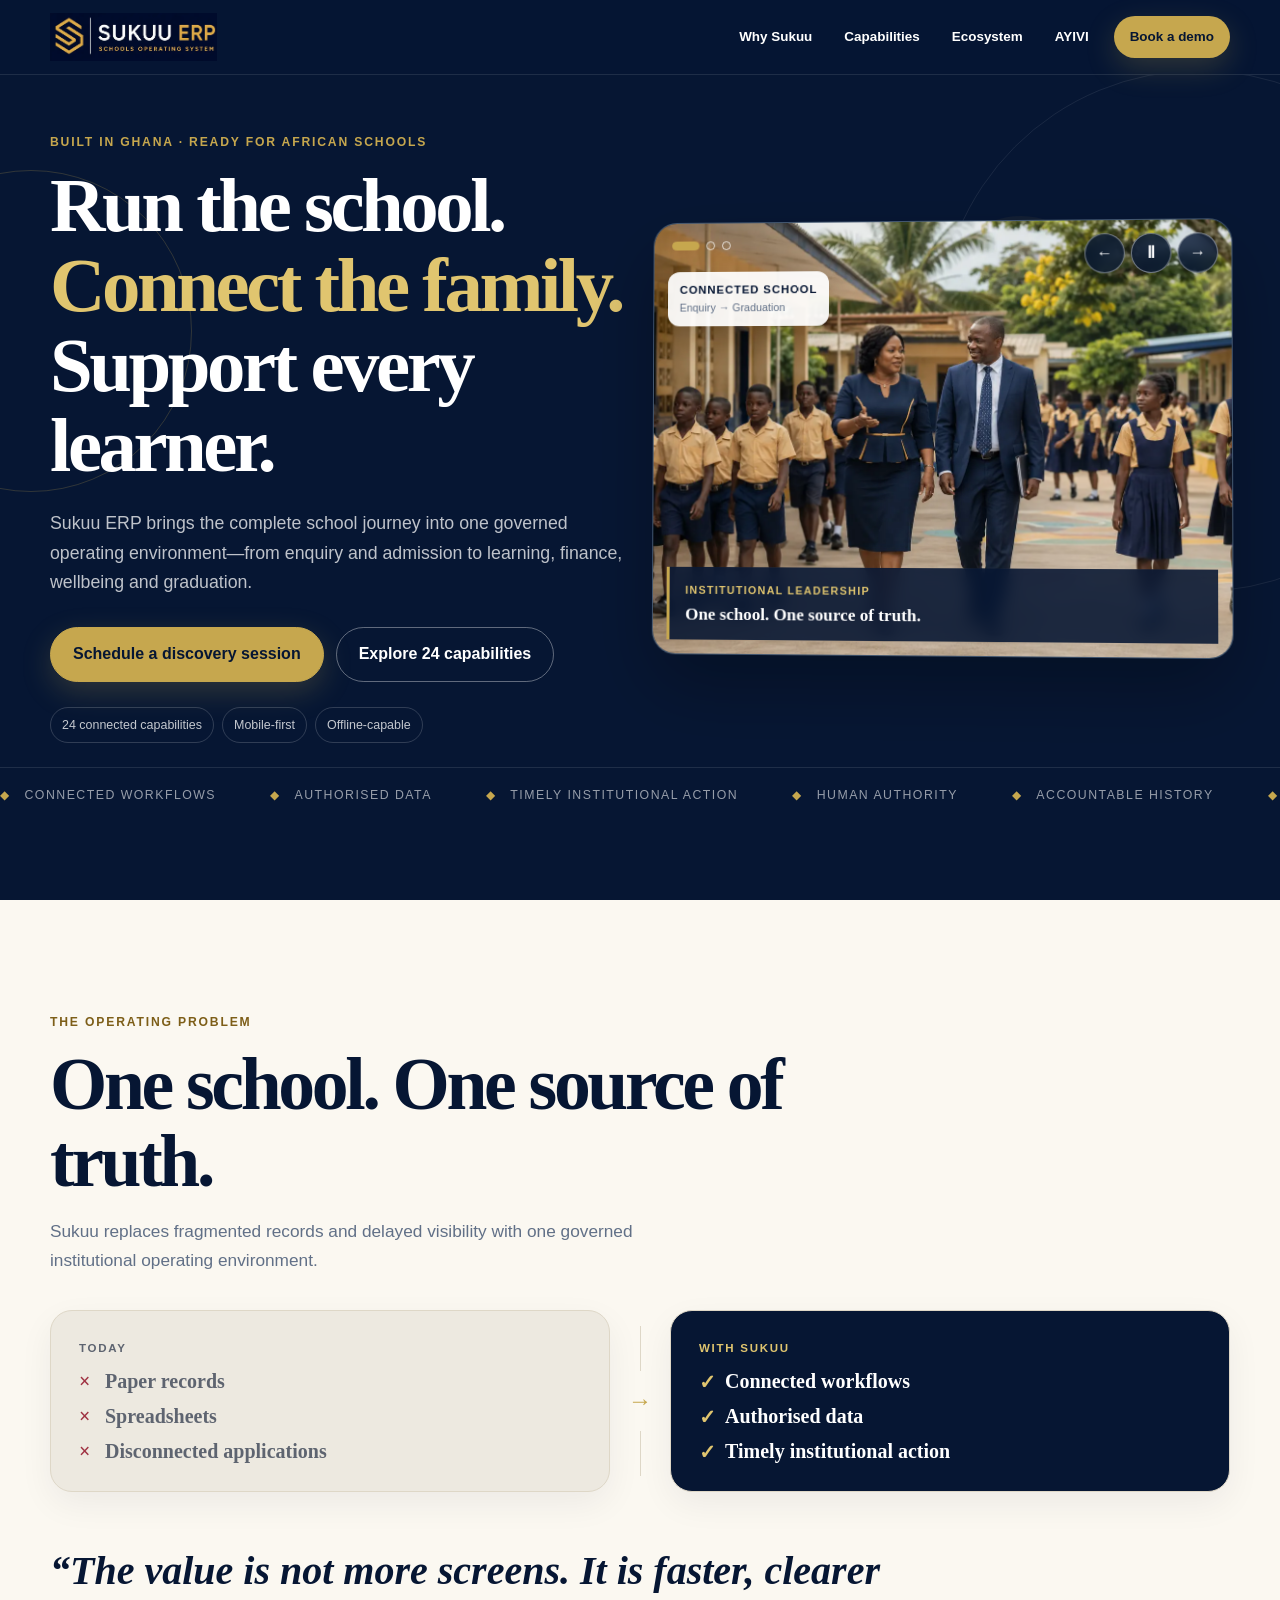
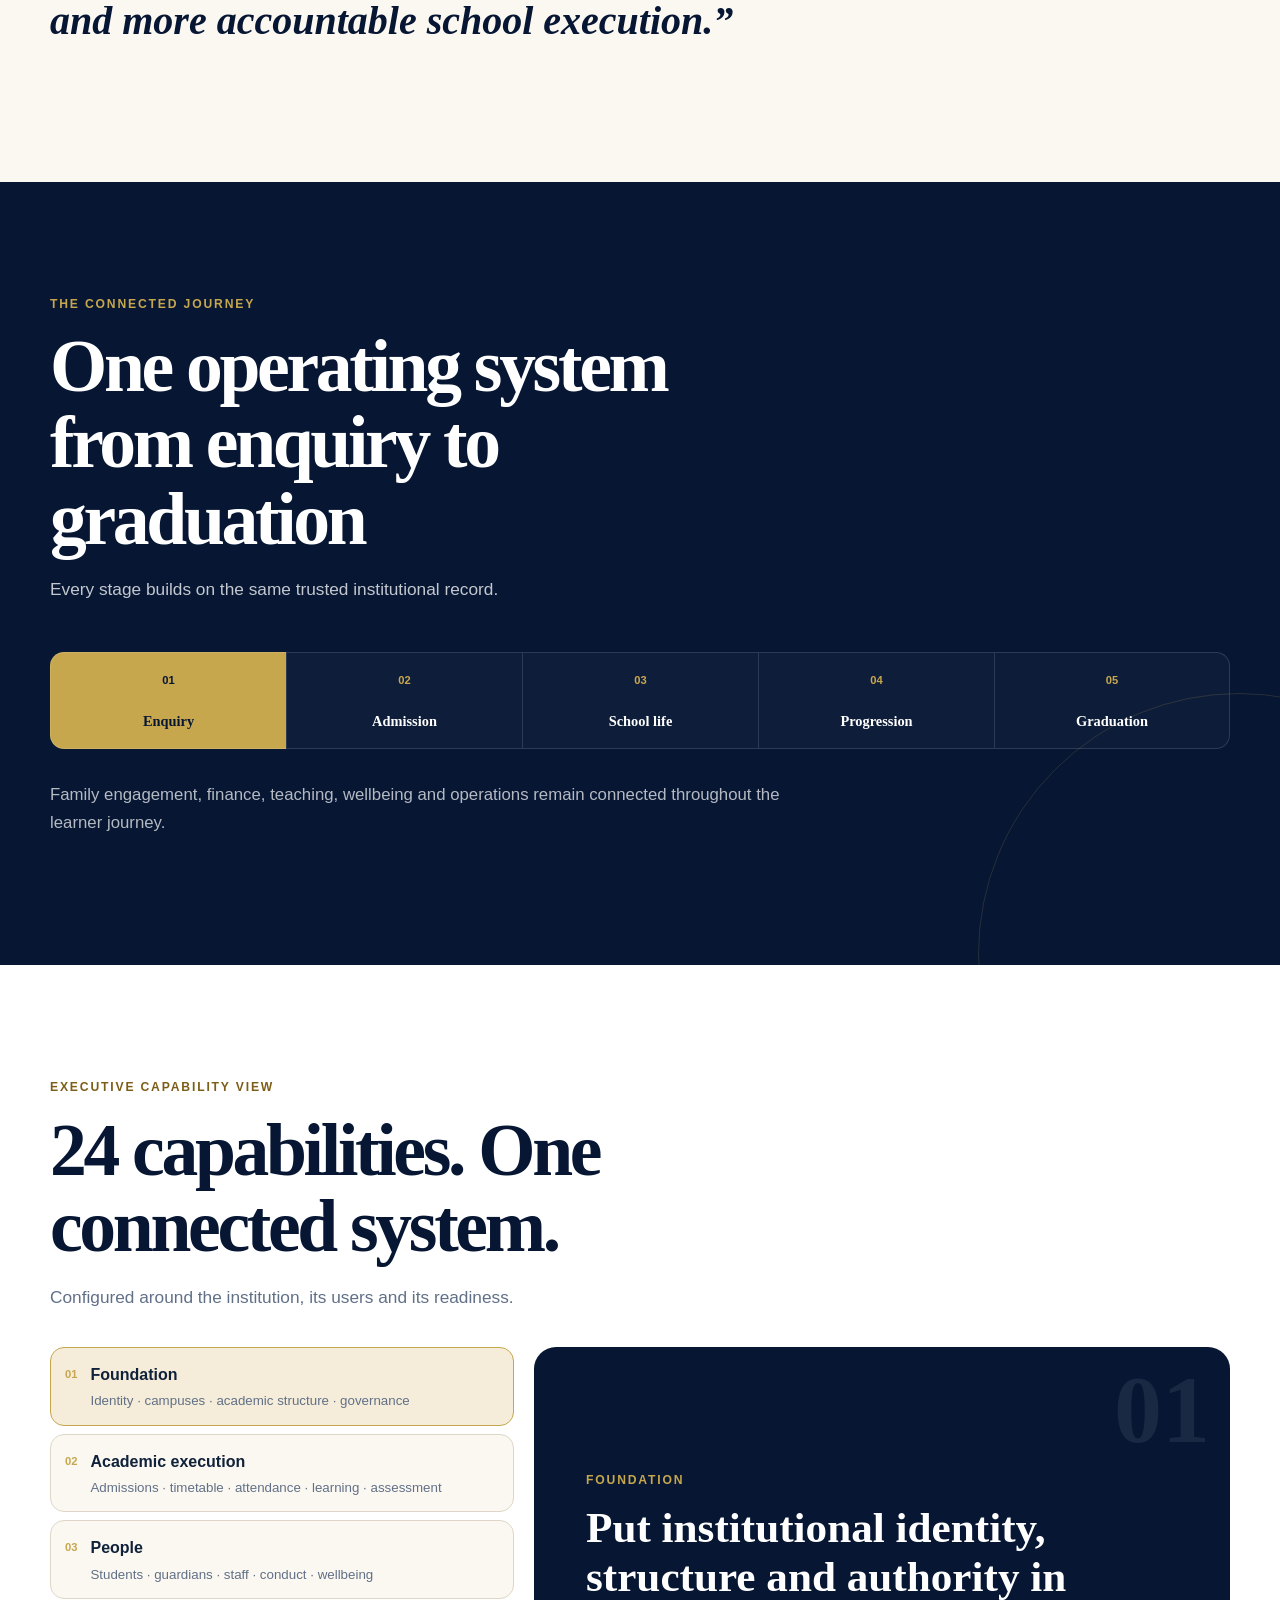
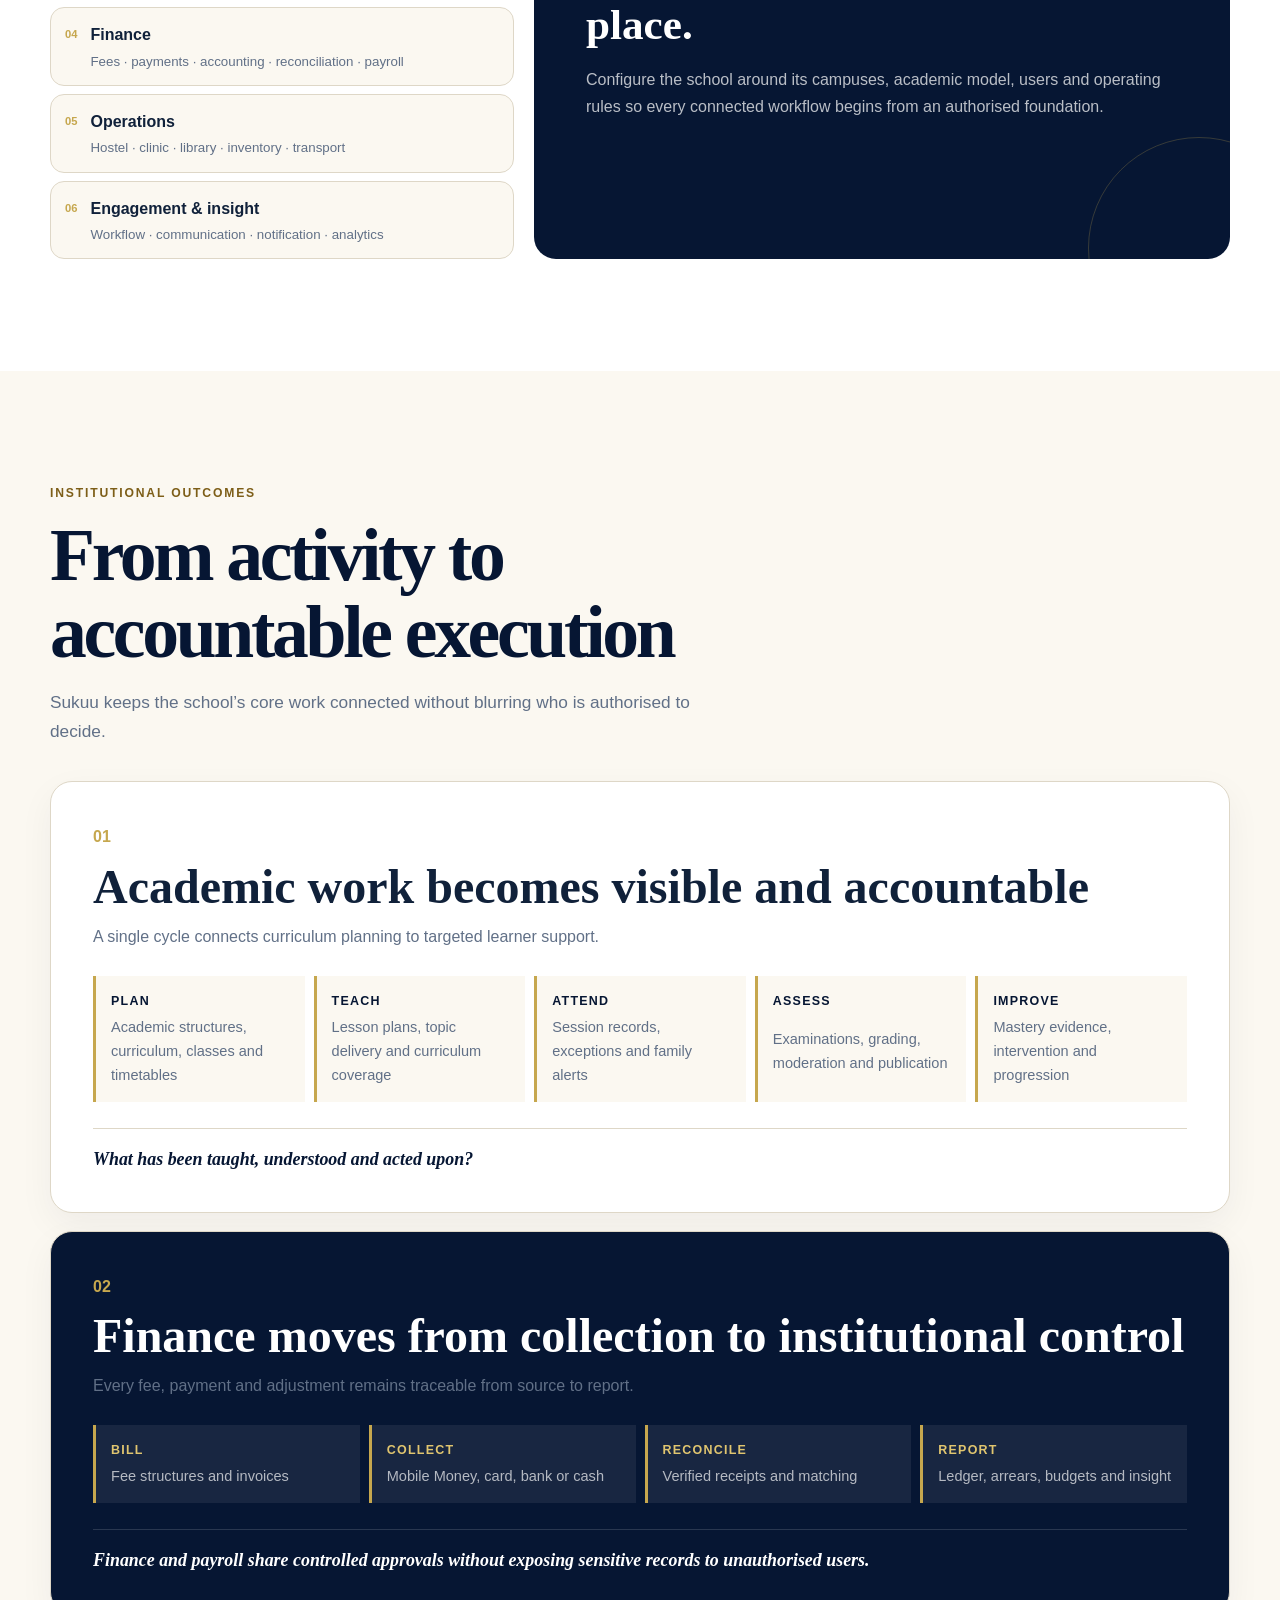
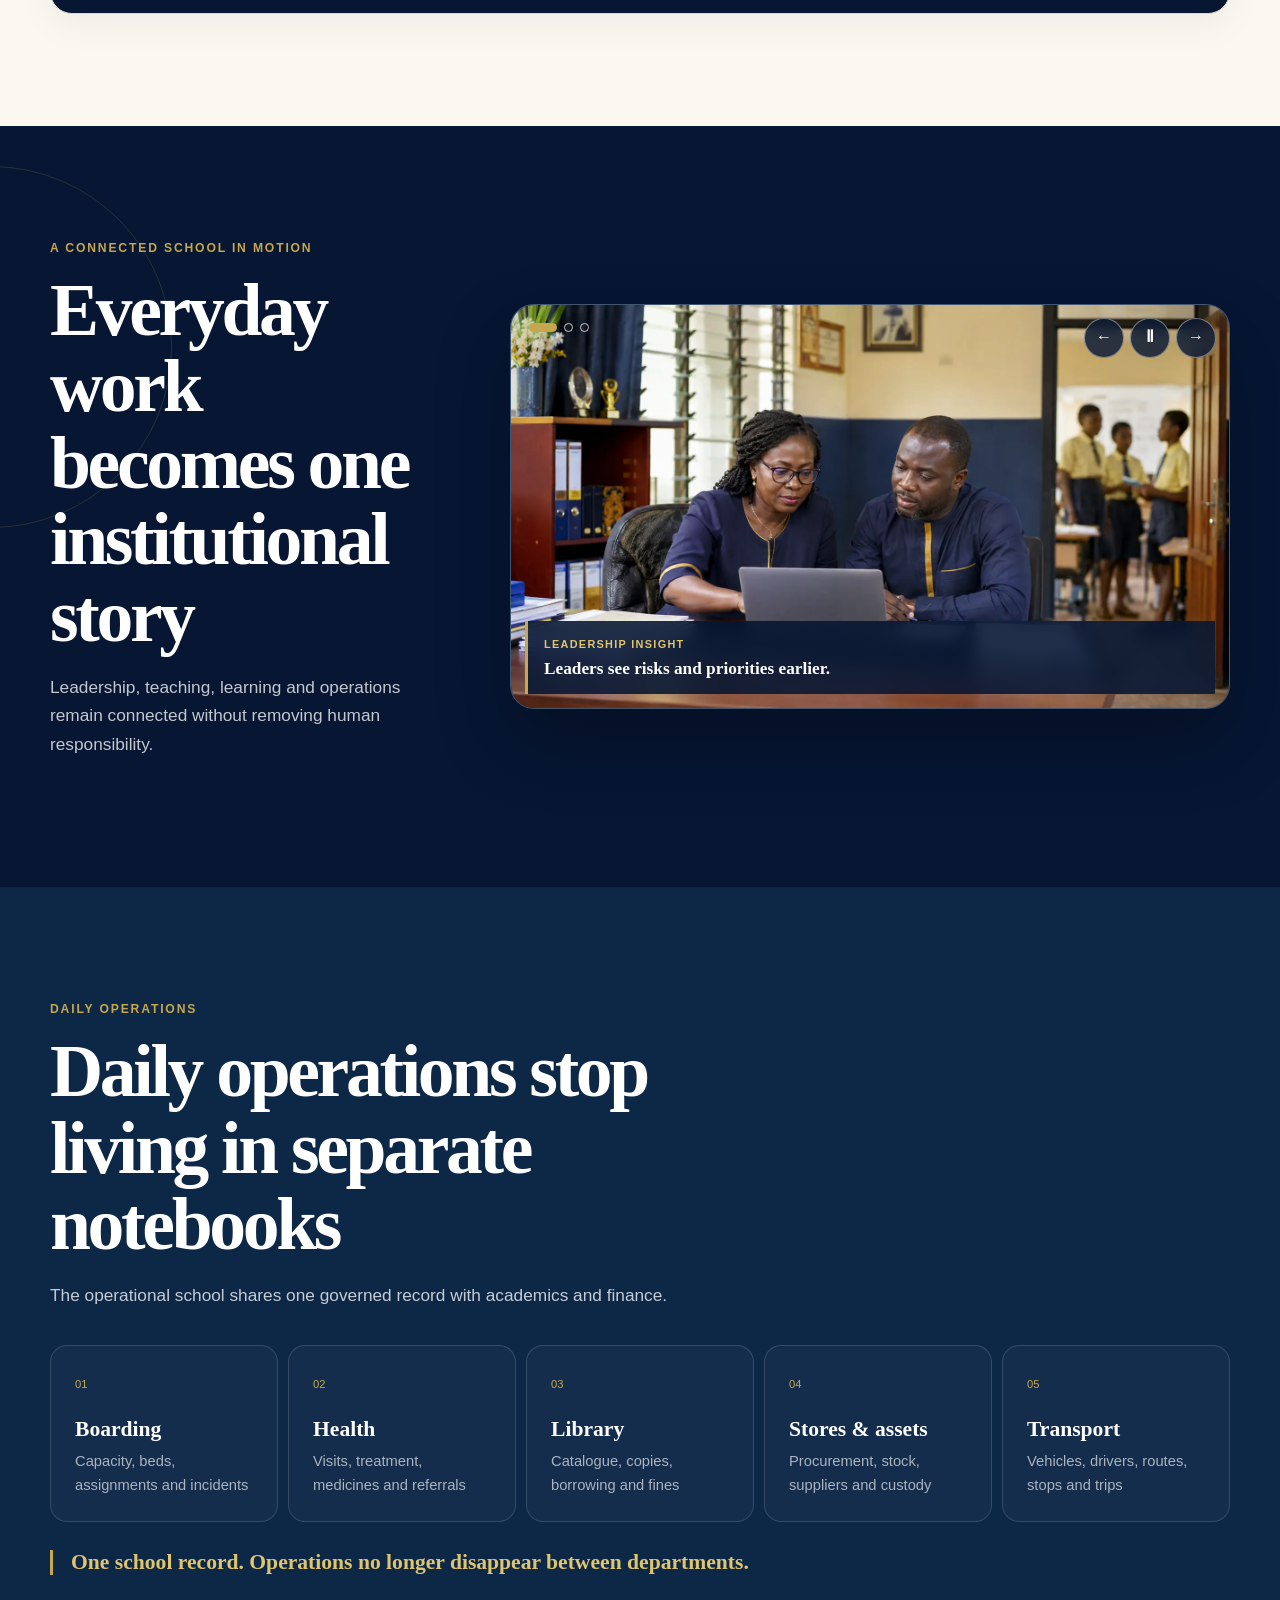
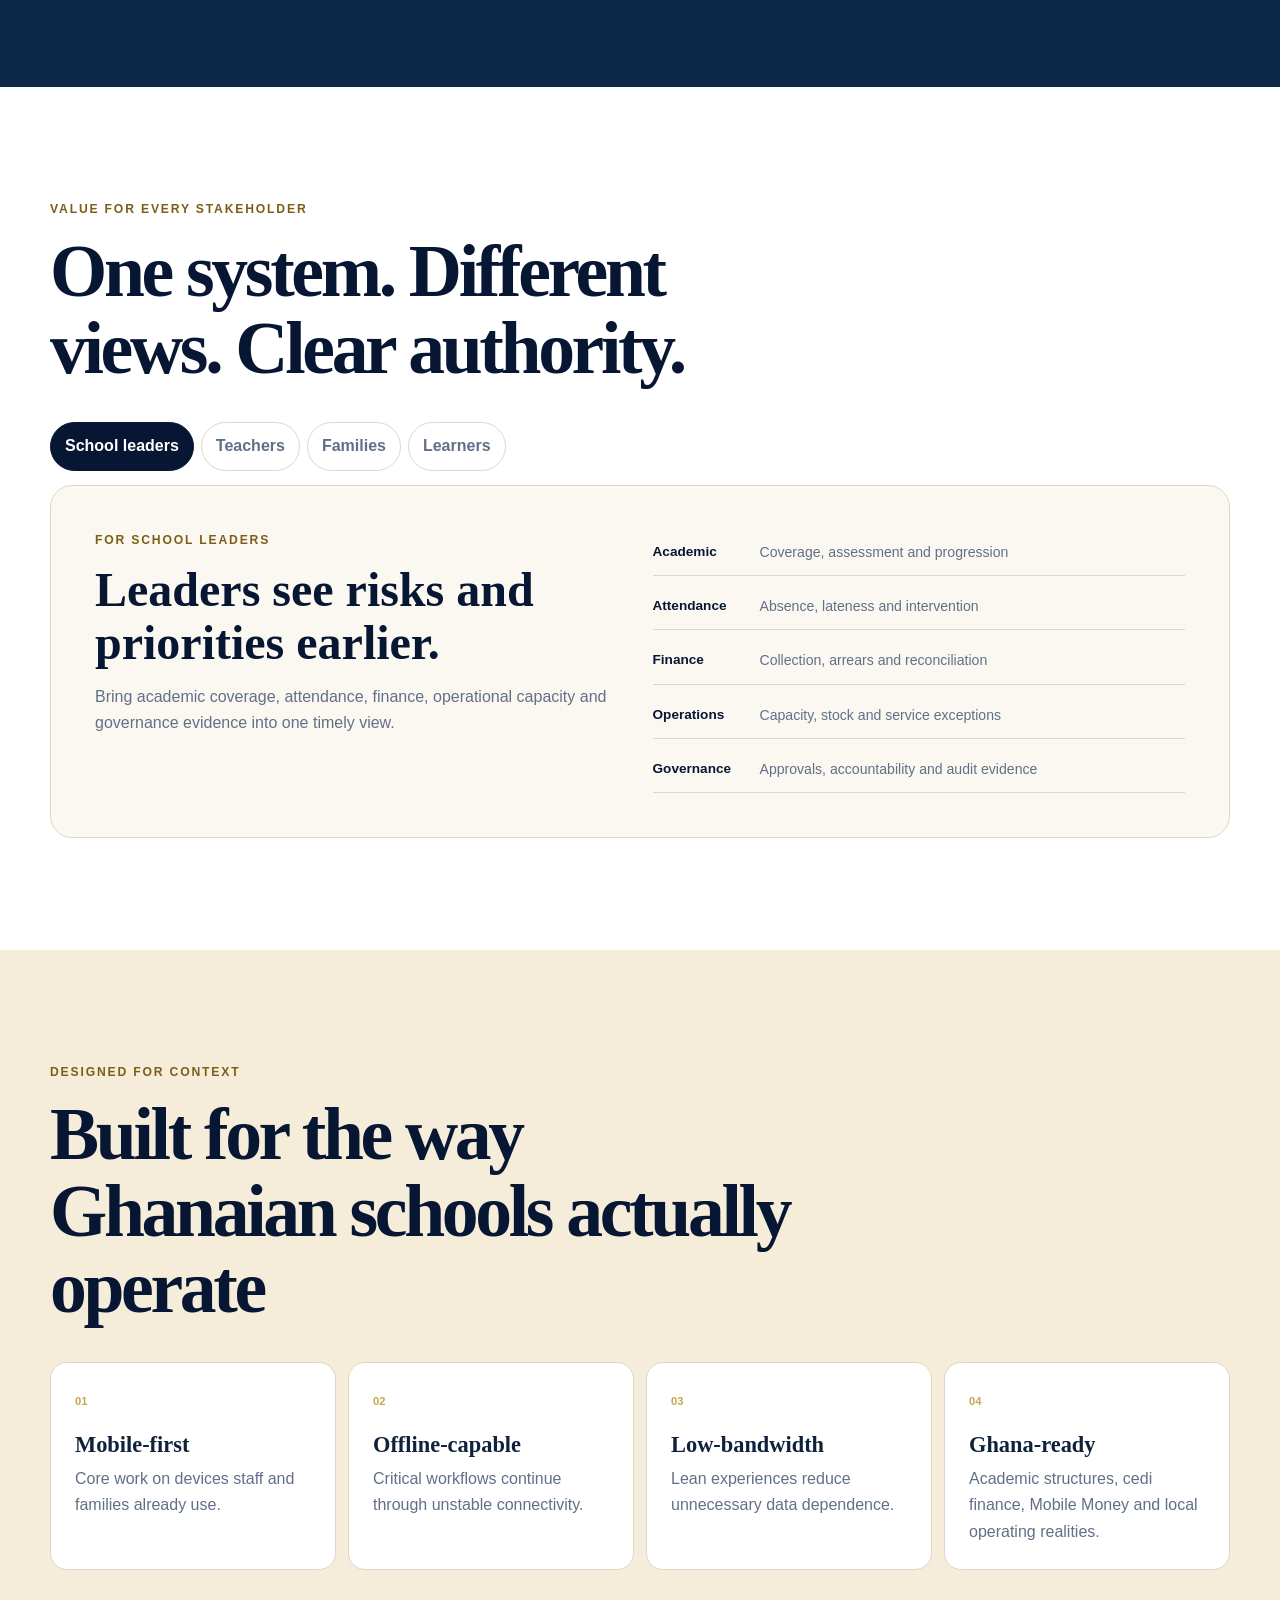
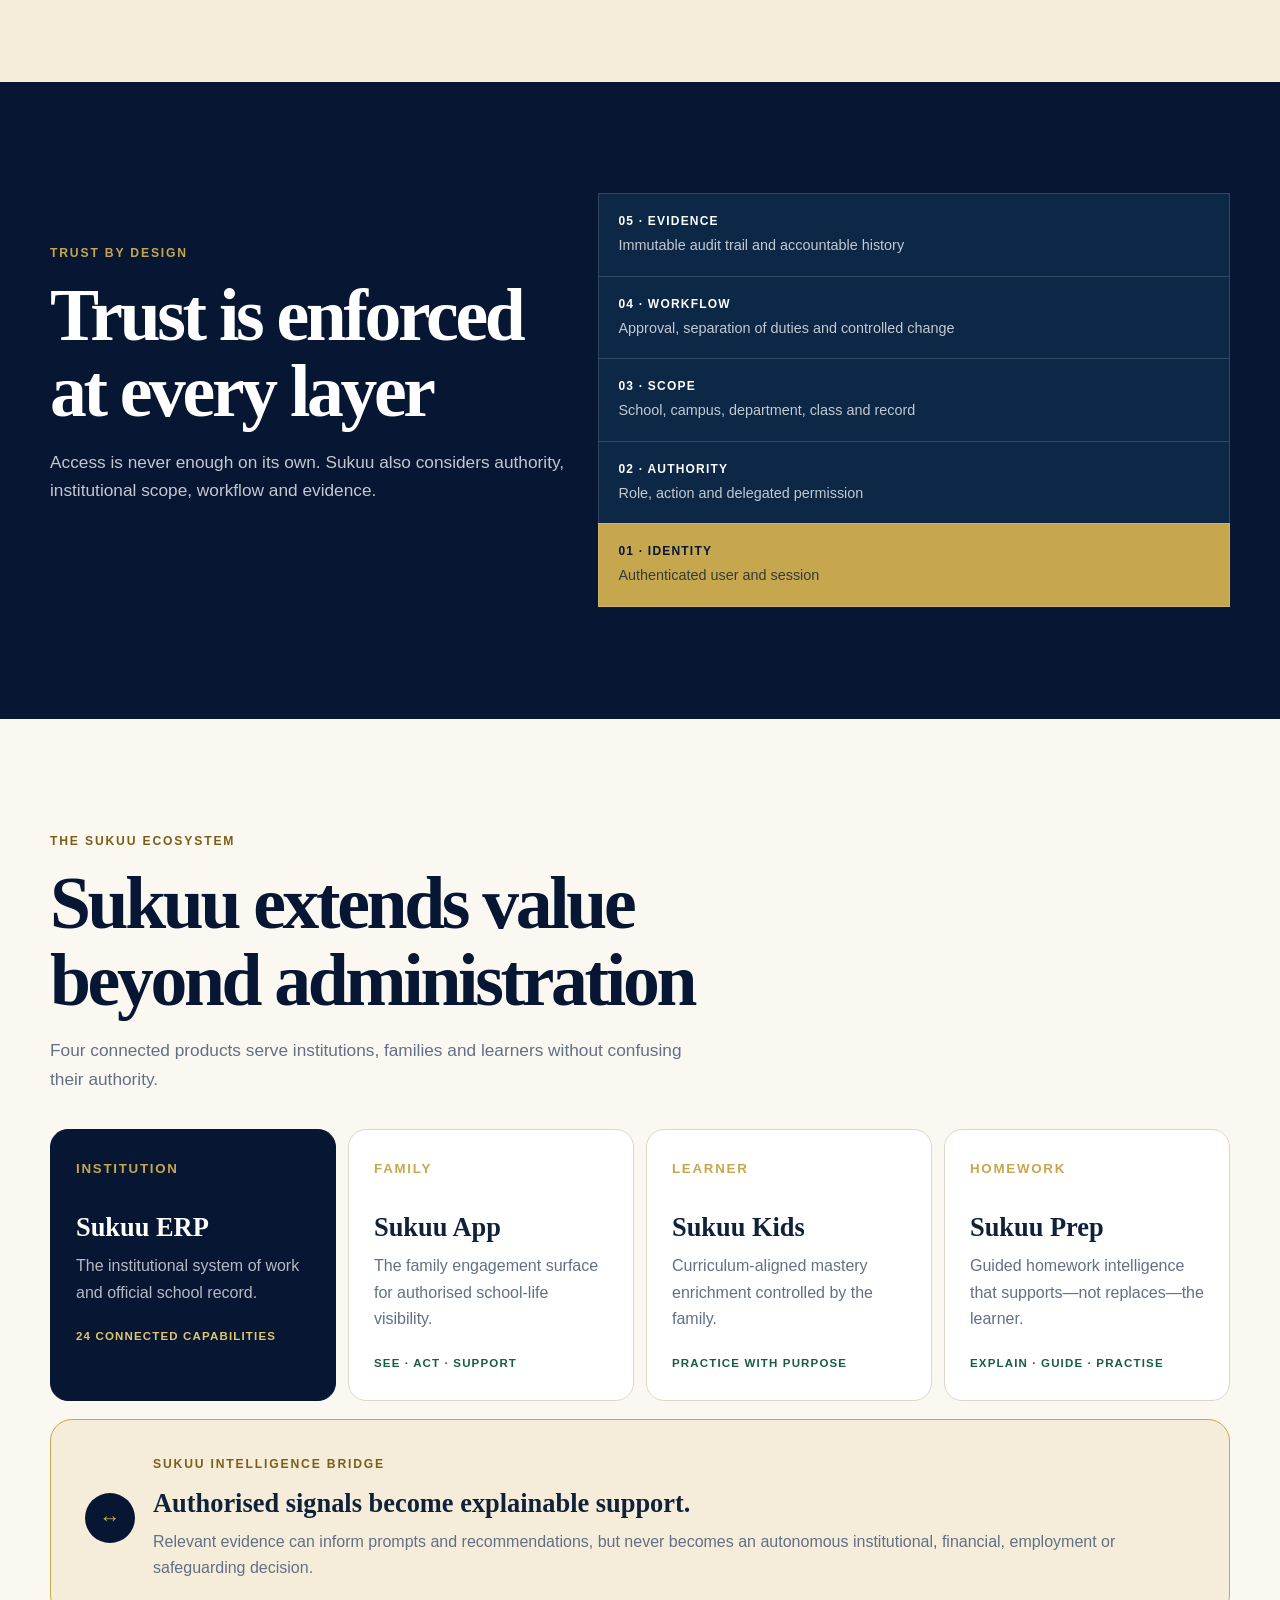
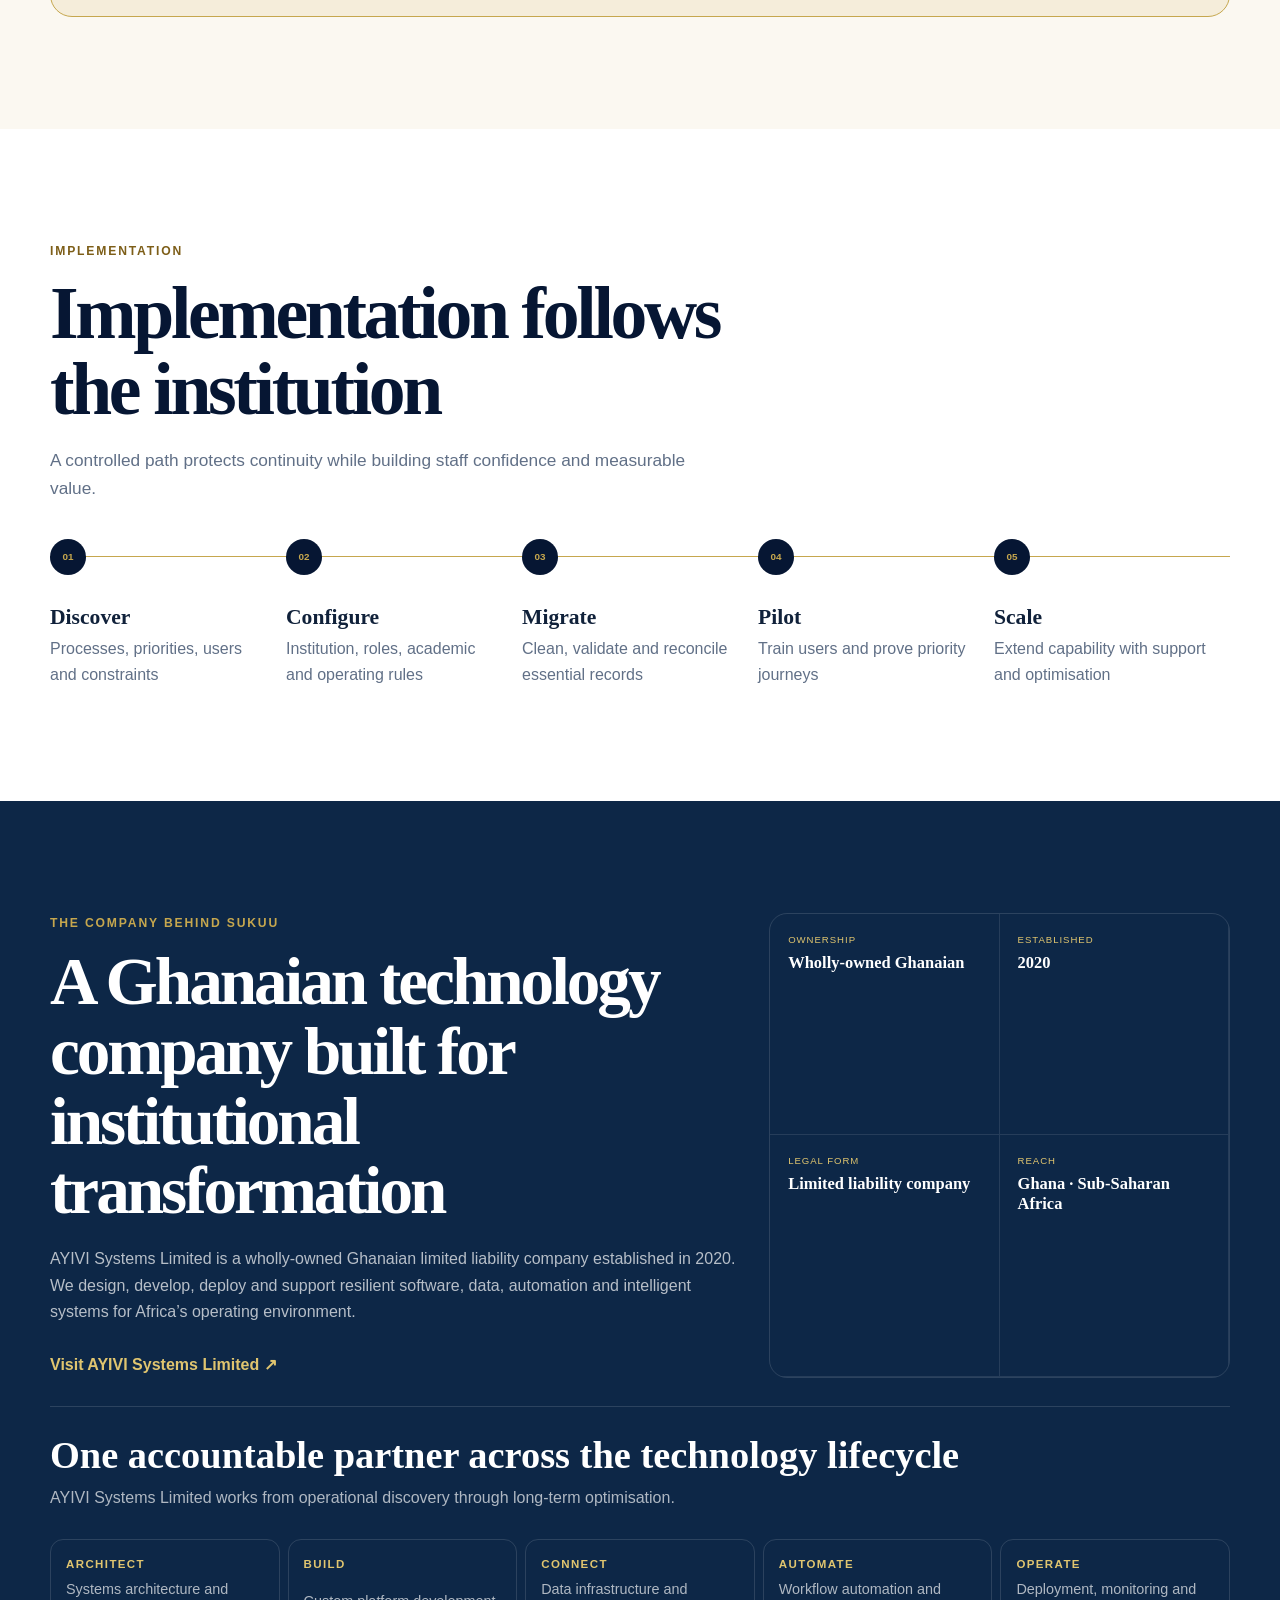
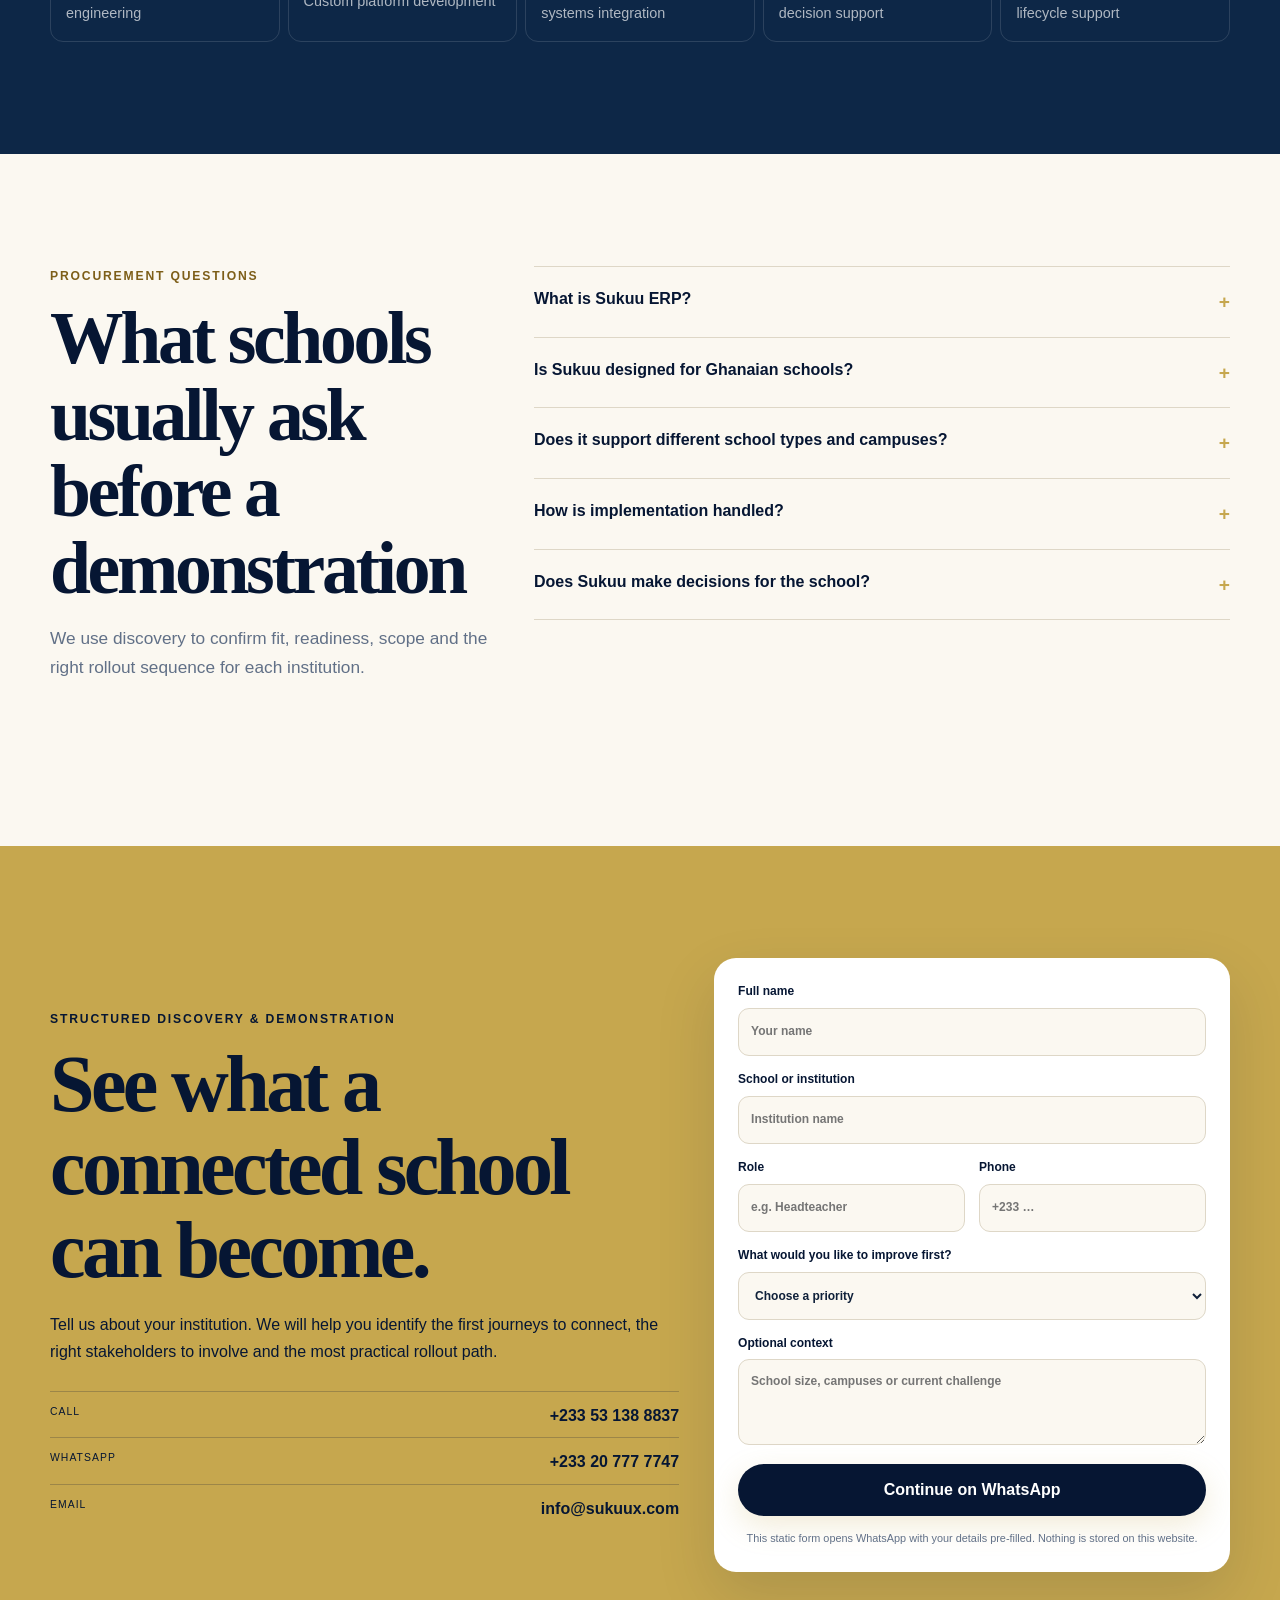
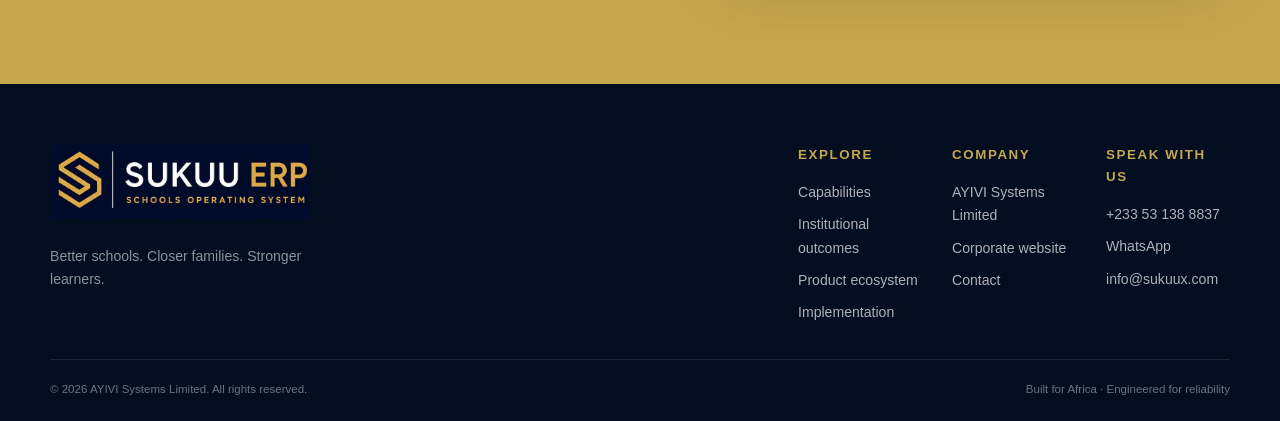
==== index-standalone.html @ a7140081 "Launch comprehensive Sukuu ERP website - Fix apple-touch-icon.png transparent background (was render" ====
<!doctype html>
<html lang="en-GH">
<head>
  <meta charset="utf-8">
  <meta name="viewport" content="width=device-width,initial-scale=1,viewport-fit=cover">
  <title>Sukuu ERP | Ghana's Connected School Operating System</title>
  <meta name="description" content="Run the school, connect families and support every learner with Sukuu ERP: 24 connected capabilities built in Ghana for academic, finance, people and school operations.">
  <meta name="author" content="AYIVI Systems Limited">
  <meta name="application-name" content="Sukuu ERP">
  <meta name="robots" content="index,follow,max-image-preview:large,max-snippet:-1,max-video-preview:-1">
  <meta name="googlebot" content="index,follow,max-image-preview:large,max-snippet:-1,max-video-preview:-1">
  <meta name="theme-color" content="#061633">
  <meta name="color-scheme" content="light">
  <link rel="canonical" href="https://sukuux.com/">
  <link rel="alternate" hreflang="en-GH" href="https://sukuux.com/">
  <link rel="alternate" hreflang="x-default" href="https://sukuux.com/">
  <link rel="icon" href="[data-uri]" sizes="any">
  <link rel="icon" type="image/png" sizes="48x48" href="[data-uri]">
  <link rel="icon" type="image/png" sizes="192x192" href="[data-uri]">
  <link rel="apple-touch-icon" sizes="180x180" href="[data-uri]">
  <link rel="manifest" href="[data-uri]">
  <style>
:root{
  --navy:#061633;--navy-2:#0d2747;--navy-3:#15375d;--gold:#c6a74e;--gold-2:#e0c56f;
  --ivory:#f5edda;--paper:#fbf8f1;--white:#fff;--ink:#10213a;--muted:#617087;
  --green:#175d43;--red:#9f3242;--amber:#996b09;--border:#ded7c7;--gold-ink:#7d5e18;
  --shadow:0 24px 60px rgba(6,22,51,.13);--radius:22px;--max:1180px;
}
*{box-sizing:border-box}
html{scroll-behavior:smooth;scroll-padding-top:84px}
body{margin:0;color:var(--ink);background:var(--paper);font:400 16px/1.65 Arial,Helvetica,sans-serif;-webkit-font-smoothing:antialiased;overflow-x:hidden}
body.menu-open{overflow:hidden}
a{color:inherit;text-decoration:none}
button,input,select,textarea{font:inherit}
button{cursor:pointer}
img,svg{display:block;max-width:100%}
h1,h2,h3,p{margin-top:0}
h1,h2{font-family:Georgia,"Times New Roman",serif;letter-spacing:-.045em;line-height:1.04}
h3{line-height:1.2}
.container{width:min(calc(100% - 34px),var(--max));margin-inline:auto}
.section{padding:82px 0;position:relative}
.section-head{max-width:760px;margin-bottom:36px}
.section-head h2{font-size:clamp(2.35rem,8.5vw,4.6rem);margin:0 0 18px;color:var(--navy)}
.section-head p:last-child{font-size:1.08rem;color:var(--muted);max-width:660px}
.section-head.light h2,.section-head.light p:last-child{color:var(--white)}
.section-head.light p:last-child{opacity:.76}
.eyebrow{text-transform:uppercase;letter-spacing:.15em;font-size:.76rem!important;font-weight:800;color:var(--gold-ink);margin-bottom:14px}
.hero .eyebrow,.section-head.light .eyebrow,.cluster-panel .eyebrow,.company-intro .eyebrow{color:var(--gold)}
.skip-link{position:fixed;top:-80px;left:12px;z-index:9999;background:var(--gold);color:var(--navy);padding:12px 18px;border-radius:8px;font-weight:800}.skip-link:focus{top:12px}
.sr-only{position:absolute!important;width:1px!important;height:1px!important;padding:0!important;margin:-1px!important;overflow:hidden!important;clip:rect(0,0,0,0)!important;white-space:nowrap!important;border:0!important}
.reveal{opacity:1;transform:none}.has-motion .reveal{opacity:0;transform:translateY(24px);transition:opacity .75s ease,transform .75s ease}.has-motion .reveal.visible{opacity:1;transform:none}
@media(prefers-reduced-motion:reduce){html{scroll-behavior:auto}.reveal{opacity:1;transform:none;transition:none}*{animation-duration:.01ms!important;animation-iteration-count:1!important;transition-duration:.01ms!important}}

/* Navigation */
.site-header{position:fixed;inset:0 0 auto;z-index:1000;color:#fff;background:rgba(6,22,51,.94);border-bottom:1px solid rgba(255,255,255,.1);backdrop-filter:blur(14px)}
.scroll-progress{position:absolute;left:0;bottom:-1px;width:100%;height:2px;background:var(--gold);transform:scaleX(0);transform-origin:left center;will-change:transform}
.nav-wrap{height:74px;display:flex;align-items:center;justify-content:space-between}
.brand{display:flex;align-items:center;min-width:max-content}.brand-logo{display:block;width:auto;height:42px;object-fit:contain}
.menu-toggle{width:46px;height:46px;border:1px solid rgba(255,255,255,.2);border-radius:13px;background:transparent;display:grid;place-content:center;gap:5px}.menu-toggle span:not(.sr-only){display:block;width:20px;height:2px;background:#fff;transition:.25s}
.primary-nav{position:fixed;top:74px;right:0;bottom:0;width:min(88vw,370px);padding:24px;background:var(--navy);display:flex;flex-direction:column;gap:4px;transform:translateX(105%);transition:transform .3s ease;box-shadow:-20px 30px 60px rgba(0,0,0,.22)}
.primary-nav.open{transform:none}.primary-nav a{padding:14px 10px;border-bottom:1px solid rgba(255,255,255,.08);font-weight:700}.primary-nav .button{margin-top:16px;text-align:center;border-bottom:0}
.button{display:inline-flex;align-items:center;justify-content:center;min-height:50px;padding:13px 22px;border:1px solid var(--gold);border-radius:999px;background:var(--gold);color:var(--navy);font-weight:800;box-shadow:0 10px 30px rgba(198,167,78,.22);transition:transform .2s,background .2s,color .2s}
.button:hover,.button:focus-visible{transform:translateY(-2px);background:var(--gold-2)}
.button-ghost{background:transparent;color:#fff;border-color:rgba(255,255,255,.36);box-shadow:none}.button-ghost:hover{background:#fff;color:var(--navy);border-color:#fff}
.button-small{min-height:42px;padding:9px 18px}

/* Hero */
.hero{min-height:100svh;padding:120px 0 0;background:var(--navy);color:#fff;position:relative;overflow:hidden}
.hero::before{content:"";position:absolute;left:-130px;top:170px;width:320px;height:320px;border:1px solid rgba(198,167,78,.22);border-radius:50%}.hero::after{content:"";position:absolute;right:-180px;top:70px;width:520px;height:520px;border:1px solid rgba(255,255,255,.08);border-radius:50%}
.hero-glow{position:absolute;width:160px;height:160px;background:var(--gold);opacity:.06;right:14%;top:24%;border-radius:50%;box-shadow:0 0 100px 80px rgba(198,167,78,.05)}
.hero-grid{display:grid;gap:48px;position:relative;z-index:1}
.hero-copy h1{font-size:clamp(3.25rem,15vw,6.7rem);margin:0 0 24px;max-width:890px}.hero-copy h1 span{color:var(--gold-2)}
.hero-lead{font-size:1.11rem;max-width:680px;color:rgba(255,255,255,.74);margin-bottom:30px}
.button-row{display:flex;flex-direction:column;gap:12px;align-items:stretch}.hero-proof{display:flex;gap:8px;flex-wrap:wrap;margin-top:25px}.hero-proof span{font-size:.78rem;border:1px solid rgba(255,255,255,.17);border-radius:999px;padding:7px 11px;color:rgba(255,255,255,.76)}
.media-carousel{position:relative;border:1px solid rgba(255,255,255,.22);border-radius:24px;overflow:hidden;background:var(--navy-2);box-shadow:0 32px 72px rgba(0,0,0,.28);isolation:isolate}
.carousel-viewport{position:relative;aspect-ratio:4/3;overflow:hidden}.carousel-slide{position:absolute;inset:0;margin:0;opacity:0;visibility:hidden;transition:opacity .7s ease,visibility .7s ease}.carousel-slide.active{opacity:1;visibility:visible;z-index:1}.carousel-slide img{width:100%;height:100%;object-fit:cover;transform:scale(1.04);transition:transform 7s ease}.carousel-slide.active img{transform:scale(1)}
.carousel-slide figcaption{position:absolute;z-index:2;left:14px;right:14px;bottom:14px;padding:15px 16px;border-left:3px solid var(--gold);background:rgba(6,22,51,.88);color:#fff;backdrop-filter:blur(8px)}.carousel-slide figcaption small{display:block;color:var(--gold-2);font-size:.68rem;font-weight:800;letter-spacing:.12em;text-transform:uppercase}.carousel-slide figcaption strong{display:block;font:700 1.08rem/1.25 Georgia,serif;margin-top:4px}
.carousel-controls{position:absolute;z-index:5;right:13px;top:13px;display:flex;gap:6px}.carousel-controls button{width:40px;height:40px;border:1px solid rgba(255,255,255,.4);border-radius:50%;background:rgba(6,22,51,.8);color:#fff;font-weight:800;display:grid;place-items:center;backdrop-filter:blur(7px)}.carousel-controls button:hover,.carousel-controls button:focus-visible{background:var(--gold);border-color:var(--gold);color:var(--navy)}
.carousel-dots{position:absolute;z-index:5;left:18px;top:18px;display:flex;gap:7px}.carousel-dots button{width:9px;height:9px;padding:0;border:1px solid rgba(255,255,255,.75);border-radius:50%;background:transparent}.carousel-dots button.active{width:28px;border-radius:999px;background:var(--gold);border-color:var(--gold)}
.carousel-badge{position:absolute;z-index:4;left:14px;top:49px;background:rgba(255,255,255,.93);color:var(--navy);border-radius:12px;padding:9px 12px;display:grid;box-shadow:0 12px 30px rgba(0,0,0,.16)}.carousel-badge b{font-size:.72rem;text-transform:uppercase;letter-spacing:.08em}.carousel-badge span{font-size:.68rem;color:var(--muted)}
.school-stories{background:var(--navy);color:#fff;overflow:hidden}.school-stories::before{content:"";position:absolute;width:360px;height:360px;border:1px solid rgba(198,167,78,.18);border-radius:50%;left:-190px;top:40px}.school-stories-grid{position:relative;z-index:1}.story-carousel .carousel-viewport{aspect-ratio:4/3}
.principles{margin-top:24px;border-top:1px solid rgba(255,255,255,.1);overflow:hidden}.ticker{display:flex;width:max-content;animation:ticker 25s linear infinite;padding:17px 0}.ticker span{color:rgba(255,255,255,.58);font-size:.77rem;text-transform:uppercase;letter-spacing:.12em;margin-right:54px}.ticker span::before{content:"◆";color:var(--gold);margin-right:14px}@keyframes ticker{to{transform:translateX(-50%)}}

/* Problem and journey */
.problem{background:var(--paper)}
.before-after{display:grid;gap:18px}.state-card{border-radius:var(--radius);padding:28px;border:1px solid var(--border);box-shadow:0 12px 34px rgba(6,22,51,.06)}.state-card>p{text-transform:uppercase;letter-spacing:.15em;font-size:.72rem;font-weight:800}.state-card ul{list-style:none;padding:0;margin:0;display:grid;gap:12px}.state-card li{font:700 1.25rem Georgia,serif;padding-left:26px;position:relative}.state-card li::before{position:absolute;left:0}.state-before{background:#ede9e0;color:#5e6470}.state-before li::before{content:"×";color:var(--red)}.state-after{background:var(--navy);color:#fff}.state-after>p{color:var(--gold-2)}.state-after li::before{content:"✓";color:var(--gold-2)}
.transform{display:flex;align-items:center;justify-content:center;gap:10px;color:var(--gold);font-size:1.5rem}.transform span{height:1px;width:48px;background:var(--border)}
.statement{margin:30px 0 0;padding:24px 0;border:0;color:var(--navy);font:italic 700 clamp(1.5rem,6vw,2.5rem)/1.25 Georgia,serif;max-width:900px}
.journey{background:var(--navy);color:#fff;overflow:hidden}.journey::after{content:"";position:absolute;right:-220px;bottom:-250px;width:520px;height:520px;border:1px solid rgba(198,167,78,.17);border-radius:50%}
.journey-track{list-style:none;padding:0;margin:48px 0 32px;display:grid;gap:10px;counter-reset:item;position:relative;z-index:1}.journey-track li{display:flex;align-items:center;gap:18px;border:1px solid rgba(255,255,255,.13);padding:17px;border-radius:15px;background:rgba(255,255,255,.03)}.journey-track b{font-size:.7rem;color:var(--gold)}.journey-track span{font:700 1.15rem Georgia,serif}.journey-track li.active{background:var(--gold);color:var(--navy)}.journey-track li.active b{color:var(--navy)}.journey-note{position:relative;z-index:1;max-width:770px;color:rgba(255,255,255,.7);font-size:1.05rem}

/* Capability clusters */
.capabilities{background:#fff}.cluster-layout{display:grid;gap:20px}.cluster-tabs{display:grid;gap:8px}.cluster-tab{width:100%;text-align:left;border:1px solid var(--border);background:var(--paper);border-radius:14px;padding:14px;display:flex;gap:13px;color:var(--ink);transition:.2s}.cluster-tab:hover,.cluster-tab.active{border-color:var(--gold);background:var(--ivory)}.cluster-tab>b{color:var(--gold);font-size:.7rem;padding-top:3px}.cluster-tab>span{font-weight:800}.cluster-tab small{display:block;font-weight:400;color:var(--muted);line-height:1.45;margin-top:3px}
.cluster-panel{position:relative;background:var(--navy);color:#fff;border-radius:var(--radius);padding:34px;min-height:310px;overflow:hidden}.cluster-panel::after{content:"";position:absolute;width:220px;height:220px;border:1px solid rgba(198,167,78,.25);border-radius:50%;right:-80px;bottom:-100px}.panel-number{display:block;color:rgba(255,255,255,.08);font:700 6rem/1 Georgia,serif;position:absolute;right:20px;top:15px}.cluster-panel h3{font:700 clamp(1.8rem,6vw,2.7rem)/1.12 Georgia,serif;max-width:580px;margin:0 0 18px;position:relative}.cluster-panel>p:not(.eyebrow){color:rgba(255,255,255,.72);max-width:580px;position:relative}
.cluster-panel.refresh,.stake-panel.refresh{animation:panel-in .42s ease both}@keyframes panel-in{from{opacity:.55;transform:translateY(10px)}to{opacity:1;transform:none}}

/* Outcomes */
.outcomes{background:var(--paper)}.outcome-block{background:#fff;border:1px solid var(--border);border-radius:var(--radius);padding:26px;margin-top:18px;box-shadow:0 12px 35px rgba(6,22,51,.05)}.outcome-intro>span{color:var(--gold);font-weight:800}.outcome-intro h3{font:700 clamp(1.8rem,7vw,3rem)/1.1 Georgia,serif;margin:10px 0}.outcome-intro p{color:var(--muted)}.process-grid{list-style:none;padding:0;margin:26px 0;display:grid;gap:9px;counter-reset:process}.process-grid li{background:var(--paper);border-left:3px solid var(--gold);padding:15px;display:grid;gap:3px}.process-grid b{text-transform:uppercase;letter-spacing:.1em;color:var(--navy);font-size:.78rem}.process-grid span{color:var(--muted);font-size:.91rem}.outcome-block blockquote{margin:0;color:var(--navy);font:italic 700 1.12rem Georgia,serif;border-top:1px solid var(--border);padding-top:20px}.finance-block{background:var(--navy);color:#fff}.finance-block .outcome-intro h3,.finance-block blockquote{color:#fff}.finance-block .process-grid li{background:rgba(255,255,255,.07)}.finance-block .process-grid b{color:var(--gold-2)}.finance-block .process-grid span{color:rgba(255,255,255,.68)}.finance-block blockquote{border-color:rgba(255,255,255,.14)}

/* Operations and stakeholders */
.operations-story{background:var(--navy-2);color:#fff}.ops-grid{display:grid;gap:10px}.ops-grid article{border:1px solid rgba(255,255,255,.14);padding:24px;border-radius:17px;background:rgba(255,255,255,.03)}.ops-grid span{color:var(--gold);font-size:.7rem}.ops-grid h3{font:700 1.35rem Georgia,serif;margin:20px 0 7px}.ops-grid p{color:rgba(255,255,255,.64);margin:0;font-size:.92rem}.ops-note{border-left:3px solid var(--gold);padding-left:18px;margin:28px 0 0;font:700 1.35rem Georgia,serif;color:var(--gold-2)}
.stakeholders{background:#fff}.stakeholder-tabs{display:flex;gap:7px;overflow:auto;padding-bottom:14px}.stake-tab{border:1px solid var(--border);border-radius:999px;background:#fff;padding:10px 14px;white-space:nowrap;font-weight:800;color:var(--muted)}.stake-tab.active{background:var(--navy);border-color:var(--navy);color:#fff}.stake-panel{background:var(--paper);border:1px solid var(--border);border-radius:var(--radius);padding:26px;display:grid;gap:25px}.stake-panel h3{font:700 clamp(1.9rem,7vw,3rem)/1.1 Georgia,serif;color:var(--navy);margin-bottom:14px}.stake-panel>div>p:last-child{color:var(--muted)}.stake-panel ul{list-style:none;padding:0;margin:0;display:grid;gap:8px}.stake-panel li{display:grid;grid-template-columns:95px 1fr;gap:12px;padding:11px 0;border-bottom:1px solid var(--border)}.stake-panel li b{color:var(--navy);font-size:.85rem}.stake-panel li span{color:var(--muted);font-size:.88rem}

/* Ghana, trust, products */
.ghana-ready{background:var(--ivory)}.promise-grid{display:grid;gap:12px}.promise-grid article{background:#fff;border-radius:17px;padding:24px;border:1px solid var(--border)}.promise-grid span{color:var(--gold);font-size:.7rem;font-weight:800}.promise-grid h3{font:700 1.4rem Georgia,serif;margin:19px 0 8px}.promise-grid p{color:var(--muted);margin:0}
.trust{background:var(--navy);color:#fff}.trust-grid{display:grid;gap:30px}.trust-stack{list-style:none;padding:0;margin:0;display:flex;flex-direction:column-reverse}.trust-stack li{padding:18px 20px;border:1px solid rgba(255,255,255,.15);background:var(--navy-2);display:grid;gap:2px;margin-top:-1px}.trust-stack li:first-child{background:var(--gold);color:var(--navy)}.trust-stack b{text-transform:uppercase;letter-spacing:.1em;font-size:.75rem}.trust-stack span{font-size:.9rem;opacity:.75}
.ecosystem{background:var(--paper)}.product-grid{display:grid;gap:12px}.product-grid article{background:#fff;border:1px solid var(--border);border-radius:18px;padding:25px;min-height:230px}.product-grid article.featured{background:var(--navy);color:#fff;border-color:var(--navy)}.product-grid small{text-transform:uppercase;letter-spacing:.13em;color:var(--gold);font-weight:800}.product-grid h3{font:700 1.65rem Georgia,serif;margin:31px 0 10px}.product-grid p{color:var(--muted)}.product-grid .featured p{color:rgba(255,255,255,.7)}.product-grid article>span{font-size:.72rem;text-transform:uppercase;letter-spacing:.1em;font-weight:800;color:var(--green)}.product-grid .featured>span{color:var(--gold-2)}
.bridge{margin-top:18px;background:var(--ivory);border:1px solid var(--gold);border-radius:var(--radius);padding:25px;display:grid;gap:18px}.bridge-icon{width:50px;height:50px;border-radius:50%;background:var(--navy);color:var(--gold);display:grid;place-items:center;font-size:1.3rem}.bridge h3{font:700 1.65rem Georgia,serif;margin:0 0 10px}.bridge p:last-child{color:var(--muted);margin:0}

/* Implementation and company */
.implementation{background:#fff}.implementation-track{list-style:none;padding:0;margin:0;display:grid;gap:0}.implementation-track li{position:relative;padding:0 0 30px 55px;border-left:1px solid var(--gold);margin-left:17px}.implementation-track li:last-child{padding-bottom:0;border-color:transparent}.implementation-track b{position:absolute;left:-18px;top:0;width:36px;height:36px;border-radius:50%;background:var(--navy);color:var(--gold);display:grid;place-items:center;font-size:.62rem}.implementation-track h3{font:700 1.35rem Georgia,serif;margin:0 0 6px}.implementation-track p{margin:0;color:var(--muted)}
.company{background:var(--navy-2);color:#fff}.company-grid{display:grid;gap:28px}.company-intro h2{font-size:clamp(2.3rem,8vw,4.2rem);color:#fff;margin-bottom:20px}.company-intro>p:not(.eyebrow){color:rgba(255,255,255,.7);max-width:700px}.text-link{display:inline-block;color:var(--gold-2);font-weight:800;margin-top:10px}.company-facts{display:grid;grid-template-columns:repeat(2,1fr);border:1px solid rgba(255,255,255,.13);border-radius:18px;overflow:hidden}.company-facts div{padding:18px;border-right:1px solid rgba(255,255,255,.1);border-bottom:1px solid rgba(255,255,255,.1);display:flex;flex-direction:column}.company-facts small{color:var(--gold-2);text-transform:uppercase;letter-spacing:.1em;font-size:.6rem}.company-facts strong{font:700 1.03rem Georgia,serif;margin-top:5px}.services-heading{border-top:1px solid rgba(255,255,255,.13);padding-top:26px}.services-heading h3{font:700 clamp(1.7rem,5vw,2.4rem)/1.15 Georgia,serif;margin:0 0 8px}.services-heading p{color:rgba(255,255,255,.67);margin:0}.services{display:grid;gap:8px}.services article{border:1px solid rgba(255,255,255,.13);border-radius:13px;padding:15px;display:grid;gap:4px}.services b{text-transform:uppercase;color:var(--gold-2);font-size:.72rem;letter-spacing:.12em}.services span{color:rgba(255,255,255,.67);font-size:.9rem}

/* FAQ, form, footer */
.faq{background:var(--paper)}.faq-grid{display:grid;gap:20px}.accordion details{border-top:1px solid var(--border)}.accordion details:last-child{border-bottom:1px solid var(--border)}.accordion summary{list-style:none;display:flex;justify-content:space-between;gap:15px;padding:19px 0;font-weight:800;color:var(--navy)}.accordion summary::-webkit-details-marker{display:none}.accordion summary span{font-size:1.2rem;color:var(--gold);transition:transform .2s}.accordion details[open] summary span{transform:rotate(45deg)}.accordion details p{color:var(--muted);padding:0 30px 20px 0;margin:0}
.demo{background:var(--gold);color:var(--navy)}.demo-grid{display:grid;gap:35px}.demo-copy h2{font-size:clamp(2.6rem,10vw,5rem);margin-bottom:20px}.demo-copy>p:not(.eyebrow){max-width:620px}.demo .eyebrow{color:var(--navy)}.contact-list{display:grid;gap:8px;margin-top:26px}.contact-list a{border-top:1px solid rgba(6,22,51,.22);padding-top:11px;display:flex;justify-content:space-between;gap:15px}.contact-list small{text-transform:uppercase;letter-spacing:.1em;font-size:.65rem}.contact-list strong{text-align:right}
.demo-form{background:#fff;border-radius:var(--radius);padding:24px;box-shadow:var(--shadow);display:grid;gap:14px}.demo-form label{font-size:.75rem;font-weight:800;color:var(--navy);display:grid;gap:6px}.demo-form input,.demo-form select,.demo-form textarea{width:100%;border:1px solid var(--border);border-radius:11px;background:var(--paper);padding:12px;color:var(--ink);min-height:48px}.demo-form textarea{resize:vertical}.demo-form input:focus,.demo-form select:focus,.demo-form textarea:focus{outline:3px solid rgba(198,167,78,.25);border-color:var(--gold)}.demo-form .button{border:0;background:var(--navy);color:#fff;width:100%;margin-top:5px}.form-row{display:grid;gap:14px}.form-note{font-size:.68rem;color:var(--muted);margin:0;text-align:center}
.site-footer{background:#030d20;color:#fff;padding:60px 0 22px}.footer-grid{display:grid;gap:30px}.brand-footer{margin-bottom:17px}.brand-footer .brand-logo{height:auto;width:min(100%,260px)}.footer-grid>div{display:flex;flex-direction:column;align-items:flex-start;gap:9px}.footer-grid p{color:rgba(255,255,255,.55);font-size:.88rem;max-width:270px}.footer-grid>div>small{text-transform:uppercase;color:var(--gold);letter-spacing:.12em;font-weight:800;margin-bottom:6px}.footer-grid>div>a:not(.brand){color:rgba(255,255,255,.68);font-size:.88rem}.footer-grid>div>a:hover{color:#fff}.footer-bottom{border-top:1px solid rgba(255,255,255,.1);margin-top:35px;padding-top:20px;display:flex;flex-direction:column;gap:7px;color:rgba(255,255,255,.42);font-size:.72rem}
.back-to-top{position:fixed;right:16px;bottom:16px;width:44px;height:44px;border:1px solid var(--gold);border-radius:50%;background:var(--navy);color:var(--gold);z-index:50;opacity:0;pointer-events:none;transform:translateY(10px);transition:.2s}.back-to-top.show{opacity:1;pointer-events:auto;transform:none}

@media(min-width:560px){
  .button-row{flex-direction:row;align-items:center}.promise-grid,.product-grid,.ops-grid{grid-template-columns:repeat(2,1fr)}.form-row{grid-template-columns:1fr 1fr}.footer-grid{grid-template-columns:1.4fr 1fr}.journey-track{grid-template-columns:repeat(5,1fr);gap:0}.journey-track li{display:grid;text-align:center;border-radius:0;padding:18px 7px;border-right:0}.journey-track li:first-child{border-radius:14px 0 0 14px}.journey-track li:last-child{border-radius:0 14px 14px 0;border-right:1px solid rgba(255,255,255,.13)}.journey-track b{margin-bottom:6px}.journey-track span{font-size:.9rem}.before-after{grid-template-columns:1fr auto 1fr;align-items:stretch}.transform{flex-direction:column}.transform span{width:1px;height:45px}.implementation-track{grid-template-columns:repeat(5,1fr);gap:0}.implementation-track li{border-left:0;border-top:1px solid var(--gold);padding:48px 20px 0 0;margin:17px 0 0}.implementation-track li:last-child{border-top:1px solid var(--gold)}.implementation-track b{left:0;top:-18px}.company-facts{grid-template-columns:repeat(4,1fr)}.services{grid-template-columns:repeat(5,1fr)}
}
@media(min-width:820px){
  .container{width:min(calc(100% - 64px),var(--max))}.section{padding:112px 0}.menu-toggle{display:none}.brand-logo{height:48px}.primary-nav{position:static;width:auto;padding:0;background:transparent;display:flex;flex-direction:row;align-items:center;gap:8px;transform:none;box-shadow:none}.primary-nav a{border:0;padding:10px 9px;font-size:.78rem}.primary-nav .button{margin:0 0 0 5px;padding:9px 16px}.hero{padding-top:132px}.hero-grid{grid-template-columns:1.02fr .98fr;align-items:center;gap:35px}.hero-copy h1{font-size:clamp(3.7rem,6vw,6rem)}.hero-carousel{transform:perspective(1300px) rotateY(-3deg) rotateX(1deg)}.story-carousel .carousel-viewport{aspect-ratio:16/9}.cluster-layout{grid-template-columns:.8fr 1.2fr}.cluster-panel{padding:52px;min-height:470px;display:flex;flex-direction:column;justify-content:center}.outcome-block{padding:42px}.process-grid{grid-template-columns:repeat(5,1fr)}.finance-process{grid-template-columns:repeat(4,1fr)}.ops-grid{grid-template-columns:repeat(5,1fr)}.stake-panel{grid-template-columns:1fr 1fr;padding:44px}.promise-grid{grid-template-columns:repeat(4,1fr)}.trust-grid{grid-template-columns:.9fr 1.1fr;align-items:center}.product-grid{grid-template-columns:repeat(4,1fr)}.bridge{grid-template-columns:auto 1fr;align-items:center;padding:34px}.company-grid{grid-template-columns:1.2fr .8fr}.company-facts{grid-template-columns:repeat(2,1fr)}.services-heading,.services{grid-column:1/-1}.faq-grid{grid-template-columns:.8fr 1.2fr}.demo-grid{grid-template-columns:1fr .82fr;align-items:center}.footer-grid{grid-template-columns:1.5fr repeat(3,1fr)}.footer-bottom{flex-direction:row;justify-content:space-between}
}
@media(min-width:1080px){.primary-nav a{font-size:.84rem;padding:10px 12px}.hero-carousel{margin-left:-20px}.school-stories-grid{display:grid;grid-template-columns:.72fr 1.28fr;align-items:center;gap:55px}.school-stories .section-head{margin:0}}

</style>

  <meta property="og:type" content="website">
  <meta property="og:site_name" content="Sukuu ERP">
  <meta property="og:locale" content="en_GH">
  <meta property="og:title" content="Sukuu ERP | One school. One source of truth.">
  <meta property="og:description" content="A connected operating system for the complete school journey—built in Ghana for African education realities.">
  <meta property="og:url" content="https://sukuux.com/">
  <meta property="og:image" content="https://sukuux.com/assets/social/sukuu-social-share-1200x630.png">
  <meta property="og:image:width" content="1200">
  <meta property="og:image:height" content="630">
  <meta property="og:image:alt" content="Sukuu ERP—one connected operating system for schools, families and learners.">
  <meta name="twitter:card" content="summary_large_image">
  <meta name="twitter:title" content="Sukuu ERP | One school. One source of truth.">
  <meta name="twitter:description" content="24 connected capabilities for faster, clearer and more accountable school execution.">
  <meta name="twitter:image" content="https://sukuux.com/assets/social/sukuu-social-share-1200x630.png">

  <script type="application/ld+json">
  {
    "@context":"https://schema.org",
    "@graph":[
      {"@type":"Organization","@id":"https://sukuux.com/#publisher","name":"AYIVI Systems Limited","url":"https://www.ayivisolutions.com/","foundingDate":"2020","areaServed":[{"@type":"Country","name":"Ghana"},{"@type":"Place","name":"Sub-Saharan Africa"}],"contactPoint":[{"@type":"ContactPoint","contactType":"sales","telephone":"+233531388837","email":"info@sukuux.com","availableLanguage":["English"]}]},
      {"@type":"WebSite","@id":"https://sukuux.com/#website","url":"https://sukuux.com/","name":"Sukuu ERP","description":"A connected school operating system built in Ghana.","inLanguage":"en-GH","publisher":{"@id":"https://sukuux.com/#publisher"}},
      {"@type":"SoftwareApplication","@id":"https://sukuux.com/#software","name":"Sukuu ERP","alternateName":"Sukuu Operating System","applicationCategory":"BusinessApplication","applicationSubCategory":"School management system","operatingSystem":"Web and mobile","url":"https://sukuux.com/","description":"A connected institutional school operating system bringing academics, people, finance, operations, engagement and insight together.","publisher":{"@id":"https://sukuux.com/#publisher"},"areaServed":[{"@type":"Country","name":"Ghana"},{"@type":"Place","name":"Sub-Saharan Africa"}],"audience":{"@type":"Audience","audienceType":"Schools, school leaders, educators, administrators, families and learners"}},
      {"@type":"FAQPage","mainEntity":[
        {"@type":"Question","name":"What is Sukuu ERP?","acceptedAnswer":{"@type":"Answer","text":"Sukuu ERP is a connected institutional operating system that helps schools manage academic work, people, finance, daily operations, communication and leadership insight from one governed environment."}},
        {"@type":"Question","name":"Is Sukuu designed for Ghanaian schools?","acceptedAnswer":{"@type":"Answer","text":"Yes. Sukuu is mobile-first, low-bandwidth conscious, offline-capable for critical work and designed around Ghanaian academic, currency, payment and operating realities."}},
        {"@type":"Question","name":"Does Sukuu support multiple campuses?","acceptedAnswer":{"@type":"Answer","text":"Yes. Sukuu can be configured around an institution's campuses, departments, academic structures, roles and operating policies."}},
        {"@type":"Question","name":"How is implementation handled?","acceptedAnswer":{"@type":"Answer","text":"Implementation follows five controlled stages: discover, configure, migrate, pilot and scale. The priority is to prove the most important school journeys before expanding."}},
        {"@type":"Question","name":"Does Sukuu make decisions for schools?","acceptedAnswer":{"@type":"Answer","text":"No. Sukuu provides authorised evidence, explainable prompts and recommendations. Institutional, safeguarding, academic, financial and employment authority remains with accountable people."}}
      ]}
    ]
  }
  </script>
</head>
<body>
  <a class="skip-link" href="#main">Skip to main content</a>
  <header class="site-header" id="top">
    <span class="scroll-progress" aria-hidden="true"></span>
    <div class="container nav-wrap">
      <a class="brand" href="#top" aria-label="Sukuu ERP home"><img class="brand-logo" src="[data-uri]" width="720" height="206" alt="Sukuu ERP — Schools Operating System"></a>
      <button class="menu-toggle" type="button" aria-expanded="false" aria-controls="primary-nav"><span></span><span></span><span></span><span class="sr-only">Open menu</span></button>
      <nav id="primary-nav" class="primary-nav" aria-label="Primary navigation">
        <a href="#why">Why Sukuu</a>
        <a href="#capabilities">Capabilities</a>
        <a href="#ecosystem">Ecosystem</a>
        <a href="#company">AYIVI</a>
        <a class="button button-small" href="#demo">Book a demo</a>
      </nav>
    </div>
  </header>

  <main id="main">
    <section class="hero">
      <div class="hero-glow" aria-hidden="true"></div>
      <div class="container hero-grid">
        <div class="hero-copy reveal">
          <p class="eyebrow">Built in Ghana · Ready for African schools</p>
          <h1>Run the school.<br><span>Connect the family.</span><br>Support every learner.</h1>
          <p class="hero-lead">Sukuu ERP brings the complete school journey into one governed operating environment—from enquiry and admission to learning, finance, wellbeing and graduation.</p>
          <div class="button-row">
            <a class="button" href="#demo">Schedule a discovery session</a>
            <a class="button button-ghost" href="#capabilities">Explore 24 capabilities</a>
          </div>
          <div class="hero-proof" aria-label="Sukuu strengths">
            <span>24 connected capabilities</span><span>Mobile-first</span><span>Offline-capable</span>
          </div>
        </div>
        <div class="media-carousel hero-carousel reveal" data-carousel data-interval="5200" aria-label="Sukuu school environment stories">
          <div class="carousel-viewport">
            <figure class="carousel-slide active" data-slide><img src="[data-uri]" width="1600" height="900" fetchpriority="high" alt="Ghanaian private basic-school leaders walking through campus with primary and junior-high learners"><figcaption><small>Institutional leadership</small><strong>One school. One source of truth.</strong></figcaption></figure>
            <figure class="carousel-slide" data-slide><img src="[data-uri]" width="1600" height="900" loading="lazy" alt="Ghanaian lower-primary teacher guiding pupils in a private-school classroom"><figcaption><small>Academic execution</small><strong>Teaching becomes visible and accountable.</strong></figcaption></figure>
            <figure class="carousel-slide" data-slide><img src="[data-uri]" width="1600" height="900" loading="lazy" alt="Ghanaian father and lower-primary son reviewing a school update together"><figcaption><small>Family engagement</small><strong>Families receive timely, actionable visibility.</strong></figcaption></figure>
          </div>
          <div class="carousel-badge"><b>Connected school</b><span>Enquiry → Graduation</span></div>
          <div class="carousel-controls"><button type="button" data-carousel-prev aria-label="Previous slide">←</button><button type="button" data-carousel-toggle aria-label="Pause slideshow" aria-pressed="false">Ⅱ</button><button type="button" data-carousel-next aria-label="Next slide">→</button></div>
          <div class="carousel-dots" role="group" aria-label="Choose hero slide"><button class="active" type="button" data-carousel-dot="0" aria-label="Show leadership slide" aria-current="true"></button><button type="button" data-carousel-dot="1" aria-label="Show classroom slide"></button><button type="button" data-carousel-dot="2" aria-label="Show family slide"></button></div>
        </div>
      </div>
      <div class="principles" aria-label="Platform principles"><div class="ticker"><span>Connected workflows</span><span>Authorised data</span><span>Timely institutional action</span><span>Human authority</span><span>Accountable history</span><span>Connected workflows</span></div></div>
    </section>

    <section class="section problem" id="why">
      <div class="container">
        <div class="section-head reveal"><p class="eyebrow">The operating problem</p><h2>One school. One source of truth.</h2><p>Sukuu replaces fragmented records and delayed visibility with one governed institutional operating environment.</p></div>
        <div class="before-after reveal">
          <article class="state-card state-before"><p>Today</p><ul><li>Paper records</li><li>Spreadsheets</li><li>Disconnected applications</li></ul></article>
          <div class="transform" aria-hidden="true"><span></span><b>→</b><span></span></div>
          <article class="state-card state-after"><p>With Sukuu</p><ul><li>Connected workflows</li><li>Authorised data</li><li>Timely institutional action</li></ul></article>
        </div>
        <blockquote class="statement reveal">“The value is not more screens. It is faster, clearer and more accountable school execution.”</blockquote>
      </div>
    </section>

    <section class="section journey" id="journey">
      <div class="container">
        <div class="section-head light reveal"><p class="eyebrow">The connected journey</p><h2>One operating system from enquiry to graduation</h2><p>Every stage builds on the same trusted institutional record.</p></div>
        <ol class="journey-track reveal">
          <li class="active"><b>01</b><span>Enquiry</span></li><li><b>02</b><span>Admission</span></li><li><b>03</b><span>School life</span></li><li><b>04</b><span>Progression</span></li><li><b>05</b><span>Graduation</span></li>
        </ol>
        <p class="journey-note reveal">Family engagement, finance, teaching, wellbeing and operations remain connected throughout the learner journey.</p>
      </div>
    </section>

    <section class="section capabilities" id="capabilities">
      <div class="container">
        <div class="section-head reveal"><p class="eyebrow">Executive capability view</p><h2>24 capabilities. One connected system.</h2><p>Configured around the institution, its users and its readiness.</p></div>
        <div class="cluster-layout reveal">
          <div class="cluster-tabs" role="tablist" aria-label="Capability clusters">
            <button class="cluster-tab active" role="tab" aria-selected="true" data-cluster="foundation"><b>01</b><span>Foundation<small>Identity · campuses · academic structure · governance</small></span></button>
            <button class="cluster-tab" role="tab" aria-selected="false" data-cluster="academic"><b>02</b><span>Academic execution<small>Admissions · timetable · attendance · learning · assessment</small></span></button>
            <button class="cluster-tab" role="tab" aria-selected="false" data-cluster="people"><b>03</b><span>People<small>Students · guardians · staff · conduct · wellbeing</small></span></button>
            <button class="cluster-tab" role="tab" aria-selected="false" data-cluster="finance"><b>04</b><span>Finance<small>Fees · payments · accounting · reconciliation · payroll</small></span></button>
            <button class="cluster-tab" role="tab" aria-selected="false" data-cluster="operations"><b>05</b><span>Operations<small>Hostel · clinic · library · inventory · transport</small></span></button>
            <button class="cluster-tab" role="tab" aria-selected="false" data-cluster="engagement"><b>06</b><span>Engagement &amp; insight<small>Workflow · communication · notification · analytics</small></span></button>
          </div>
          <div class="cluster-panel" id="cluster-panel" role="tabpanel" aria-live="polite">
            <span class="panel-number">01</span><p class="eyebrow">Foundation</p><h3>Put institutional identity, structure and authority in place.</h3><p>Configure the school around its campuses, academic model, users and operating rules so every connected workflow begins from an authorised foundation.</p>
          </div>
        </div>
      </div>
    </section>

    <section class="section outcomes" id="outcomes">
      <div class="container">
        <div class="section-head reveal"><p class="eyebrow">Institutional outcomes</p><h2>From activity to accountable execution</h2><p>Sukuu keeps the school’s core work connected without blurring who is authorised to decide.</p></div>
        <div class="outcome-block reveal">
          <div class="outcome-intro"><span>01</span><h3>Academic work becomes visible and accountable</h3><p>A single cycle connects curriculum planning to targeted learner support.</p></div>
          <ol class="process-grid academic-process"><li><b>Plan</b><span>Academic structures, curriculum, classes and timetables</span></li><li><b>Teach</b><span>Lesson plans, topic delivery and curriculum coverage</span></li><li><b>Attend</b><span>Session records, exceptions and family alerts</span></li><li><b>Assess</b><span>Examinations, grading, moderation and publication</span></li><li><b>Improve</b><span>Mastery evidence, intervention and progression</span></li></ol>
          <blockquote>What has been taught, understood and acted upon?</blockquote>
        </div>
        <div class="outcome-block finance-block reveal">
          <div class="outcome-intro"><span>02</span><h3>Finance moves from collection to institutional control</h3><p>Every fee, payment and adjustment remains traceable from source to report.</p></div>
          <ol class="process-grid finance-process"><li><b>Bill</b><span>Fee structures and invoices</span></li><li><b>Collect</b><span>Mobile Money, card, bank or cash</span></li><li><b>Reconcile</b><span>Verified receipts and matching</span></li><li><b>Report</b><span>Ledger, arrears, budgets and insight</span></li></ol>
          <blockquote>Finance and payroll share controlled approvals without exposing sensitive records to unauthorised users.</blockquote>
        </div>
      </div>
    </section>

    <section class="section school-stories" aria-labelledby="school-stories-title">
      <div class="container school-stories-grid">
        <div class="section-head light reveal"><p class="eyebrow">A connected school in motion</p><h2 id="school-stories-title">Everyday work becomes one institutional story</h2><p>Leadership, teaching, learning and operations remain connected without removing human responsibility.</p></div>
        <div class="media-carousel story-carousel reveal" data-carousel data-interval="6000" aria-label="Connected school stories">
          <div class="carousel-viewport">
            <figure class="carousel-slide active" data-slide><img src="[data-uri]" width="1600" height="900" loading="lazy" alt="Ghanaian private basic-school leaders reviewing institutional records together"><figcaption><small>Leadership insight</small><strong>Leaders see risks and priorities earlier.</strong></figcaption></figure>
            <figure class="carousel-slide" data-slide><img src="[data-uri]" width="1600" height="900" loading="lazy" alt="Ghanaian junior-high learners completing a supervised STEM activity in a private school"><figcaption><small>Learner progress</small><strong>Evidence supports purposeful teaching and intervention.</strong></figcaption></figure>
            <figure class="carousel-slide" data-slide><img src="[data-uri]" width="1600" height="900" loading="lazy" alt="Lower-primary and junior-high pupils arriving at a Ghanaian private basic school"><figcaption><small>Daily operations</small><strong>Important work no longer disappears between departments.</strong></figcaption></figure>
          </div>
          <div class="carousel-controls"><button type="button" data-carousel-prev aria-label="Previous slide">←</button><button type="button" data-carousel-toggle aria-label="Pause slideshow" aria-pressed="false">Ⅱ</button><button type="button" data-carousel-next aria-label="Next slide">→</button></div>
          <div class="carousel-dots" role="group" aria-label="Choose school story"><button class="active" type="button" data-carousel-dot="0" aria-label="Show leadership story" aria-current="true"></button><button type="button" data-carousel-dot="1" aria-label="Show learner story"></button><button type="button" data-carousel-dot="2" aria-label="Show operations story"></button></div>
        </div>
      </div>
    </section>

    <section class="section operations-story">
      <div class="container">
        <div class="section-head light reveal"><p class="eyebrow">Daily operations</p><h2>Daily operations stop living in separate notebooks</h2><p>The operational school shares one governed record with academics and finance.</p></div>
        <div class="ops-grid reveal"><article><span>01</span><h3>Boarding</h3><p>Capacity, beds, assignments and incidents</p></article><article><span>02</span><h3>Health</h3><p>Visits, treatment, medicines and referrals</p></article><article><span>03</span><h3>Library</h3><p>Catalogue, copies, borrowing and fines</p></article><article><span>04</span><h3>Stores &amp; assets</h3><p>Procurement, stock, suppliers and custody</p></article><article><span>05</span><h3>Transport</h3><p>Vehicles, drivers, routes, stops and trips</p></article></div>
        <p class="ops-note reveal">One school record. Operations no longer disappear between departments.</p>
      </div>
    </section>

    <section class="section stakeholders" id="stakeholders">
      <div class="container">
        <div class="section-head reveal"><p class="eyebrow">Value for every stakeholder</p><h2>One system. Different views. Clear authority.</h2></div>
        <div class="stakeholder-tabs reveal" role="tablist"><button class="stake-tab active" data-stake="leaders" aria-selected="true">School leaders</button><button class="stake-tab" data-stake="teachers" aria-selected="false">Teachers</button><button class="stake-tab" data-stake="families" aria-selected="false">Families</button><button class="stake-tab" data-stake="learners" aria-selected="false">Learners</button></div>
        <div class="stake-panel reveal" id="stake-panel">
          <div><p class="eyebrow">For school leaders</p><h3>Leaders see risks and priorities earlier.</h3><p>Bring academic coverage, attendance, finance, operational capacity and governance evidence into one timely view.</p></div>
          <ul><li><b>Academic</b><span>Coverage, assessment and progression</span></li><li><b>Attendance</b><span>Absence, lateness and intervention</span></li><li><b>Finance</b><span>Collection, arrears and reconciliation</span></li><li><b>Operations</b><span>Capacity, stock and service exceptions</span></li><li><b>Governance</b><span>Approvals, accountability and audit evidence</span></li></ul>
        </div>
      </div>
    </section>

    <section class="section ghana-ready">
      <div class="container">
        <div class="section-head reveal"><p class="eyebrow">Designed for context</p><h2>Built for the way Ghanaian schools actually operate</h2></div>
        <div class="promise-grid reveal"><article><span>01</span><h3>Mobile-first</h3><p>Core work on devices staff and families already use.</p></article><article><span>02</span><h3>Offline-capable</h3><p>Critical workflows continue through unstable connectivity.</p></article><article><span>03</span><h3>Low-bandwidth</h3><p>Lean experiences reduce unnecessary data dependence.</p></article><article><span>04</span><h3>Ghana-ready</h3><p>Academic structures, cedi finance, Mobile Money and local operating realities.</p></article></div>
      </div>
    </section>

    <section class="section trust">
      <div class="container trust-grid">
        <div class="section-head light reveal"><p class="eyebrow">Trust by design</p><h2>Trust is enforced at every layer</h2><p>Access is never enough on its own. Sukuu also considers authority, institutional scope, workflow and evidence.</p></div>
        <ol class="trust-stack reveal"><li><b>01 · Identity</b><span>Authenticated user and session</span></li><li><b>02 · Authority</b><span>Role, action and delegated permission</span></li><li><b>03 · Scope</b><span>School, campus, department, class and record</span></li><li><b>04 · Workflow</b><span>Approval, separation of duties and controlled change</span></li><li><b>05 · Evidence</b><span>Immutable audit trail and accountable history</span></li></ol>
      </div>
    </section>

    <section class="section ecosystem" id="ecosystem">
      <div class="container">
        <div class="section-head reveal"><p class="eyebrow">The Sukuu ecosystem</p><h2>Sukuu extends value beyond administration</h2><p>Four connected products serve institutions, families and learners without confusing their authority.</p></div>
        <div class="product-grid reveal"><article class="featured"><small>Institution</small><h3>Sukuu ERP</h3><p>The institutional system of work and official school record.</p><span>24 connected capabilities</span></article><article><small>Family</small><h3>Sukuu App</h3><p>The family engagement surface for authorised school-life visibility.</p><span>See · act · support</span></article><article><small>Learner</small><h3>Sukuu Kids</h3><p>Curriculum-aligned mastery enrichment controlled by the family.</p><span>Practice with purpose</span></article><article><small>Homework</small><h3>Sukuu Prep</h3><p>Guided homework intelligence that supports—not replaces—the learner.</p><span>Explain · guide · practise</span></article></div>
        <div class="bridge reveal"><div class="bridge-icon" aria-hidden="true">↔</div><div><p class="eyebrow">Sukuu Intelligence Bridge</p><h3>Authorised signals become explainable support.</h3><p>Relevant evidence can inform prompts and recommendations, but never becomes an autonomous institutional, financial, employment or safeguarding decision.</p></div></div>
      </div>
    </section>

    <section class="section implementation" id="implementation">
      <div class="container">
        <div class="section-head reveal"><p class="eyebrow">Implementation</p><h2>Implementation follows the institution</h2><p>A controlled path protects continuity while building staff confidence and measurable value.</p></div>
        <ol class="implementation-track reveal"><li><b>01</b><h3>Discover</h3><p>Processes, priorities, users and constraints</p></li><li><b>02</b><h3>Configure</h3><p>Institution, roles, academic and operating rules</p></li><li><b>03</b><h3>Migrate</h3><p>Clean, validate and reconcile essential records</p></li><li><b>04</b><h3>Pilot</h3><p>Train users and prove priority journeys</p></li><li><b>05</b><h3>Scale</h3><p>Extend capability with support and optimisation</p></li></ol>
      </div>
    </section>

    <section class="section company" id="company">
      <div class="container company-grid">
        <div class="company-intro reveal"><p class="eyebrow">The company behind Sukuu</p><h2>A Ghanaian technology company built for institutional transformation</h2><p>AYIVI Systems Limited is a wholly-owned Ghanaian limited liability company established in 2020. We design, develop, deploy and support resilient software, data, automation and intelligent systems for Africa’s operating environment.</p><a class="text-link" href="https://www.ayivisolutions.com/" target="_blank" rel="noopener">Visit AYIVI Systems Limited <span>↗</span></a></div>
        <div class="company-facts reveal"><div><small>Ownership</small><strong>Wholly-owned Ghanaian</strong></div><div><small>Established</small><strong>2020</strong></div><div><small>Legal form</small><strong>Limited liability company</strong></div><div><small>Reach</small><strong>Ghana · Sub-Saharan Africa</strong></div></div>
        <div class="services-heading reveal"><h3>One accountable partner across the technology lifecycle</h3><p>AYIVI Systems Limited works from operational discovery through long-term optimisation.</p></div>
        <div class="services reveal"><article><b>Architect</b><span>Systems architecture and engineering</span></article><article><b>Build</b><span>Custom platform development</span></article><article><b>Connect</b><span>Data infrastructure and systems integration</span></article><article><b>Automate</b><span>Workflow automation and decision support</span></article><article><b>Operate</b><span>Deployment, monitoring and lifecycle support</span></article></div>
      </div>
    </section>

    <section class="section faq" id="faq">
      <div class="container faq-grid">
        <div class="section-head reveal"><p class="eyebrow">Procurement questions</p><h2>What schools usually ask before a demonstration</h2><p>We use discovery to confirm fit, readiness, scope and the right rollout sequence for each institution.</p></div>
        <div class="accordion reveal">
          <details><summary>What is Sukuu ERP?<span>+</span></summary><p>A connected institutional operating system that helps schools manage academic work, people, finance, daily operations, communication and leadership insight from one governed environment.</p></details>
          <details><summary>Is Sukuu designed for Ghanaian schools?<span>+</span></summary><p>Yes. Sukuu is mobile-first, low-bandwidth conscious, offline-capable for critical work and designed around Ghanaian academic, currency, payment and operating realities.</p></details>
          <details><summary>Does it support different school types and campuses?<span>+</span></summary><p>Sukuu is configured around the institution. Discovery confirms campuses, departments, academic structures, roles, policies and the capabilities to activate first.</p></details>
          <details><summary>How is implementation handled?<span>+</span></summary><p>Through five controlled stages: discover, configure, migrate, pilot and scale. The priority is to prove the most important school journeys before expanding.</p></details>
          <details><summary>Does Sukuu make decisions for the school?<span>+</span></summary><p>No. Sukuu provides authorised evidence, explainable prompts and recommendations. Institutional, safeguarding, academic, financial and employment authority remains with accountable people.</p></details>
        </div>
      </div>
    </section>

    <section class="section demo" id="demo">
      <div class="container demo-grid">
        <div class="demo-copy reveal"><p class="eyebrow">Structured discovery &amp; demonstration</p><h2>See what a connected school can become.</h2><p>Tell us about your institution. We will help you identify the first journeys to connect, the right stakeholders to involve and the most practical rollout path.</p><div class="contact-list"><a href="tel:+233531388837"><small>Call</small><strong>+233 53 138 8837</strong></a><a href="https://wa.me/233207777747" target="_blank" rel="noopener"><small>WhatsApp</small><strong>+233 20 777 7747</strong></a><a href="mailto:info@sukuux.com"><small>Email</small><strong>info@sukuux.com</strong></a></div></div>
        <form class="demo-form reveal" id="demo-form">
          <label>Full name<input name="name" autocomplete="name" required placeholder="Your name"></label>
          <label>School or institution<input name="school" autocomplete="organization" required placeholder="Institution name"></label>
          <div class="form-row"><label>Role<input name="role" autocomplete="organization-title" placeholder="e.g. Headteacher"></label><label>Phone<input name="phone" type="tel" autocomplete="tel" required placeholder="+233 …"></label></div>
          <label>What would you like to improve first?<select name="priority" required><option value="">Choose a priority</option><option>Academic execution</option><option>Fees and finance</option><option>Admissions and records</option><option>Family engagement</option><option>Daily operations</option><option>Leadership visibility</option><option>Complete school transformation</option></select></label>
          <label>Optional context<textarea name="message" rows="3" placeholder="School size, campuses or current challenge"></textarea></label>
          <button class="button" type="submit">Continue on WhatsApp</button>
          <p class="form-note">This static form opens WhatsApp with your details pre-filled. Nothing is stored on this website.</p>
        </form>
      </div>
    </section>
  </main>

  <footer class="site-footer">
    <div class="container footer-grid"><div><a class="brand brand-footer" href="#top"><img class="brand-logo" src="[data-uri]" width="720" height="206" alt="Sukuu ERP — Schools Operating System"></a><p>Better schools. Closer families. Stronger learners.</p></div><div><small>Explore</small><a href="#capabilities">Capabilities</a><a href="#outcomes">Institutional outcomes</a><a href="#ecosystem">Product ecosystem</a><a href="#implementation">Implementation</a></div><div><small>Company</small><a href="#company">AYIVI Systems Limited</a><a href="https://www.ayivisolutions.com/" target="_blank" rel="noopener">Corporate website</a><a href="mailto:info@sukuux.com">Contact</a></div><div><small>Speak with us</small><a href="tel:+233531388837">+233 53 138 8837</a><a href="https://wa.me/233207777747" target="_blank" rel="noopener">WhatsApp</a><a href="mailto:info@sukuux.com">info@sukuux.com</a></div></div>
    <div class="container footer-bottom"><span>© <span id="year">2026</span> AYIVI Systems Limited. All rights reserved.</span><span>Built for Africa · Engineered for reliability</span></div>
  </footer>
  <button class="back-to-top" type="button" aria-label="Back to top">↑</button>
  <noscript><style>.reveal{opacity:1!important;transform:none!important}</style></noscript>
  <script>
(() => {
  'use strict';

  const $ = (selector, scope = document) => scope.querySelector(selector);
  const $ = (selector, scope = document) => [...scope.querySelectorAll(selector)];
  const progress = $('.scroll-progress');
  const updateProgress = () => {
    const distance = document.documentElement.scrollHeight - window.innerHeight;
    const ratio = distance > 0 ? Math.min(window.scrollY / distance, 1) : 0;
    if (progress) progress.style.transform = `scaleX(${ratio})`;
  };
  window.addEventListener('scroll', updateProgress, { passive: true });
  updateProgress();

  const menuButton = $('.menu-toggle');
  const nav = $('#primary-nav');
  const closeMenu = () => {
    if (!menuButton || !nav) return;
    nav.classList.remove('open');
    menuButton.setAttribute('aria-expanded', 'false');
    document.body.classList.remove('menu-open');
  };
  menuButton?.addEventListener('click', () => {
    const open = !nav.classList.contains('open');
    nav.classList.toggle('open', open);
    menuButton.setAttribute('aria-expanded', String(open));
    document.body.classList.toggle('menu-open', open);
  });
  $('#primary-nav a').forEach(link => link.addEventListener('click', closeMenu));
  window.addEventListener('resize', () => { if (window.innerWidth >= 820) closeMenu(); });

  if (!window.matchMedia('(prefers-reduced-motion: reduce)').matches && 'IntersectionObserver' in window) {
    document.documentElement.classList.add('has-motion');
    const observer = new IntersectionObserver(entries => {
      entries.forEach(entry => {
        if (entry.isIntersecting) {
          entry.target.classList.add('visible');
          observer.unobserve(entry.target);
        }
      });
    }, { threshold: 0.08, rootMargin: '0px 0px -30px' });
    $('.reveal').forEach(el => observer.observe(el));
  }

  $('[data-carousel]').forEach(carousel => {
    const slides = $('[data-slide]', carousel);
    const dots = $('[data-carousel-dot]', carousel);
    const previous = $('[data-carousel-prev]', carousel);
    const next = $('[data-carousel-next]', carousel);
    const toggle = $('[data-carousel-toggle]', carousel);
    const reduceMotion = window.matchMedia('(prefers-reduced-motion: reduce)').matches;
    const interval = Number(carousel.dataset.interval || 6000);
    let current = 0;
    let timer = null;
    let paused = reduceMotion;
    let touchStart = null;

    const show = position => {
      current = (position + slides.length) % slides.length;
      slides.forEach((slide, index) => {
        const active = index === current;
        slide.classList.toggle('active', active);
        slide.setAttribute('aria-hidden', String(!active));
      });
      dots.forEach((dot, index) => {
        const active = index === current;
        dot.classList.toggle('active', active);
        if (active) dot.setAttribute('aria-current', 'true'); else dot.removeAttribute('aria-current');
      });
    };
    const stop = () => { if (timer) window.clearInterval(timer); timer = null; };
    const start = () => {
      stop();
      if (!paused && slides.length > 1 && !document.hidden) timer = window.setInterval(() => show(current + 1), interval);
    };
    const step = direction => { show(current + direction); start(); };

    previous?.addEventListener('click', () => step(-1));
    next?.addEventListener('click', () => step(1));
    dots.forEach((dot, index) => dot.addEventListener('click', () => { show(index); start(); }));
    toggle?.addEventListener('click', () => {
      paused = !paused;
      toggle.setAttribute('aria-pressed', String(paused));
      toggle.setAttribute('aria-label', paused ? 'Play slideshow' : 'Pause slideshow');
      toggle.textContent = paused ? '▶' : 'Ⅱ';
      start();
    });
    carousel.addEventListener('keydown', event => {
      if (event.key === 'ArrowLeft') step(-1);
      if (event.key === 'ArrowRight') step(1);
    });
    carousel.addEventListener('mouseenter', stop);
    carousel.addEventListener('mouseleave', start);
    carousel.addEventListener('focusin', stop);
    carousel.addEventListener('focusout', start);
    carousel.addEventListener('touchstart', event => { touchStart = event.changedTouches[0].clientX; }, { passive: true });
    carousel.addEventListener('touchend', event => {
      if (touchStart === null) return;
      const distance = event.changedTouches[0].clientX - touchStart;
      if (Math.abs(distance) > 45) step(distance > 0 ? -1 : 1);
      touchStart = null;
    }, { passive: true });
    document.addEventListener('visibilitychange', start);
    if (paused && toggle) {
      toggle.setAttribute('aria-pressed', 'true');
      toggle.setAttribute('aria-label', 'Play slideshow');
      toggle.textContent = '▶';
    }
    show(0);
    start();
  });

  const journeySteps = $('.journey-track li');
  if (journeySteps.length && !window.matchMedia('(prefers-reduced-motion: reduce)').matches) {
    let journeyIndex = 0;
    window.setInterval(() => {
      journeySteps[journeyIndex].classList.remove('active');
      journeyIndex = (journeyIndex + 1) % journeySteps.length;
      journeySteps[journeyIndex].classList.add('active');
    }, 2400);
  }

  const clusterCopy = {
    foundation: ['01', 'Foundation', 'Put institutional identity, structure and authority in place.', 'Configure the school around its campuses, academic model, users and operating rules so every connected workflow begins from an authorised foundation.'],
    academic: ['02', 'Academic execution', 'Make teaching, attendance and progression visible.', 'Connect admissions, timetables, session attendance, classroom delivery, examinations, grading and official records across the academic cycle.'],
    people: ['03', 'People', 'Give each learner and staff member the right institutional context.', 'Keep authorised student, guardian, staff, conduct and wellbeing information connected while respecting role and record boundaries.'],
    finance: ['04', 'Finance', 'Move from collection to institutional control.', 'Connect fee structures, payments, receipts, accounting, reconciliation and payroll through governed approvals and timely insight.'],
    operations: ['05', 'Operations', 'Bring the daily school out of separate notebooks.', 'Manage boarding, health, library, stores, assets and transport as connected parts of the same accountable institution.'],
    engagement: ['06', 'Engagement & insight', 'Turn authorised information into timely action.', 'Coordinate approvals, communication, notifications and leadership indicators so the right person can respond while action is still useful.']
  };
  const clusterPanel = $('#cluster-panel');
  $('.cluster-tab').forEach(button => button.addEventListener('click', () => {
    const [number, label, title, copy] = clusterCopy[button.dataset.cluster];
    $('.cluster-tab').forEach(tab => { tab.classList.remove('active'); tab.setAttribute('aria-selected', 'false'); });
    button.classList.add('active');
    button.setAttribute('aria-selected', 'true');
    clusterPanel.innerHTML = `<span class="panel-number">${number}</span><p class="eyebrow">${label}</p><h3>${title}</h3><p>${copy}</p>`;
    clusterPanel.classList.remove('refresh');
    void clusterPanel.offsetWidth;
    clusterPanel.classList.add('refresh');
  }));

  const stakeholderCopy = {
    leaders: {
      label: 'For school leaders', title: 'Leaders see risks and priorities earlier.', copy: 'Bring academic coverage, attendance, finance, operational capacity and governance evidence into one timely view.',
      rows: [['Academic','Coverage, assessment and progression'],['Attendance','Absence, lateness and intervention'],['Finance','Collection, arrears and reconciliation'],['Operations','Capacity, stock and service exceptions'],['Governance','Approvals, accountability and audit evidence']]
    },
    teachers: {
      label: 'For teachers', title: 'Spend less time rebuilding the record.', copy: 'Keep planning, delivery, attendance, assessment and family follow-up connected around the classes a teacher is authorised to serve.',
      rows: [['Plan','Lessons, curriculum and class schedules'],['Teach','Topic delivery and learning resources'],['Attend','Session records and exceptions'],['Assess','Scores, moderation and published results'],['Follow up','Learner evidence and family communication']]
    },
    families: {
      label: 'For families', title: 'Families receive timely, actionable visibility.', copy: 'See authorised school information, act on important requests and support the learner while action is still useful.',
      rows: [['See','Attendance, published results, assignments and notices'],['Act','Pay fees, acknowledge communication and follow up'],['Support','Receive authorised learning recommendations'],['Connect','Keep school-family communication documented'],['Trust','Know that school authority remains with accountable people']]
    },
    learners: {
      label: 'For learners', title: 'Make progress more visible and support more relevant.', copy: 'Connect the learner’s school record to timely feedback, purposeful practice and a clearer path through the academic journey.',
      rows: [['Know','Published results and relevant feedback'],['Prepare','Assignments and guided homework support'],['Practise','Curriculum-aligned mastery activities'],['Progress','Evidence for intervention and progression'],['Protect','Appropriate access and human oversight']]
    }
  };
  const stakePanel = $('#stake-panel');
  $('.stake-tab').forEach(button => button.addEventListener('click', () => {
    const item = stakeholderCopy[button.dataset.stake];
    $('.stake-tab').forEach(tab => { tab.classList.remove('active'); tab.setAttribute('aria-selected', 'false'); });
    button.classList.add('active'); button.setAttribute('aria-selected', 'true');
    stakePanel.innerHTML = `<div><p class="eyebrow">${item.label}</p><h3>${item.title}</h3><p>${item.copy}</p></div><ul>${item.rows.map(row => `<li><b>${row[0]}</b><span>${row[1]}</span></li>`).join('')}</ul>`;
    stakePanel.classList.remove('refresh');
    void stakePanel.offsetWidth;
    stakePanel.classList.add('refresh');
  }));

  const demoForm = $('#demo-form');
  demoForm?.addEventListener('submit', event => {
    event.preventDefault();
    const data = new FormData(demoForm);
    const message = [
      'Hello AYIVI Systems Limited, I would like to schedule a Sukuu ERP discovery session and demonstration.',
      '', `Name: ${data.get('name')}`, `Institution: ${data.get('school')}`, `Role: ${data.get('role') || 'Not provided'}`, `Phone: ${data.get('phone')}`, `Priority: ${data.get('priority')}`, `Context: ${data.get('message') || 'Not provided'}`
    ].join('\n');
    window.open(`https://wa.me/233207777747?text=${encodeURIComponent(message)}`, '_blank', 'noopener');
  });

  const backToTop = $('.back-to-top');
  window.addEventListener('scroll', () => backToTop?.classList.toggle('show', window.scrollY > 700), { passive: true });
  backToTop?.addEventListener('click', () => window.scrollTo({ top: 0, behavior: 'smooth' }));
  $('#year').textContent = String(new Date().getFullYear());
})();

</script>
</body>
</html>
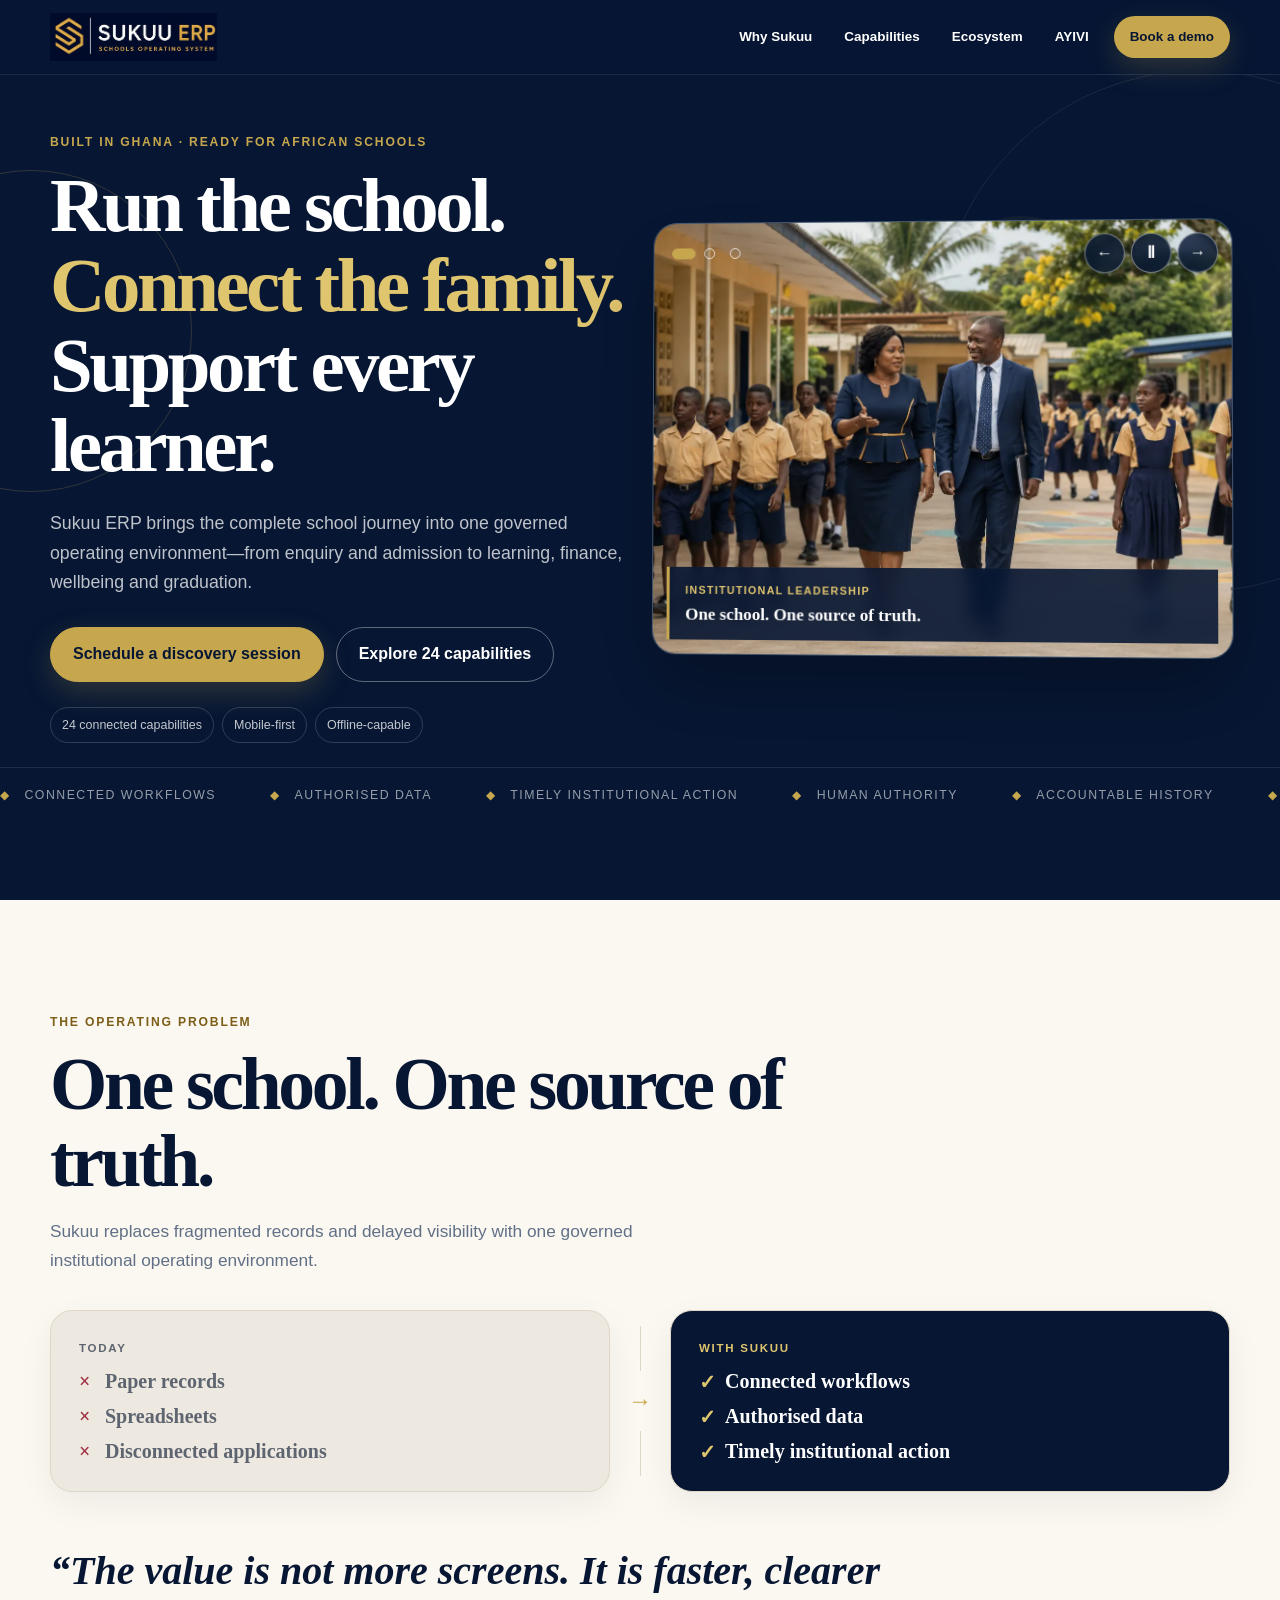
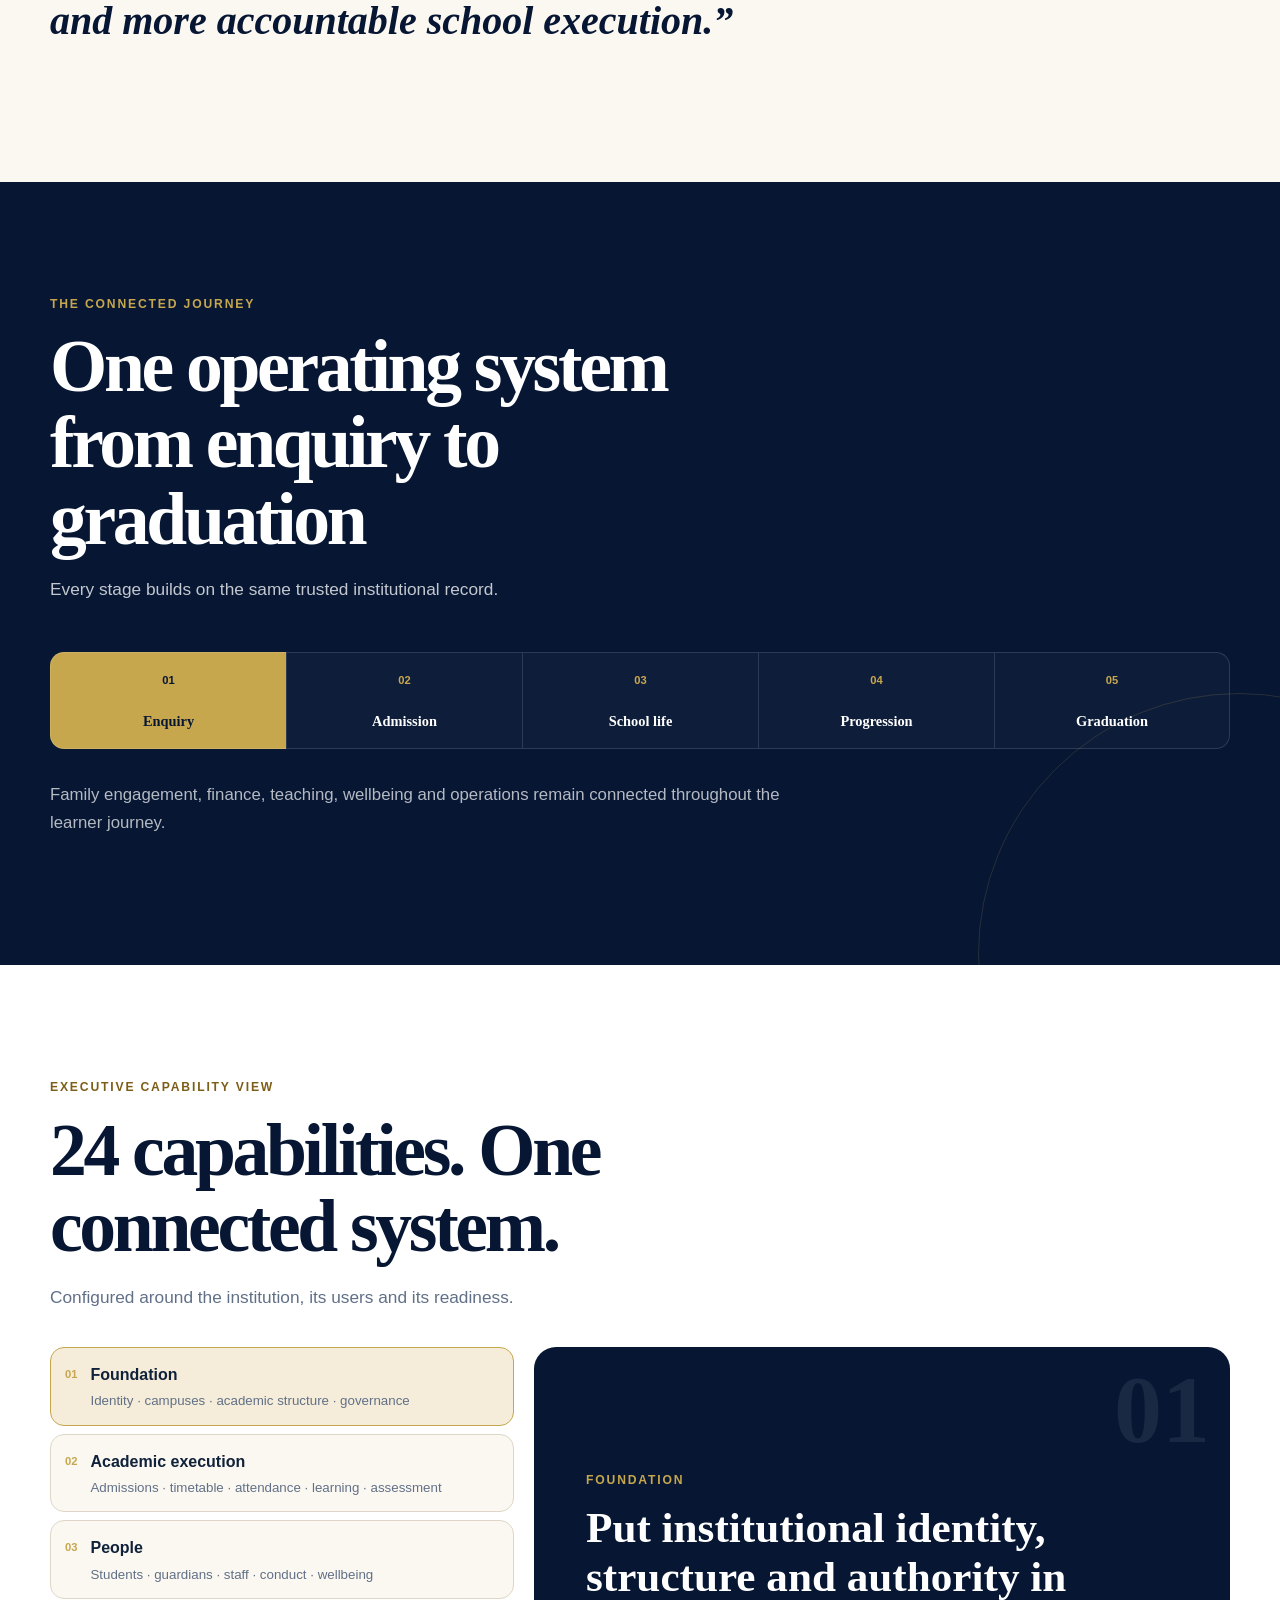
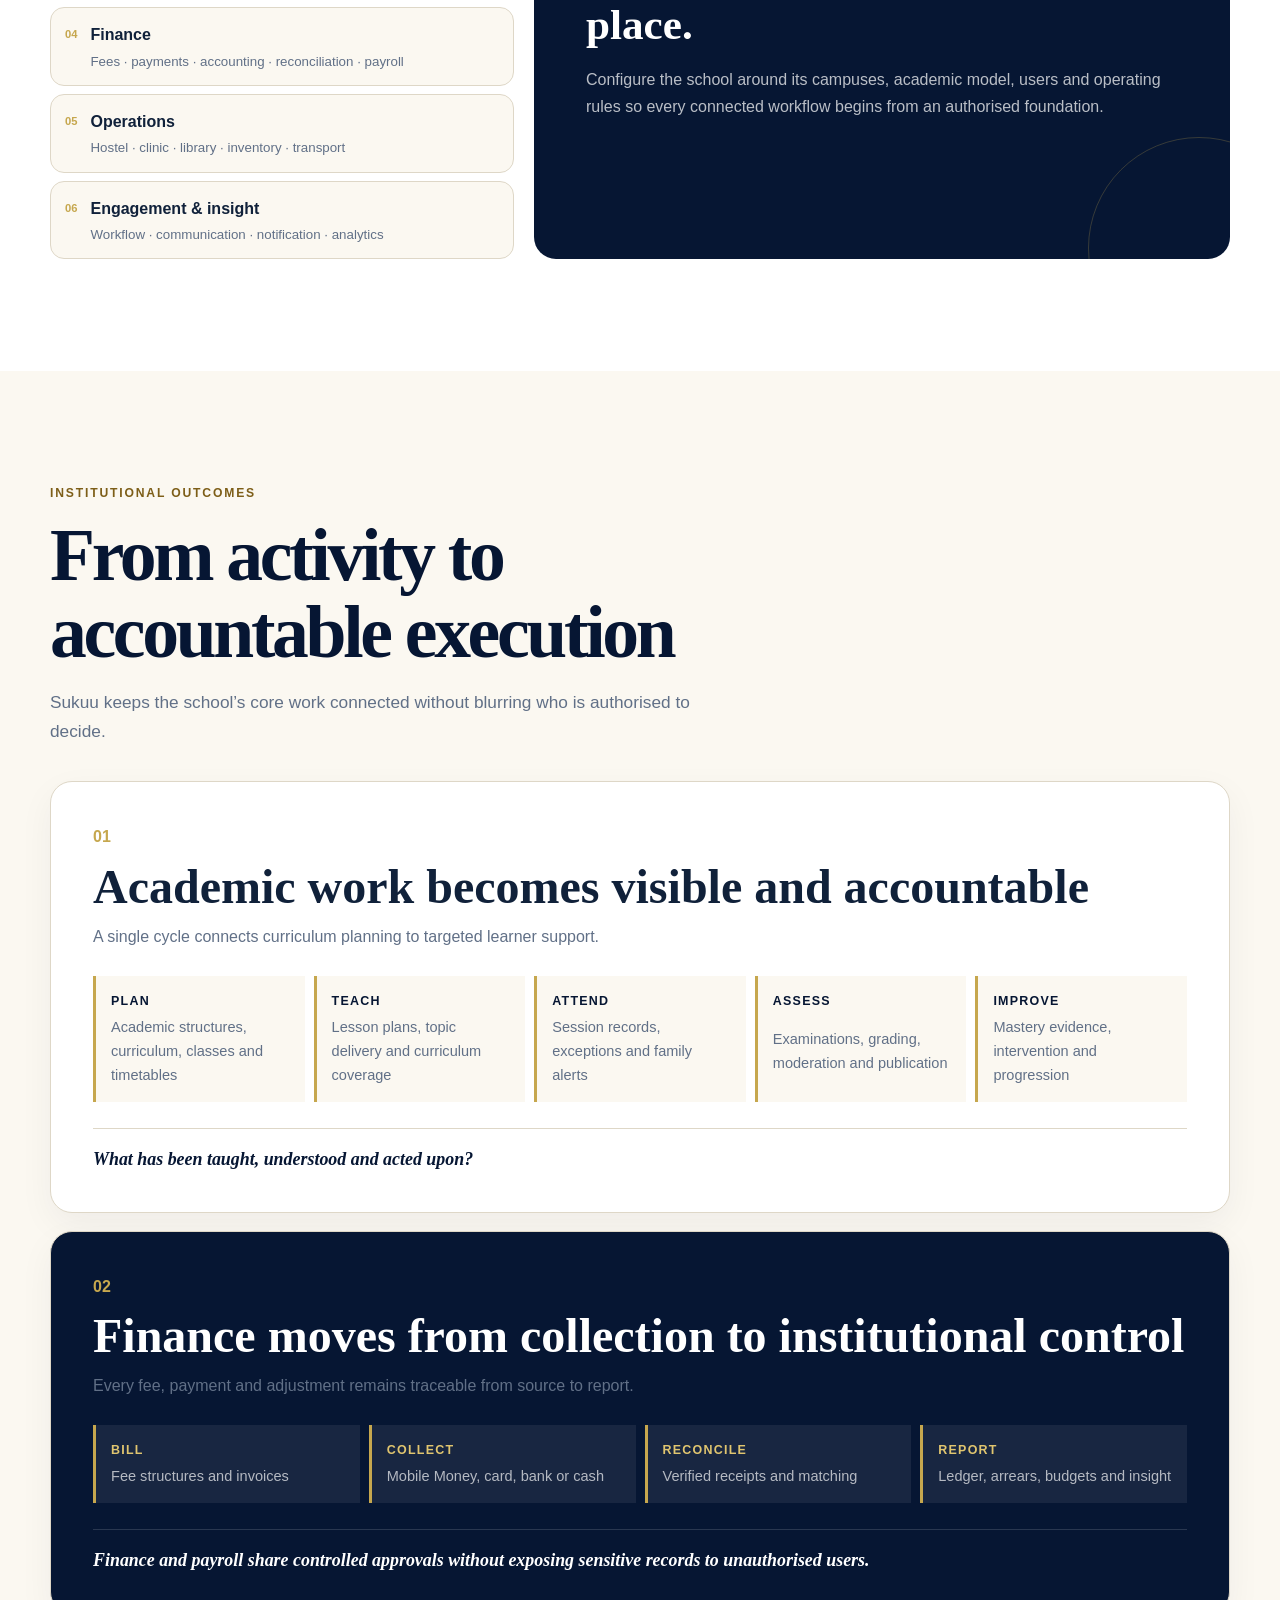
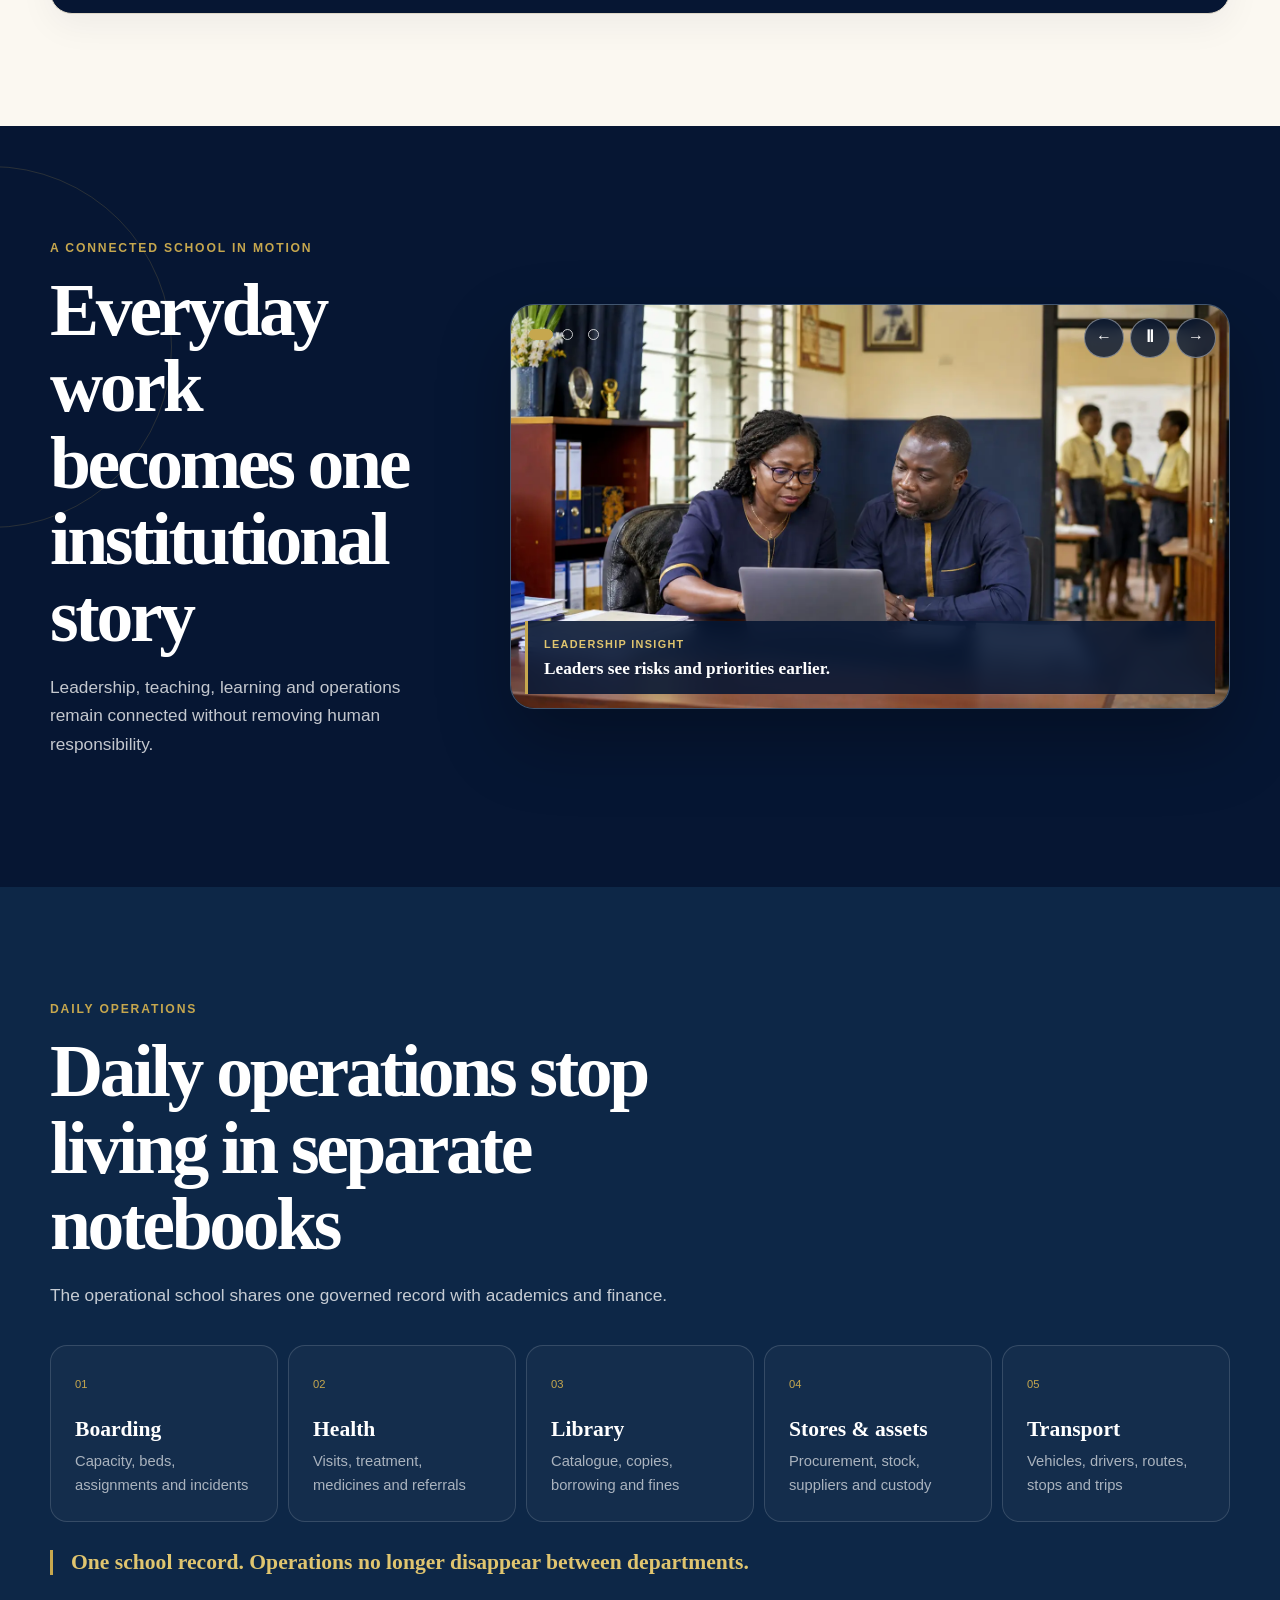
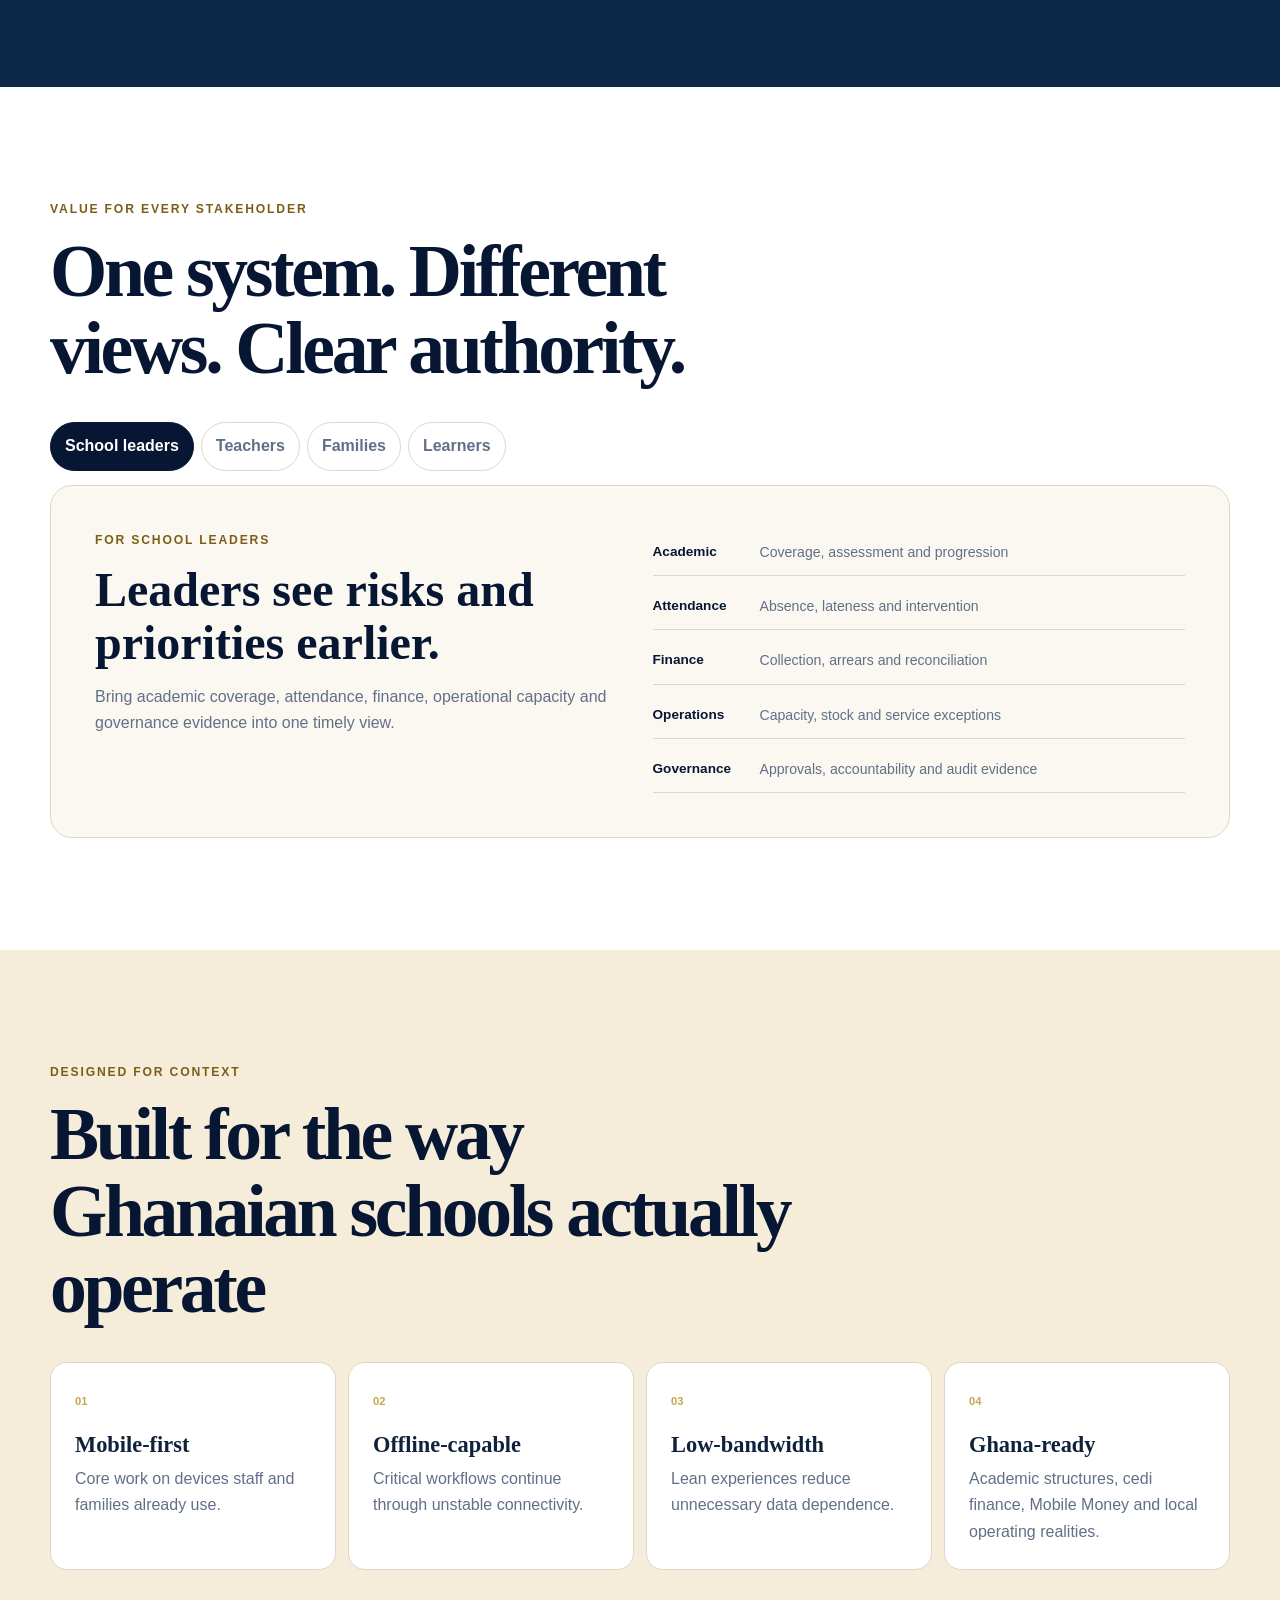
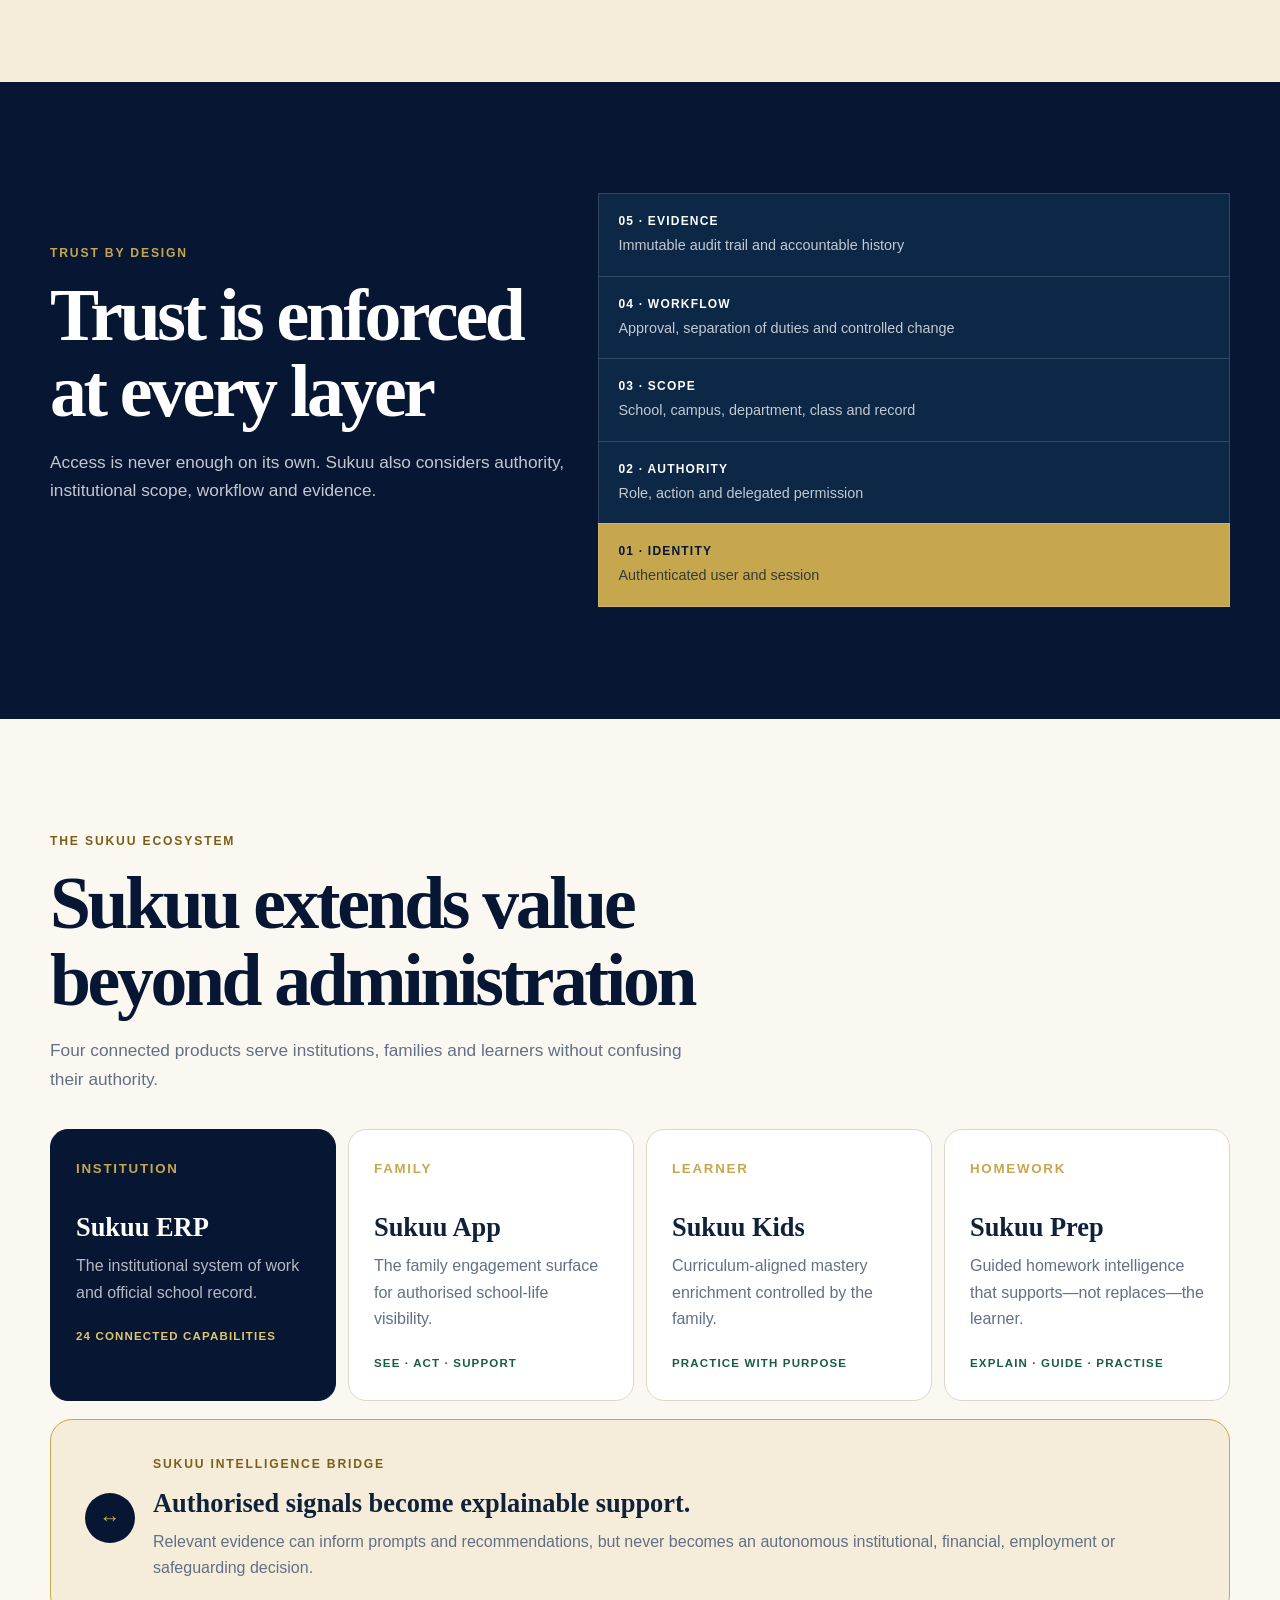
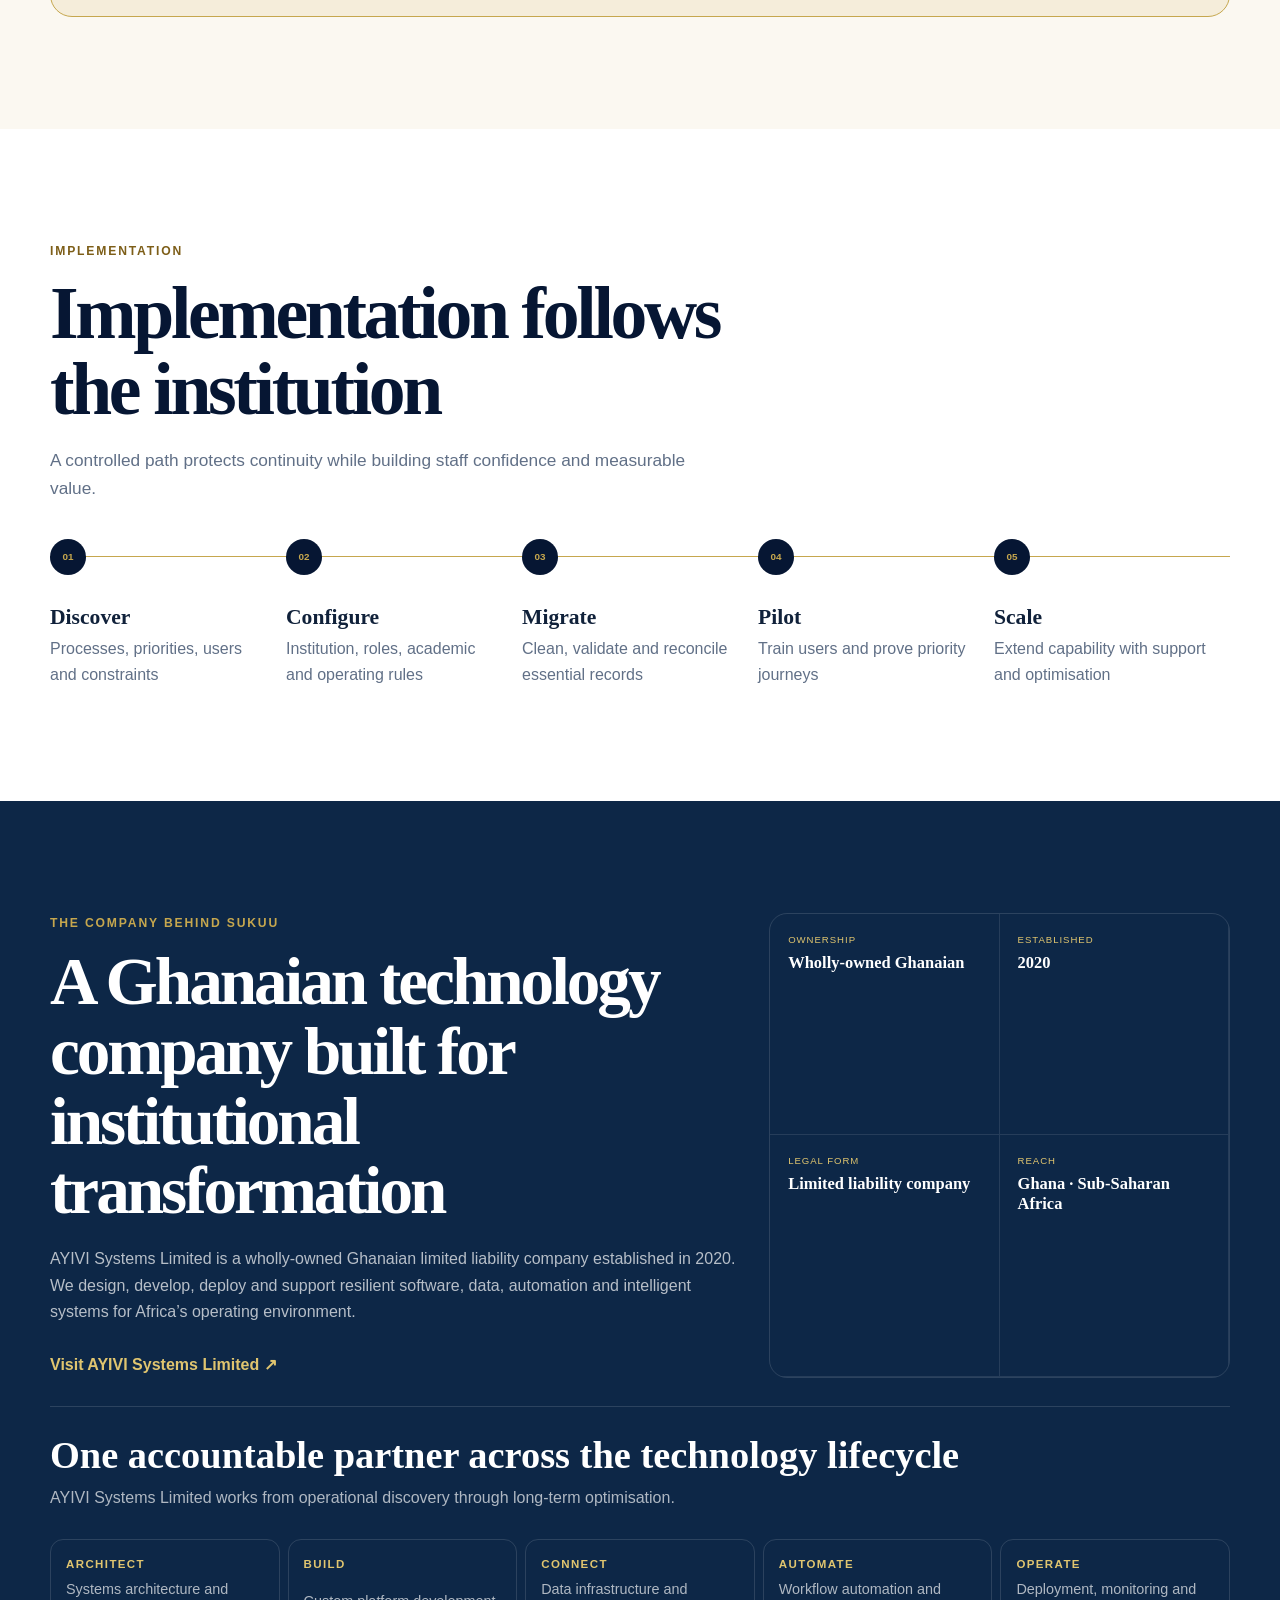
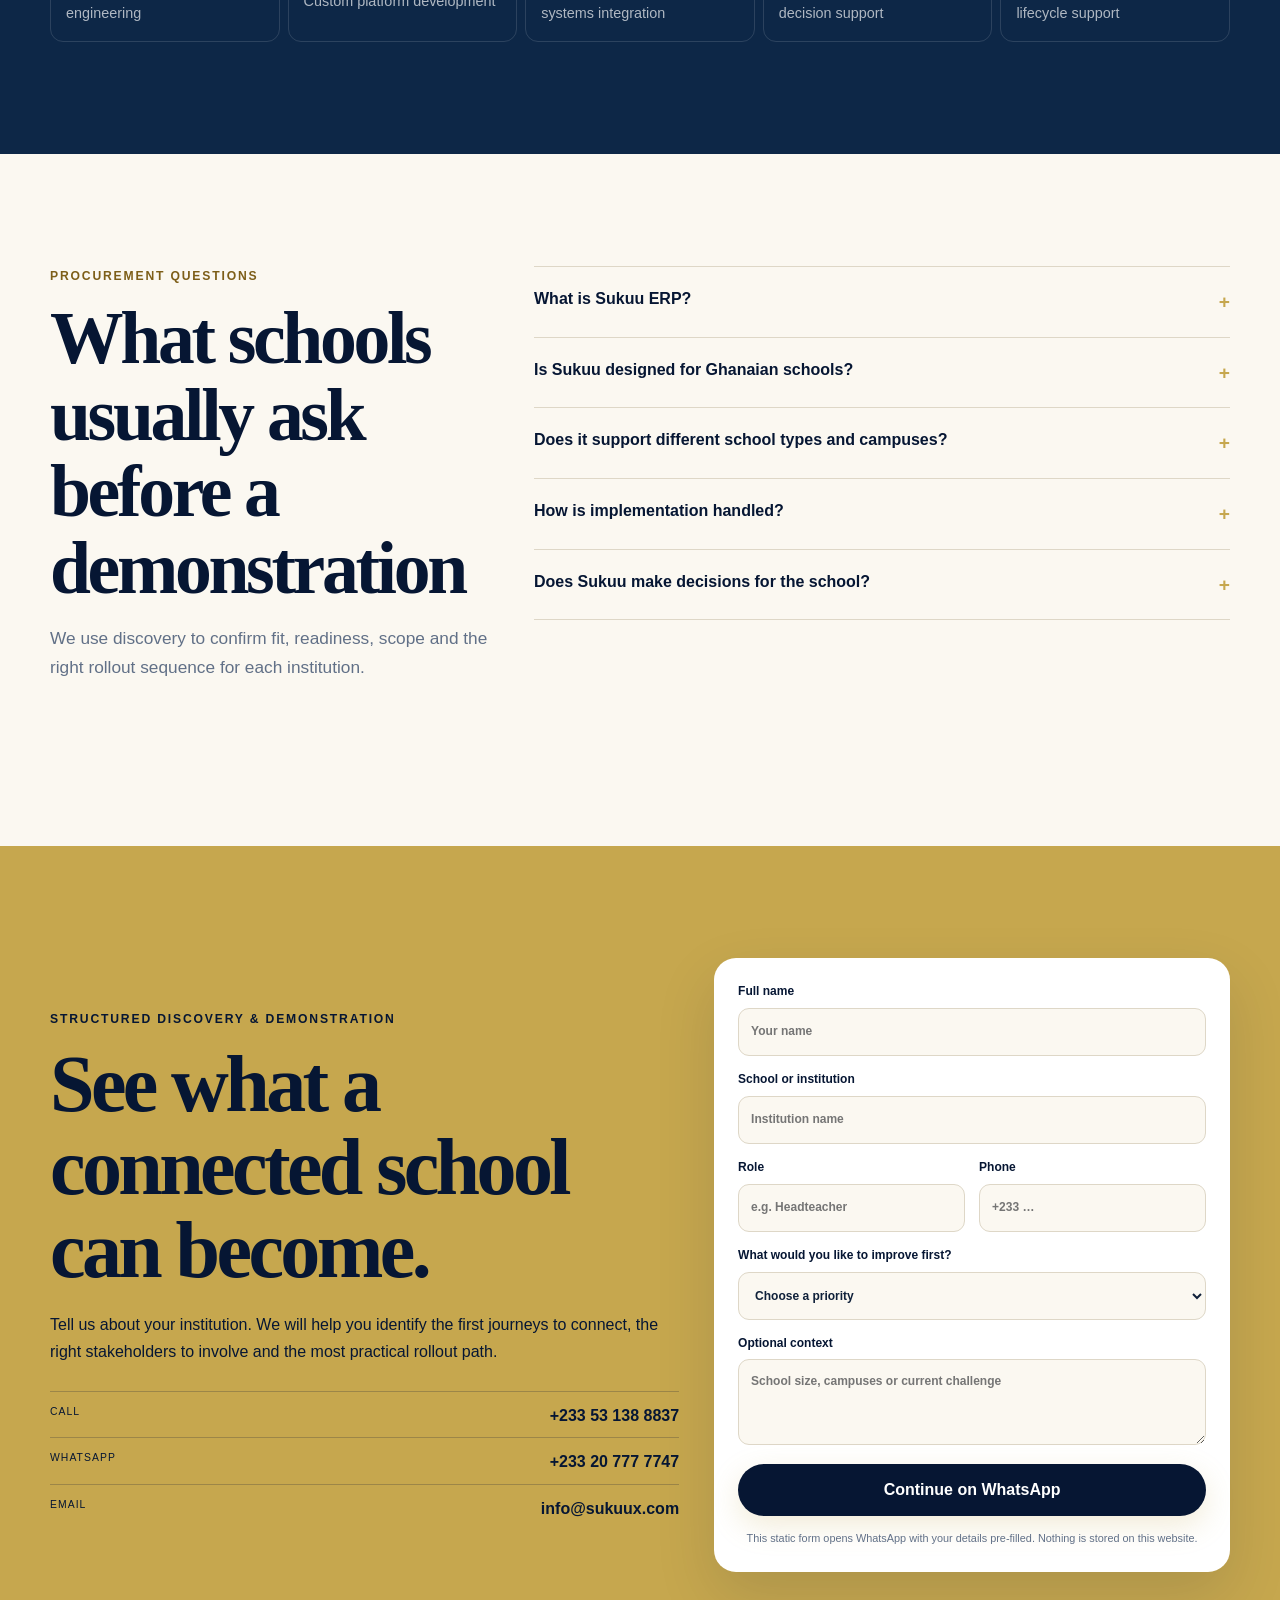
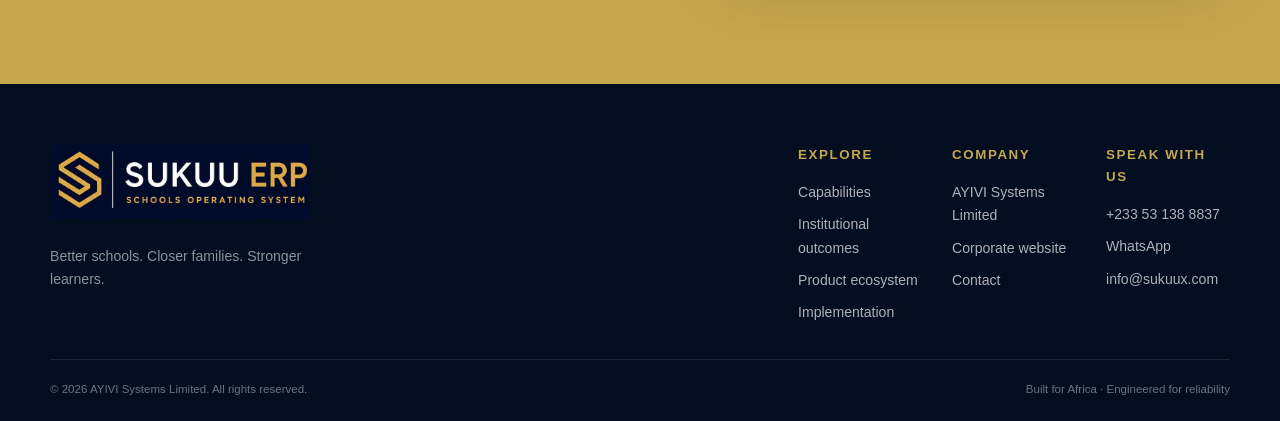
==== commit a6569c8f: "Mobile-first interactivity pass - Remove the white 'Connected school / Enquiry -> Graduation' badge " ====
--- a/index-standalone.html
+++ b/index-standalone.html
@@ -57,11 +57,27 @@
 .nav-wrap{height:74px;display:flex;align-items:center;justify-content:space-between}
 .brand{display:flex;align-items:center;min-width:max-content}.brand-logo{display:block;width:auto;height:42px;object-fit:contain}
 .menu-toggle{width:46px;height:46px;border:1px solid rgba(255,255,255,.2);border-radius:13px;background:transparent;display:grid;place-content:center;gap:5px}.menu-toggle span:not(.sr-only){display:block;width:20px;height:2px;background:#fff;transition:.25s}
+.menu-toggle[aria-expanded="true"] span:not(.sr-only):nth-child(1){transform:translateY(7px) rotate(45deg)}
+.menu-toggle[aria-expanded="true"] span:not(.sr-only):nth-child(2){opacity:0}
+.menu-toggle[aria-expanded="true"] span:not(.sr-only):nth-child(3){transform:translateY(-7px) rotate(-45deg)}
 .primary-nav{position:fixed;top:74px;right:0;bottom:0;width:min(88vw,370px);padding:24px;background:var(--navy);display:flex;flex-direction:column;gap:4px;transform:translateX(105%);transition:transform .3s ease;box-shadow:-20px 30px 60px rgba(0,0,0,.22)}
 .primary-nav.open{transform:none}.primary-nav a{padding:14px 10px;border-bottom:1px solid rgba(255,255,255,.08);font-weight:700}.primary-nav .button{margin-top:16px;text-align:center;border-bottom:0}
 .button{display:inline-flex;align-items:center;justify-content:center;min-height:50px;padding:13px 22px;border:1px solid var(--gold);border-radius:999px;background:var(--gold);color:var(--navy);font-weight:800;box-shadow:0 10px 30px rgba(198,167,78,.22);transition:transform .2s,background .2s,color .2s}
 .button:hover,.button:focus-visible{transform:translateY(-2px);background:var(--gold-2)}
-.button-ghost{background:transparent;color:#fff;border-color:rgba(255,255,255,.36);box-shadow:none}.button-ghost:hover{background:#fff;color:var(--navy);border-color:#fff}
+.button-ghost{background:transparent;color:#fff;border-color:rgba(255,255,255,.36);box-shadow:none}
+.button:active{transform:scale(.96)}
+@media(hover:hover){
+  .button:hover{transform:translateY(-2px);box-shadow:0 16px 36px rgba(198,167,78,.32)}
+  .button-ghost:hover{background:#fff;color:var(--navy);border-color:#fff}
+  .cluster-tab:hover{border-color:var(--gold);background:var(--ivory)}
+  .stake-tab:hover{border-color:var(--navy);color:var(--navy)}
+  .product-grid article:hover,.promise-grid article:hover{transform:translateY(-4px);box-shadow:0 20px 40px rgba(6,22,51,.1)}
+  .product-grid article.featured:hover{box-shadow:0 20px 40px rgba(6,22,51,.35)}
+  .ops-grid article:hover,.services article:hover{transform:translateY(-4px);border-color:rgba(198,167,78,.5);background:rgba(255,255,255,.07)}
+}
+.product-grid article,.promise-grid article{transition:transform .25s ease,box-shadow .25s ease}
+.ops-grid article,.services article{transition:transform .25s ease,border-color .25s ease,background .25s ease}
+.stake-tab{transition:border-color .2s,color .2s}
 .button-small{min-height:42px;padding:9px 18px}
 
 /* Hero */
@@ -76,8 +92,7 @@
 .carousel-viewport{position:relative;aspect-ratio:4/3;overflow:hidden}.carousel-slide{position:absolute;inset:0;margin:0;opacity:0;visibility:hidden;transition:opacity .7s ease,visibility .7s ease}.carousel-slide.active{opacity:1;visibility:visible;z-index:1}.carousel-slide img{width:100%;height:100%;object-fit:cover;transform:scale(1.04);transition:transform 7s ease}.carousel-slide.active img{transform:scale(1)}
 .carousel-slide figcaption{position:absolute;z-index:2;left:14px;right:14px;bottom:14px;padding:15px 16px;border-left:3px solid var(--gold);background:rgba(6,22,51,.88);color:#fff;backdrop-filter:blur(8px)}.carousel-slide figcaption small{display:block;color:var(--gold-2);font-size:.68rem;font-weight:800;letter-spacing:.12em;text-transform:uppercase}.carousel-slide figcaption strong{display:block;font:700 1.08rem/1.25 Georgia,serif;margin-top:4px}
 .carousel-controls{position:absolute;z-index:5;right:13px;top:13px;display:flex;gap:6px}.carousel-controls button{width:40px;height:40px;border:1px solid rgba(255,255,255,.4);border-radius:50%;background:rgba(6,22,51,.8);color:#fff;font-weight:800;display:grid;place-items:center;backdrop-filter:blur(7px)}.carousel-controls button:hover,.carousel-controls button:focus-visible{background:var(--gold);border-color:var(--gold);color:var(--navy)}
-.carousel-dots{position:absolute;z-index:5;left:18px;top:18px;display:flex;gap:7px}.carousel-dots button{width:9px;height:9px;padding:0;border:1px solid rgba(255,255,255,.75);border-radius:50%;background:transparent}.carousel-dots button.active{width:28px;border-radius:999px;background:var(--gold);border-color:var(--gold)}
-.carousel-badge{position:absolute;z-index:4;left:14px;top:49px;background:rgba(255,255,255,.93);color:var(--navy);border-radius:12px;padding:9px 12px;display:grid;box-shadow:0 12px 30px rgba(0,0,0,.16)}.carousel-badge b{font-size:.72rem;text-transform:uppercase;letter-spacing:.08em}.carousel-badge span{font-size:.68rem;color:var(--muted)}
+.carousel-dots{position:absolute;z-index:5;left:18px;top:18px;display:flex;gap:2px}.carousel-dots button{width:24px;height:24px;padding:0;border:0;background:transparent;display:grid;place-items:center}.carousel-dots button::after{content:"";display:block;width:9px;height:9px;border:1px solid rgba(255,255,255,.75);border-radius:50%;background:transparent;transition:.2s}.carousel-dots button.active::after{width:22px;border-radius:999px;background:var(--gold);border-color:var(--gold)}
 .school-stories{background:var(--navy);color:#fff;overflow:hidden}.school-stories::before{content:"";position:absolute;width:360px;height:360px;border:1px solid rgba(198,167,78,.18);border-radius:50%;left:-190px;top:40px}.school-stories-grid{position:relative;z-index:1}.story-carousel .carousel-viewport{aspect-ratio:4/3}
 .principles{margin-top:24px;border-top:1px solid rgba(255,255,255,.1);overflow:hidden}.ticker{display:flex;width:max-content;animation:ticker 25s linear infinite;padding:17px 0}.ticker span{color:rgba(255,255,255,.58);font-size:.77rem;text-transform:uppercase;letter-spacing:.12em;margin-right:54px}.ticker span::before{content:"◆";color:var(--gold);margin-right:14px}@keyframes ticker{to{transform:translateX(-50%)}}
 
@@ -200,7 +215,6 @@
             <figure class="carousel-slide" data-slide><img src="[data-uri]" width="1600" height="900" loading="lazy" alt="Ghanaian lower-primary teacher guiding pupils in a private-school classroom"><figcaption><small>Academic execution</small><strong>Teaching becomes visible and accountable.</strong></figcaption></figure>
             <figure class="carousel-slide" data-slide><img src="[data-uri]" width="1600" height="900" loading="lazy" alt="Ghanaian father and lower-primary son reviewing a school update together"><figcaption><small>Family engagement</small><strong>Families receive timely, actionable visibility.</strong></figcaption></figure>
           </div>
-          <div class="carousel-badge"><b>Connected school</b><span>Enquiry → Graduation</span></div>
           <div class="carousel-controls"><button type="button" data-carousel-prev aria-label="Previous slide">←</button><button type="button" data-carousel-toggle aria-label="Pause slideshow" aria-pressed="false">Ⅱ</button><button type="button" data-carousel-next aria-label="Next slide">→</button></div>
           <div class="carousel-dots" role="group" aria-label="Choose hero slide"><button class="active" type="button" data-carousel-dot="0" aria-label="Show leadership slide" aria-current="true"></button><button type="button" data-carousel-dot="1" aria-label="Show classroom slide"></button><button type="button" data-carousel-dot="2" aria-label="Show family slide"></button></div>
         </div>
@@ -388,17 +402,20 @@
   updateProgress();
 
   const menuButton = $('.menu-toggle');
+  const menuButtonLabel = $('.menu-toggle .sr-only');
   const nav = $('#primary-nav');
   const closeMenu = () => {
     if (!menuButton || !nav) return;
     nav.classList.remove('open');
     menuButton.setAttribute('aria-expanded', 'false');
+    if (menuButtonLabel) menuButtonLabel.textContent = 'Open menu';
     document.body.classList.remove('menu-open');
   };
   menuButton?.addEventListener('click', () => {
     const open = !nav.classList.contains('open');
     nav.classList.toggle('open', open);
     menuButton.setAttribute('aria-expanded', String(open));
+    if (menuButtonLabel) menuButtonLabel.textContent = open ? 'Close menu' : 'Open menu';
     document.body.classList.toggle('menu-open', open);
   });
   $('#primary-nav a').forEach(link => link.addEventListener('click', closeMenu));
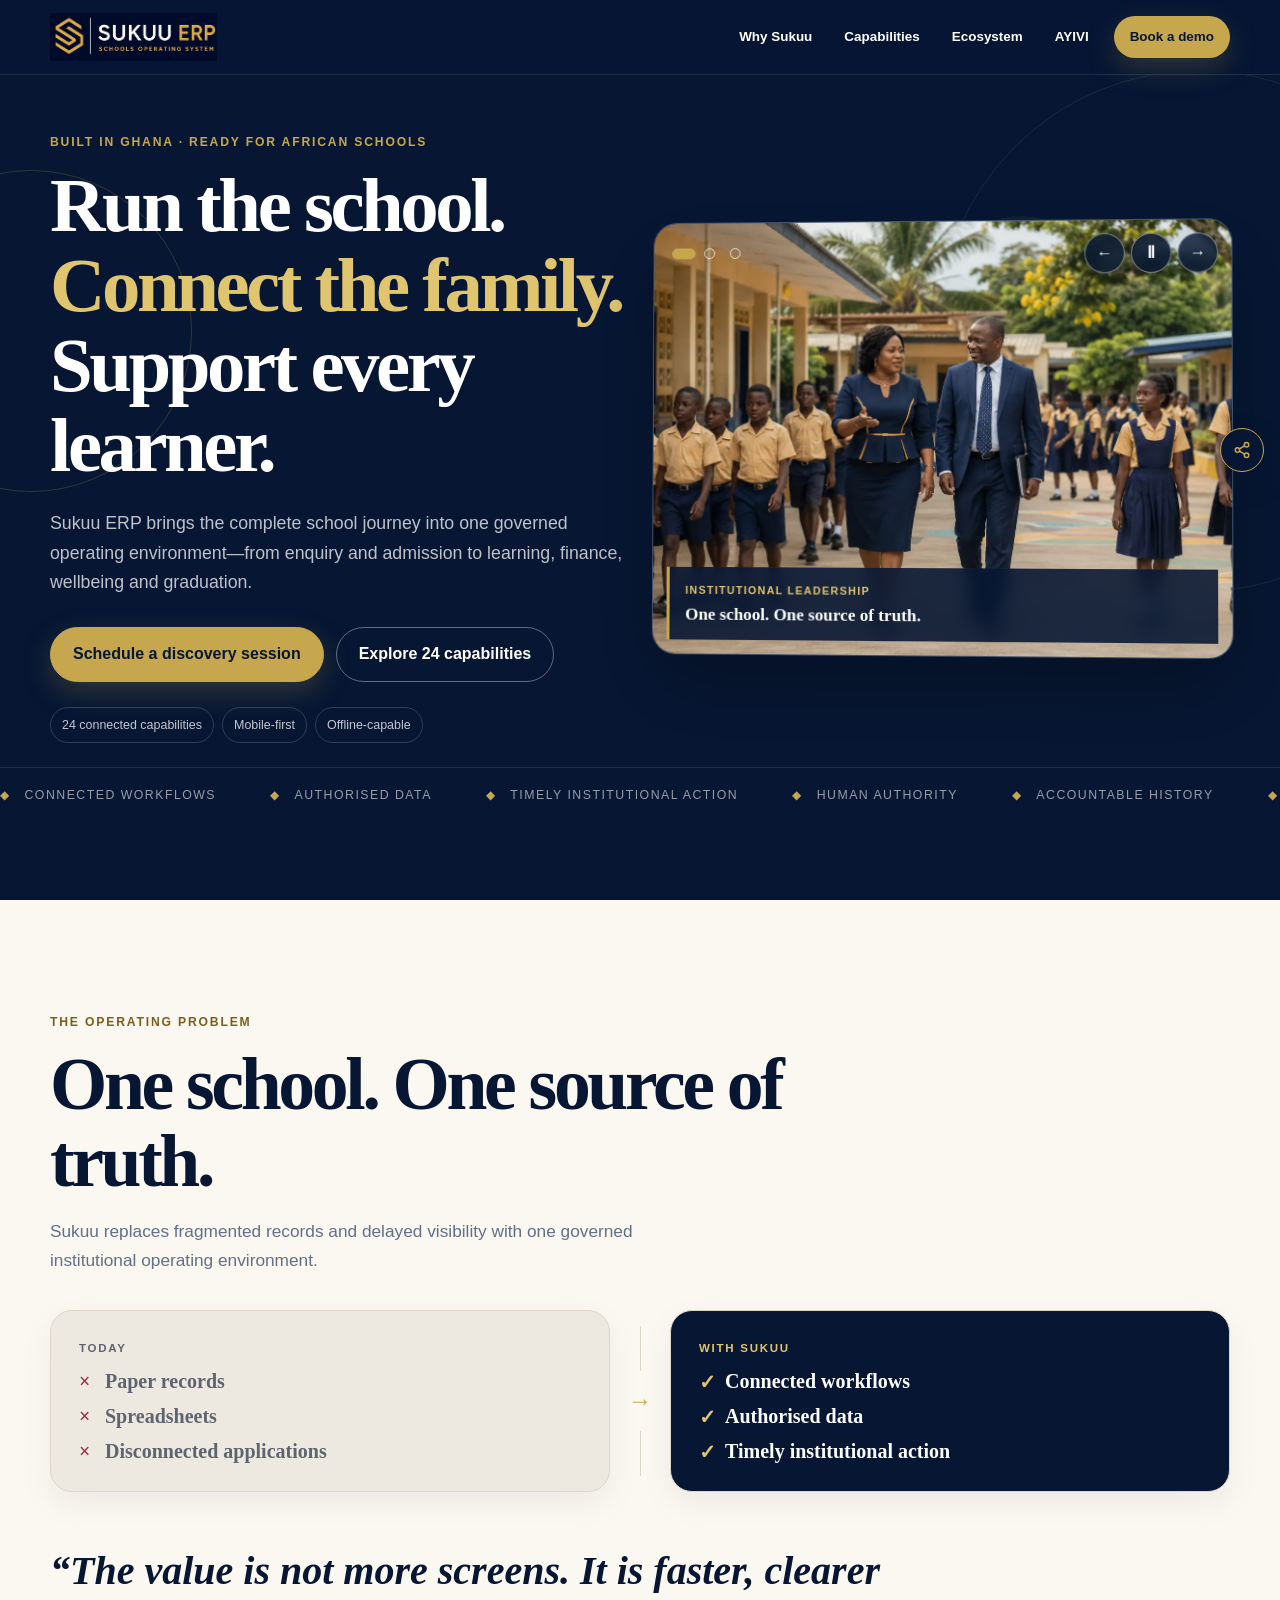
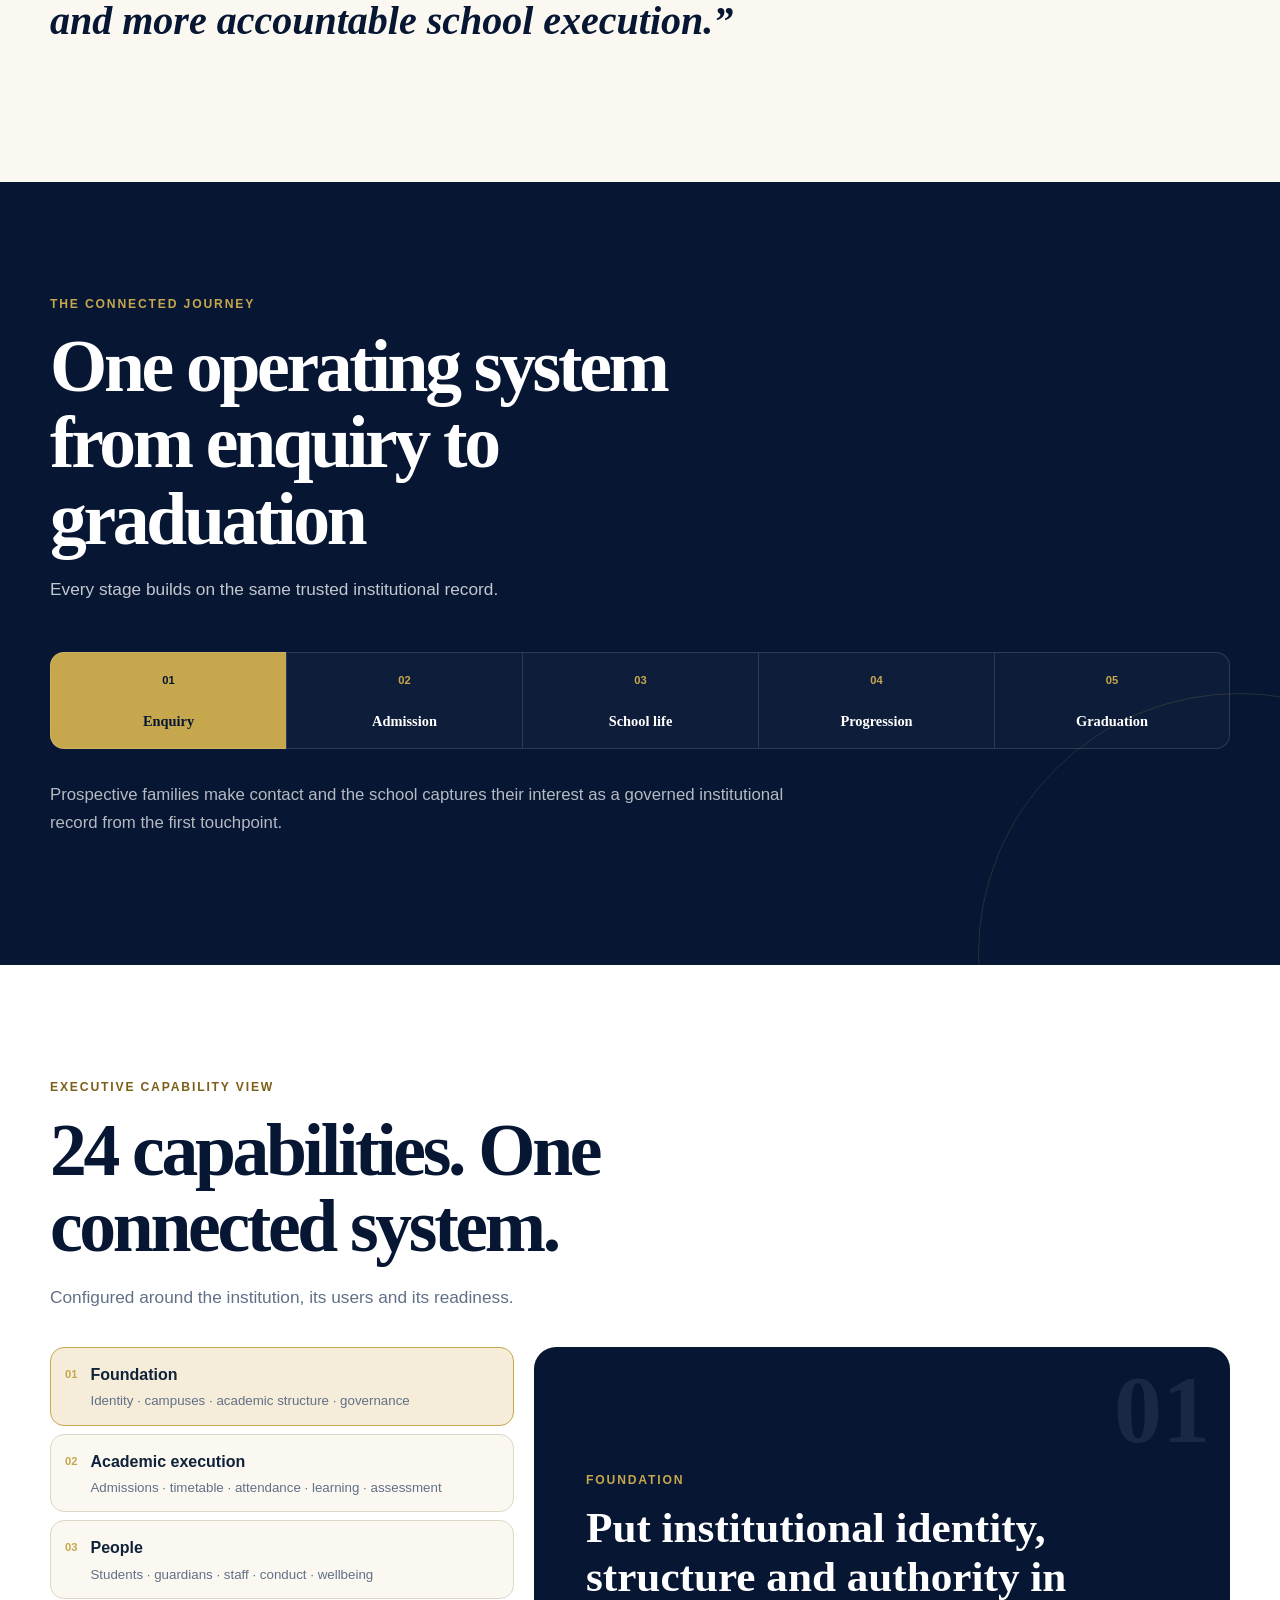
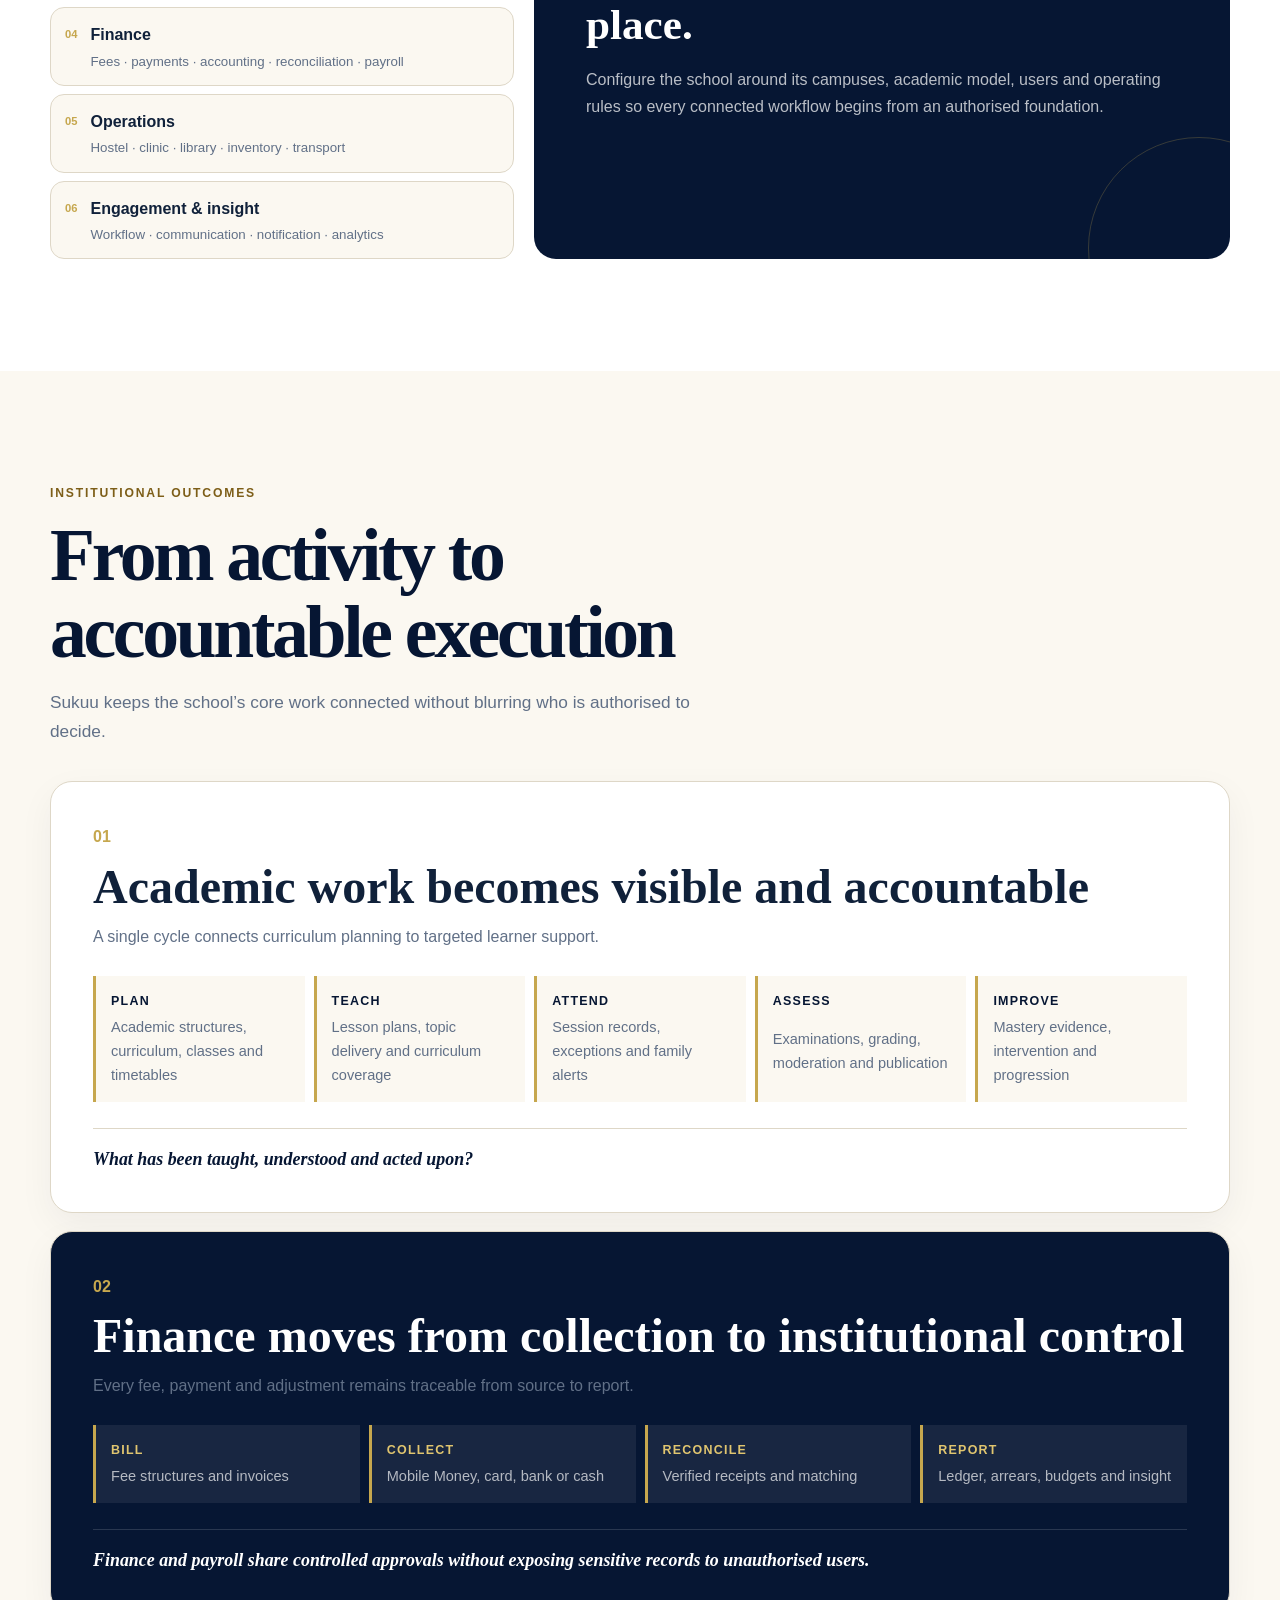
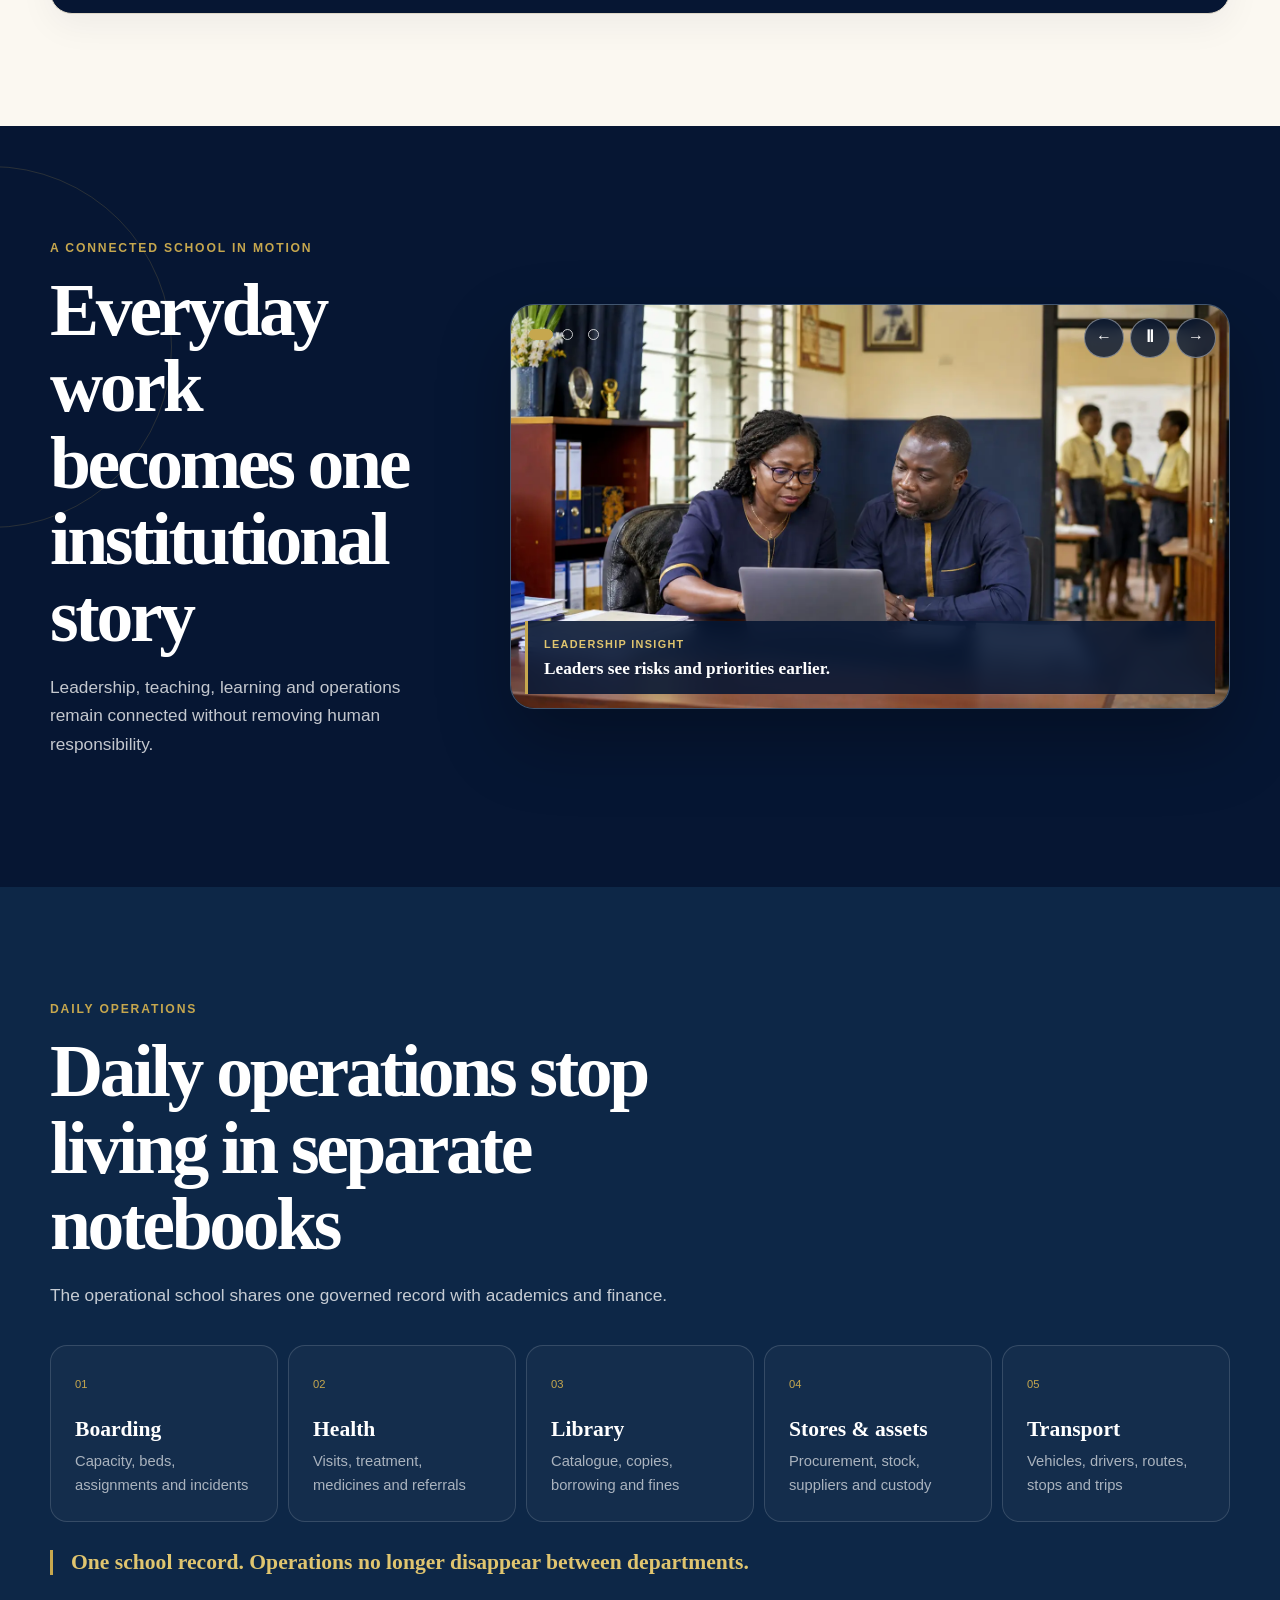
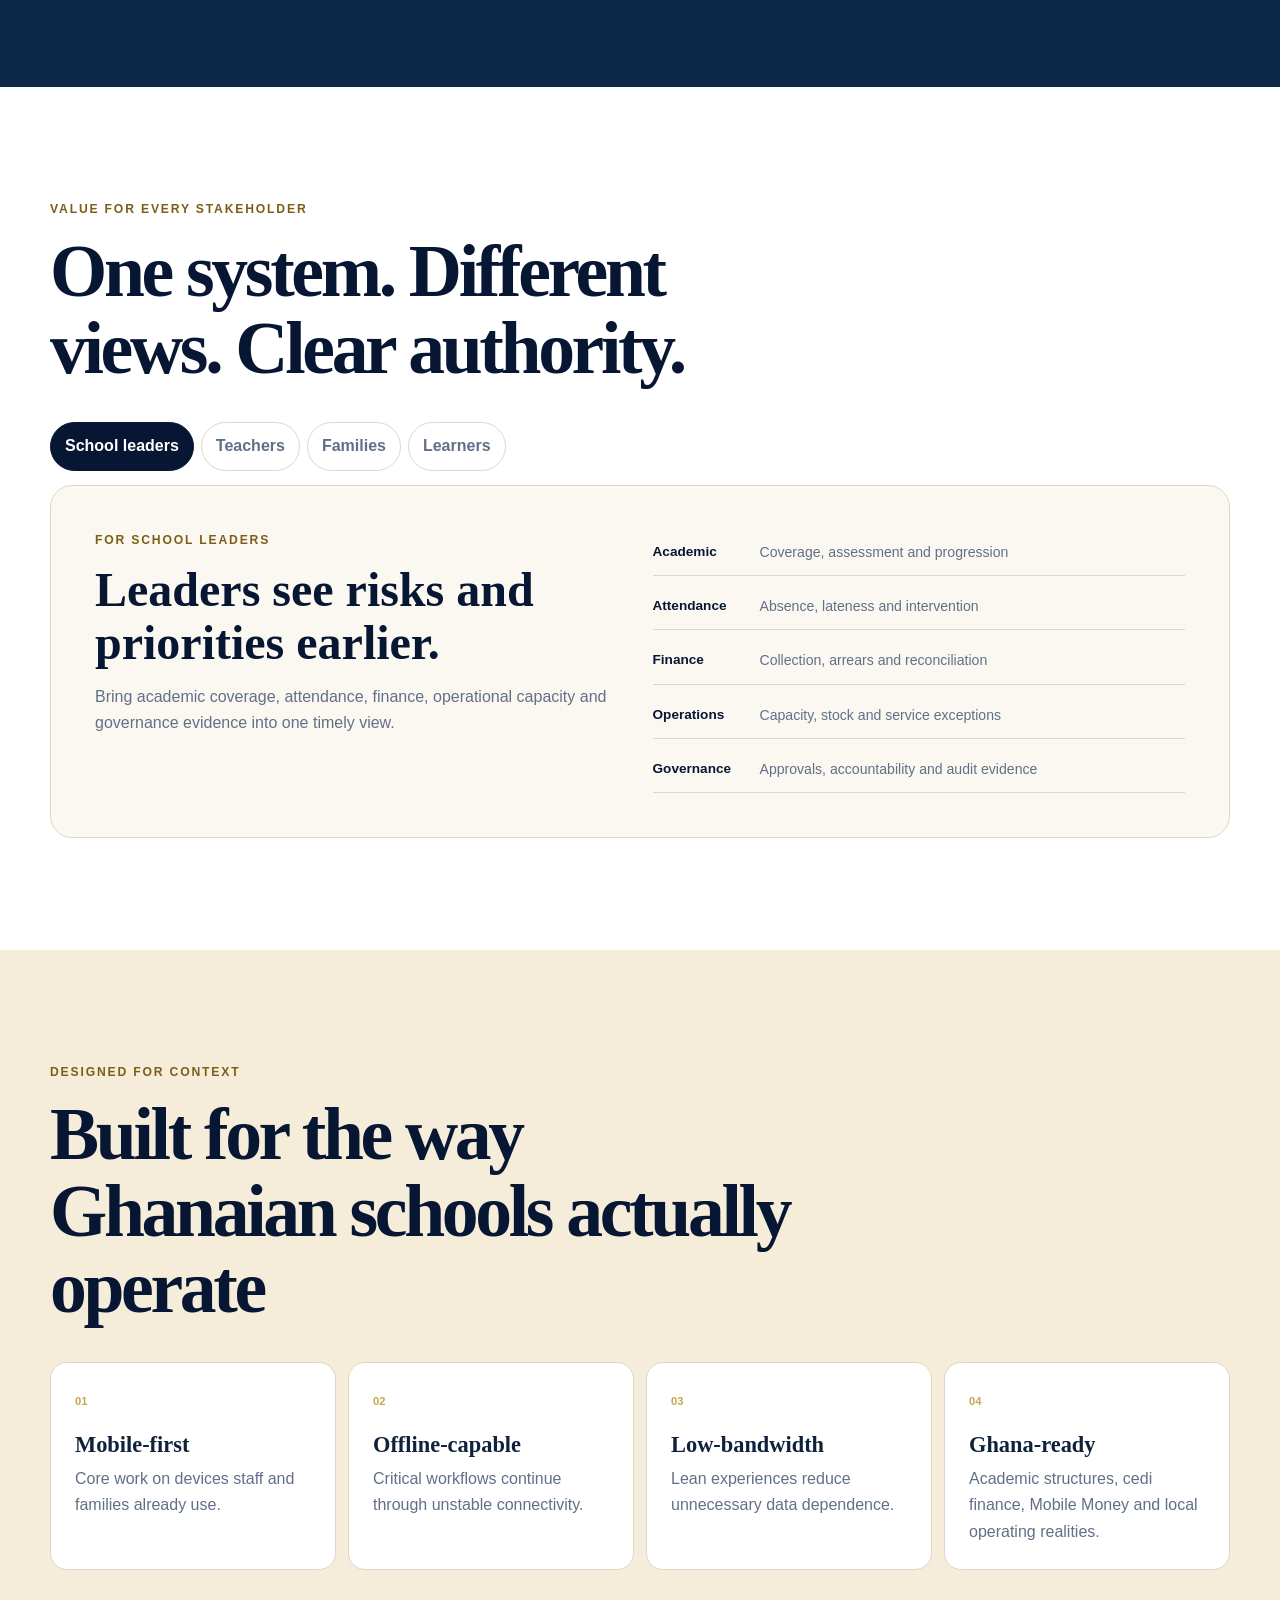
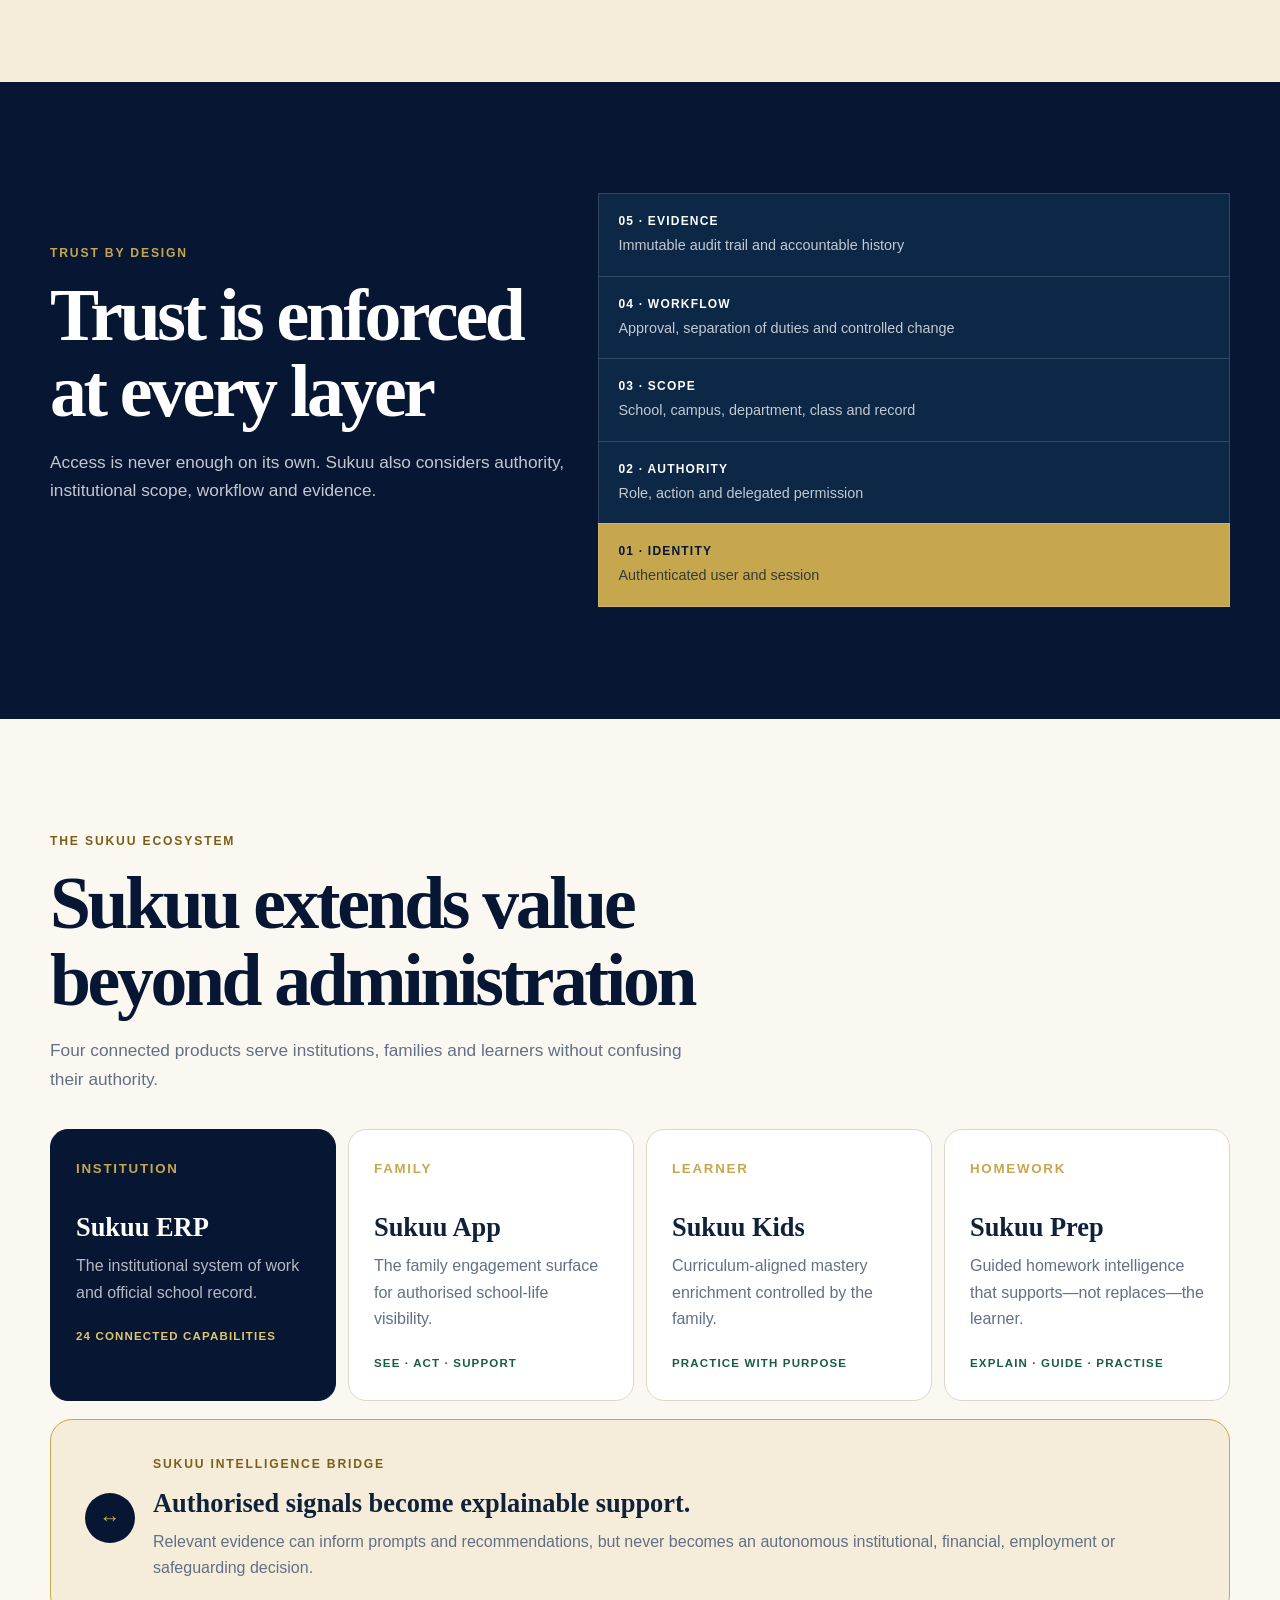
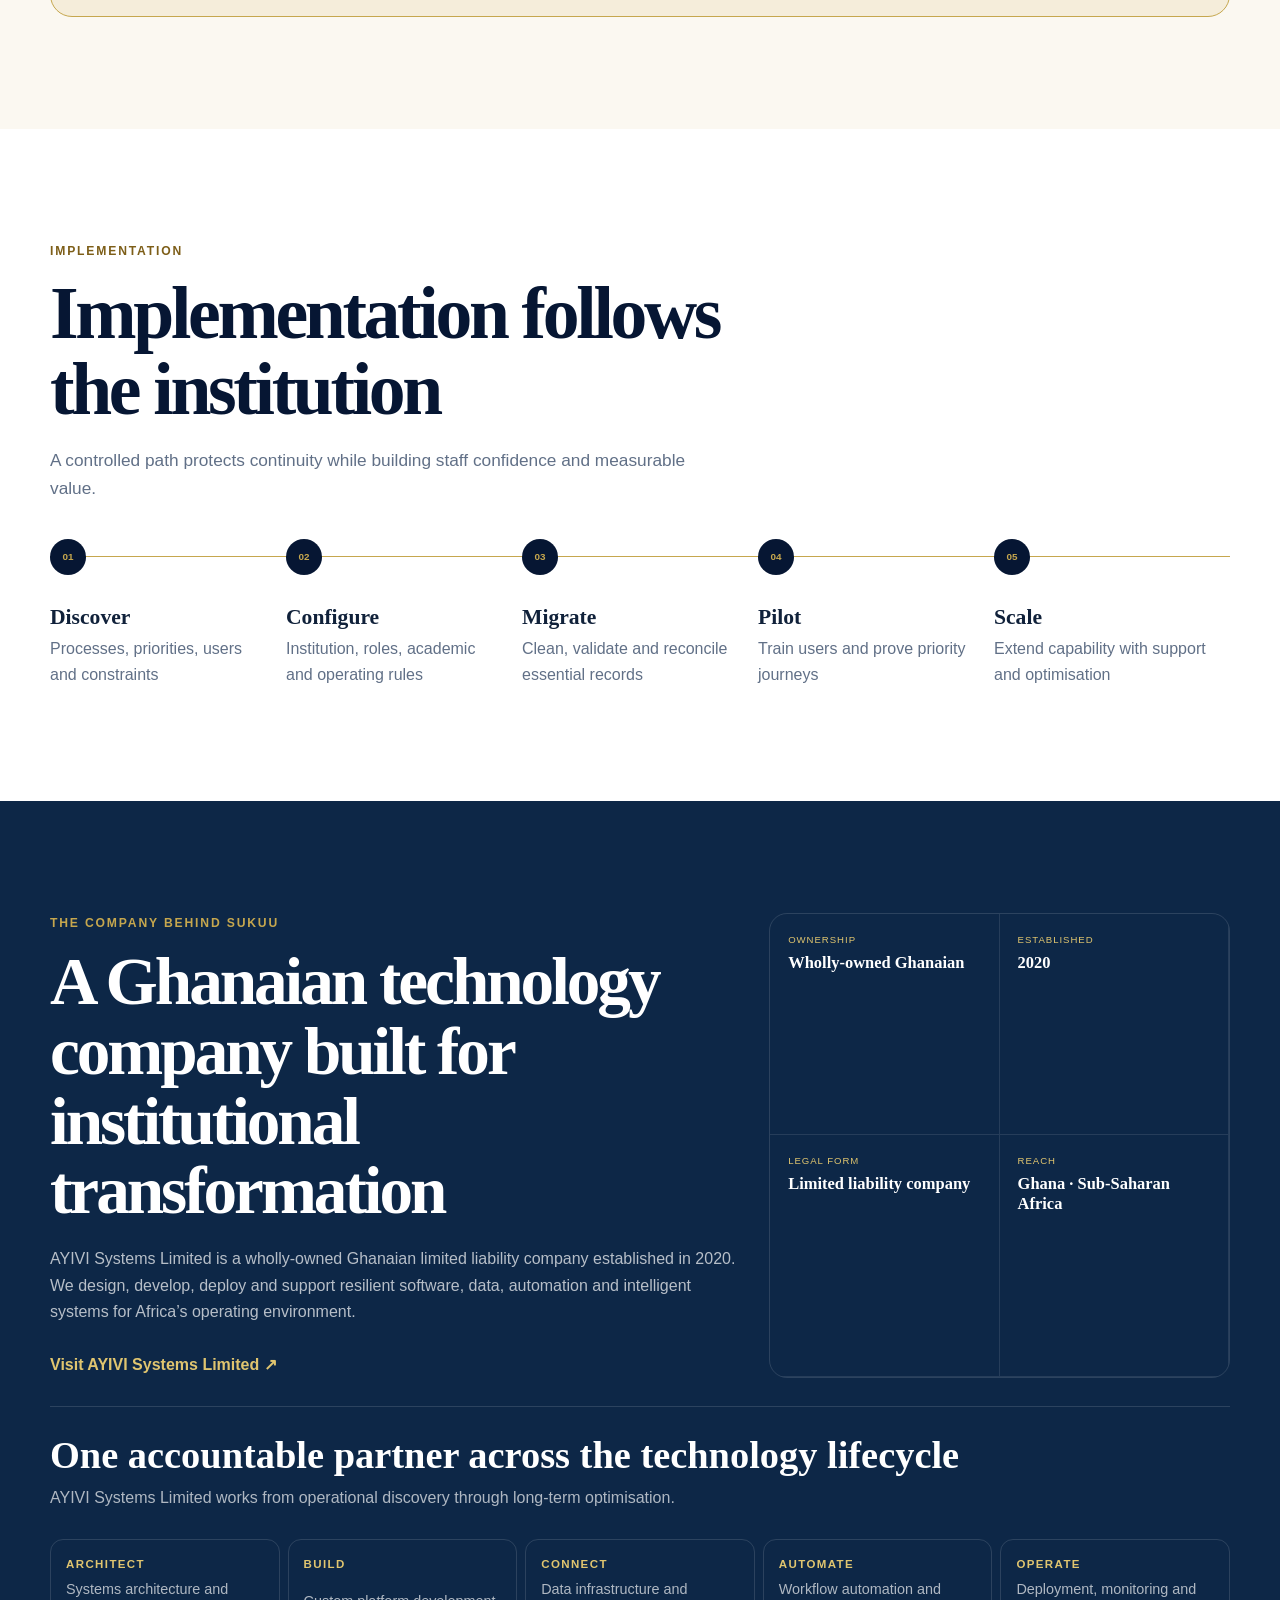
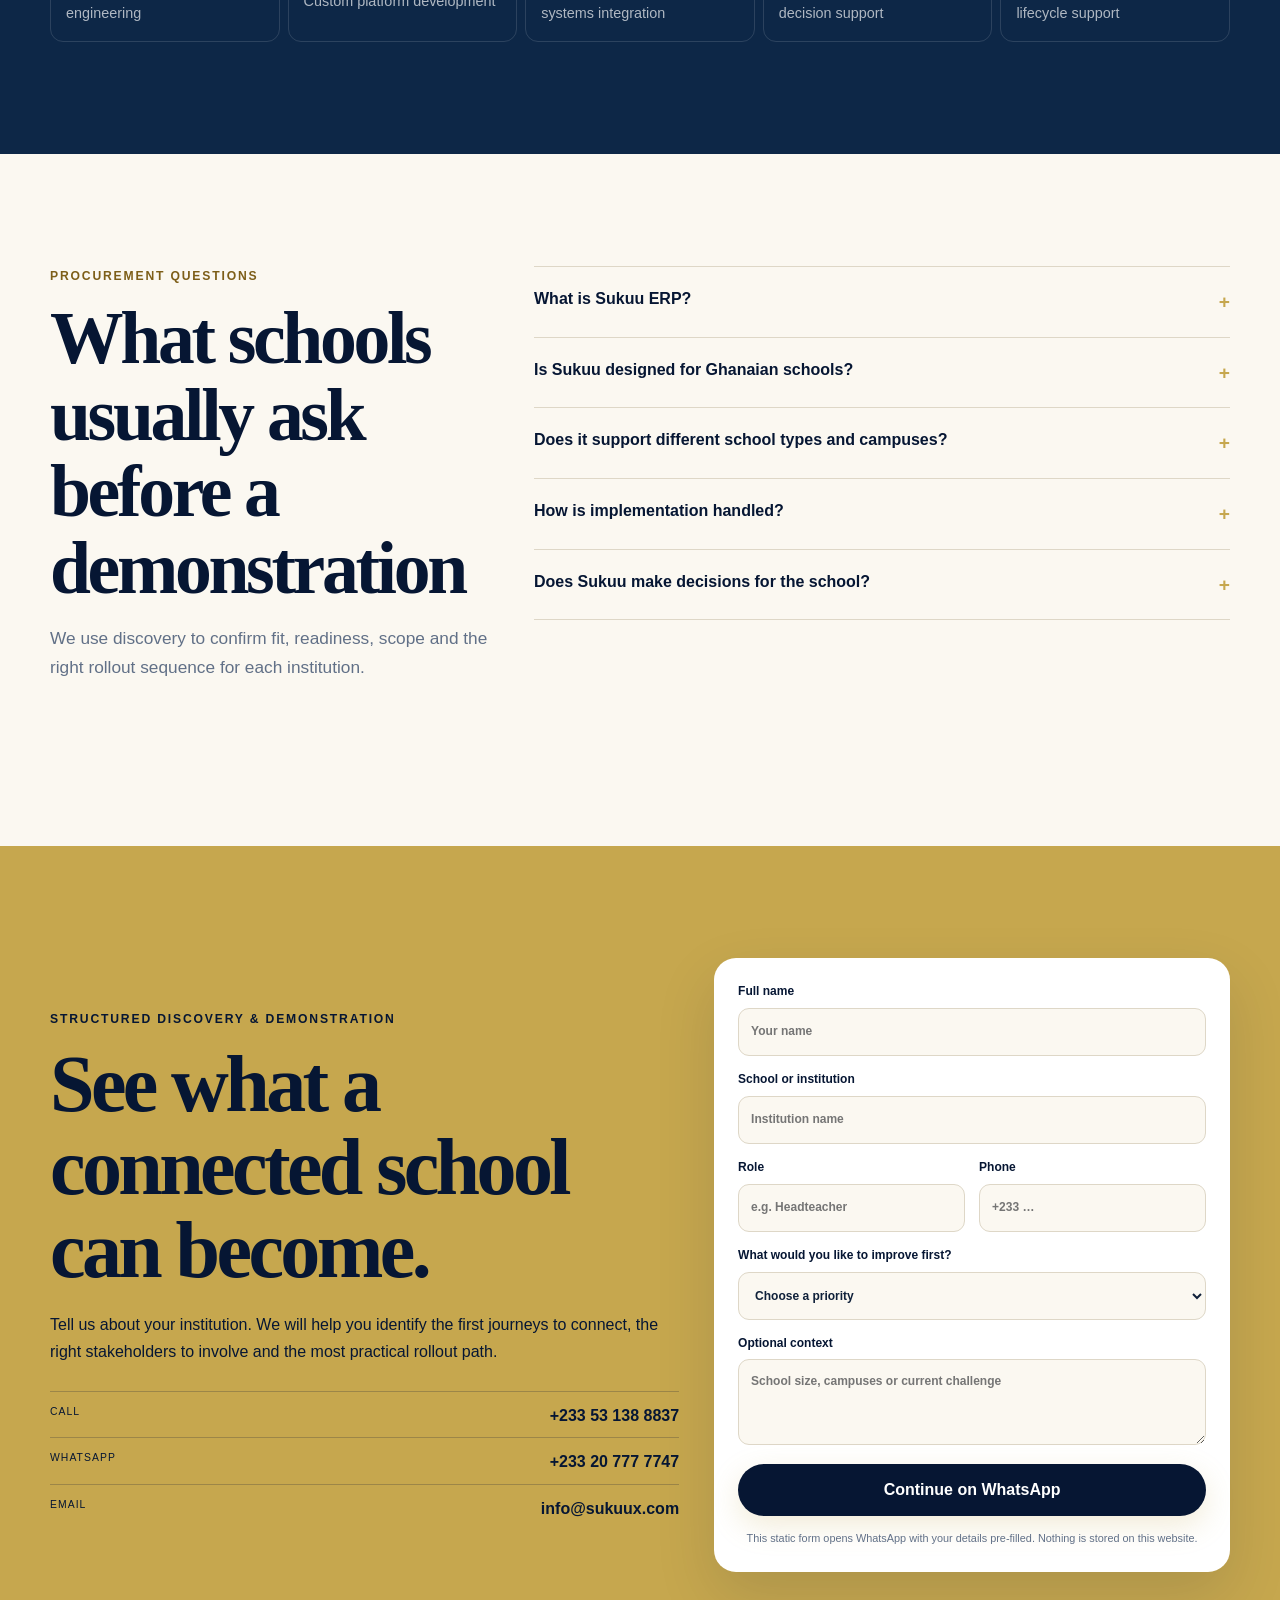
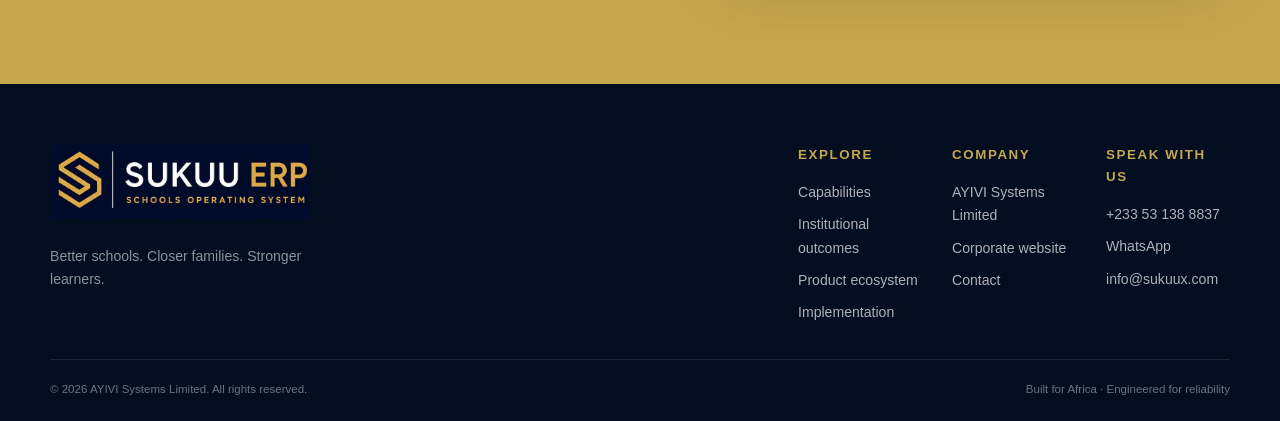
==== commit 0cf18cdd: "Interactivity, sharing, and contextual animation pass - Remove leftover 'Connected school / Enquiry " ====
--- a/index-standalone.html
+++ b/index-standalone.html
@@ -102,7 +102,16 @@
 .transform{display:flex;align-items:center;justify-content:center;gap:10px;color:var(--gold);font-size:1.5rem}.transform span{height:1px;width:48px;background:var(--border)}
 .statement{margin:30px 0 0;padding:24px 0;border:0;color:var(--navy);font:italic 700 clamp(1.5rem,6vw,2.5rem)/1.25 Georgia,serif;max-width:900px}
 .journey{background:var(--navy);color:#fff;overflow:hidden}.journey::after{content:"";position:absolute;right:-220px;bottom:-250px;width:520px;height:520px;border:1px solid rgba(198,167,78,.17);border-radius:50%}
-.journey-track{list-style:none;padding:0;margin:48px 0 32px;display:grid;gap:10px;counter-reset:item;position:relative;z-index:1}.journey-track li{display:flex;align-items:center;gap:18px;border:1px solid rgba(255,255,255,.13);padding:17px;border-radius:15px;background:rgba(255,255,255,.03)}.journey-track b{font-size:.7rem;color:var(--gold)}.journey-track span{font:700 1.15rem Georgia,serif}.journey-track li.active{background:var(--gold);color:var(--navy)}.journey-track li.active b{color:var(--navy)}.journey-note{position:relative;z-index:1;max-width:770px;color:rgba(255,255,255,.7);font-size:1.05rem}
+.journey-track{list-style:none;padding:0;margin:48px 0 32px;display:grid;gap:10px;counter-reset:item;position:relative;z-index:1}.journey-track li{display:flex;align-items:center;gap:18px;border:1px solid rgba(255,255,255,.13);padding:17px;border-radius:15px;background:rgba(255,255,255,.03)}.journey-track b{font-size:.7rem;color:var(--gold)}.journey-track span{font:700 1.15rem Georgia,serif}.journey-track li.active{background:var(--gold);color:var(--navy)}.journey-track li.active b{color:var(--navy)}.journey-note{position:relative;z-index:1;max-width:770px;color:rgba(255,255,255,.7);font-size:1.05rem;transition:opacity .3s ease}
+.share-rail{position:fixed;z-index:60;right:16px;top:50%;transform:translateY(-50%)}
+.share-toggle{width:44px;height:44px;border:1px solid var(--gold);border-radius:50%;background:var(--navy);color:var(--gold);display:grid;place-items:center;box-shadow:0 12px 28px rgba(6,22,51,.28);transition:.2s}
+.share-toggle:hover,.share-toggle[aria-expanded="true"]{background:var(--gold);color:var(--navy)}
+.share-menu{position:absolute;right:56px;top:50%;transform:translateY(-50%);background:var(--navy);border:1px solid rgba(255,255,255,.14);border-radius:16px;padding:8px;display:flex;flex-direction:column;gap:2px;box-shadow:0 20px 48px rgba(6,22,51,.35);min-width:168px}
+.share-menu[hidden]{display:none}
+.share-menu a,.share-menu button{display:flex;align-items:center;gap:10px;padding:9px 10px;border-radius:10px;color:#fff;font-size:.86rem;font-weight:600;background:transparent;border:0;text-align:left;width:100%;cursor:pointer;font-family:inherit}
+.share-menu a:hover,.share-menu button:hover{background:rgba(255,255,255,.08);color:var(--gold)}
+.share-menu svg{flex:none}
+@media(max-width:560px){.share-rail{right:10px}.share-menu{right:52px;min-width:150px}}
 
 /* Capability clusters */
 .capabilities{background:#fff}.cluster-layout{display:grid;gap:20px}.cluster-tabs{display:grid;gap:8px}.cluster-tab{width:100%;text-align:left;border:1px solid var(--border);background:var(--paper);border-radius:14px;padding:14px;display:flex;gap:13px;color:var(--ink);transition:.2s}.cluster-tab:hover,.cluster-tab.active{border-color:var(--gold);background:var(--ivory)}.cluster-tab>b{color:var(--gold);font-size:.7rem;padding-top:3px}.cluster-tab>span{font-weight:800}.cluster-tab small{display:block;font-weight:400;color:var(--muted);line-height:1.45;margin-top:3px}
@@ -240,7 +249,7 @@
         <ol class="journey-track reveal">
           <li class="active"><b>01</b><span>Enquiry</span></li><li><b>02</b><span>Admission</span></li><li><b>03</b><span>School life</span></li><li><b>04</b><span>Progression</span></li><li><b>05</b><span>Graduation</span></li>
         </ol>
-        <p class="journey-note reveal">Family engagement, finance, teaching, wellbeing and operations remain connected throughout the learner journey.</p>
+        <p class="journey-note reveal" id="journey-note">Prospective families make contact and the school captures their interest as a governed institutional record from the first touchpoint.</p>
       </div>
     </section>
 
@@ -384,6 +393,17 @@
     <div class="container footer-grid"><div><a class="brand brand-footer" href="#top"><img class="brand-logo" src="[data-uri]" width="720" height="206" alt="Sukuu ERP — Schools Operating System"></a><p>Better schools. Closer families. Stronger learners.</p></div><div><small>Explore</small><a href="#capabilities">Capabilities</a><a href="#outcomes">Institutional outcomes</a><a href="#ecosystem">Product ecosystem</a><a href="#implementation">Implementation</a></div><div><small>Company</small><a href="#company">AYIVI Systems Limited</a><a href="https://www.ayivisolutions.com/" target="_blank" rel="noopener">Corporate website</a><a href="mailto:info@sukuux.com">Contact</a></div><div><small>Speak with us</small><a href="tel:+233531388837">+233 53 138 8837</a><a href="https://wa.me/233207777747" target="_blank" rel="noopener">WhatsApp</a><a href="mailto:info@sukuux.com">info@sukuux.com</a></div></div>
     <div class="container footer-bottom"><span>© <span id="year">2026</span> AYIVI Systems Limited. All rights reserved.</span><span>Built for Africa · Engineered for reliability</span></div>
   </footer>
+  <div class="share-rail">
+    <button class="share-toggle" type="button" aria-haspopup="true" aria-expanded="false" aria-controls="share-menu" aria-label="Share this page"><svg viewBox="0 0 24 24" width="18" height="18" fill="none" stroke="currentColor" stroke-width="2" stroke-linecap="round" stroke-linejoin="round"><circle cx="18" cy="5" r="3"></circle><circle cx="6" cy="12" r="3"></circle><circle cx="18" cy="19" r="3"></circle><line x1="8.6" y1="10.6" x2="15.4" y2="6.4"></line><line x1="8.6" y1="13.4" x2="15.4" y2="17.6"></line></svg></button>
+    <div class="share-menu" id="share-menu" role="menu" hidden>
+      <a role="menuitem" data-share="whatsapp" href="#" aria-label="Share on WhatsApp"><svg viewBox="0 0 24 24" width="17" height="17" fill="currentColor"><path d="M12 2a10 10 0 0 0-8.6 15L2 22l5.2-1.4A10 10 0 1 0 12 2zm0 18.2a8.1 8.1 0 0 1-4.2-1.2l-.3-.2-3.1.8.8-3-.2-.3A8.2 8.2 0 1 1 12 20.2zm4.5-6.1c-.2-.1-1.4-.7-1.7-.8-.2-.1-.4-.1-.6.1s-.6.8-.8 1c-.1.2-.3.2-.5.1a6.7 6.7 0 0 1-2-1.2 7.4 7.4 0 0 1-1.4-1.7c-.1-.2 0-.4.1-.5l.4-.5c.1-.1.2-.3.2-.4a.5.5 0 0 0 0-.5c-.1-.1-.6-1.4-.8-1.9-.2-.5-.4-.4-.6-.4h-.5a1 1 0 0 0-.7.3 3 3 0 0 0-.9 2.2c0 1.3.9 2.6 1.1 2.8.1.2 2 3 4.7 4.2a15.6 15.6 0 0 0 1.6.6 3.8 3.8 0 0 0 1.7.1c.5-.1 1.4-.6 1.6-1.1s.2-1 .2-1.1-.2-.2-.4-.3z"></path></svg><span>WhatsApp</span></a>
+      <a role="menuitem" data-share="facebook" href="#" aria-label="Share on Facebook"><svg viewBox="0 0 24 24" width="17" height="17" fill="currentColor"><path d="M13.5 21v-7.5h2.5l.4-3H13.5V8.5c0-.9.2-1.5 1.5-1.5h1.6V4.3A21 21 0 0 0 14.3 4c-2.5 0-4.2 1.5-4.2 4.3v2.2H7.5v3h2.6V21z"></path></svg><span>Facebook</span></a>
+      <a role="menuitem" data-share="x" href="#" aria-label="Share on X"><svg viewBox="0 0 24 24" width="15" height="15" fill="currentColor"><path d="M18.3 3h3l-6.6 7.6L22.5 21h-6.1l-4.8-6.3L5.9 21H3l7-8.1L2 3h6.3l4.4 5.8zm-1 16.2h1.7L7.8 4.7H6z"></path></svg><span>X</span></a>
+      <a role="menuitem" data-share="linkedin" href="#" aria-label="Share on LinkedIn"><svg viewBox="0 0 24 24" width="16" height="16" fill="currentColor"><path d="M6.9 8.4H3.6V20H6.9zM5.3 3.4a1.9 1.9 0 1 0 0 3.9 1.9 1.9 0 0 0 0-3.9zM20.5 20h-3.3v-6.1c0-1.5-.5-2.5-1.8-2.5a2 2 0 0 0-1.9 1.3 2.4 2.4 0 0 0-.1.9V20H10s.1-10.6 0-11.6h3.3v1.6a3.3 3.3 0 0 1 3-1.6c2.2 0 3.9 1.4 3.9 4.4z"></path></svg><span>LinkedIn</span></a>
+      <a role="menuitem" data-share="email" href="#" aria-label="Share by email"><svg viewBox="0 0 24 24" width="17" height="17" fill="none" stroke="currentColor" stroke-width="2" stroke-linecap="round" stroke-linejoin="round"><rect x="3" y="5" width="18" height="14" rx="2"></rect><path d="m3 7 9 6 9-6"></path></svg><span>Email</span></a>
+      <button role="menuitem" type="button" data-share="copy"><svg viewBox="0 0 24 24" width="16" height="16" fill="none" stroke="currentColor" stroke-width="2" stroke-linecap="round" stroke-linejoin="round"><rect x="9" y="9" width="12" height="12" rx="2"></rect><path d="M5 15H4a2 2 0 0 1-2-2V4a2 2 0 0 1 2-2h9a2 2 0 0 1 2 2v1"></path></svg><span>Copy link</span></button>
+    </div>
+  </div>
   <button class="back-to-top" type="button" aria-label="Back to top">↑</button>
   <noscript><style>.reveal{opacity:1!important;transform:none!important}</style></noscript>
   <script>
@@ -503,12 +523,27 @@
   });
 
   const journeySteps = $('.journey-track li');
+  const journeyNote = $('#journey-note');
+  const journeyCopy = [
+    'Prospective families make contact and the school captures their interest as a governed institutional record from the first touchpoint.',
+    'Applications, assessment and offers move through an authorised admission workflow before a learner is enrolled.',
+    'Attendance, teaching, wellbeing, fees and family communication stay connected throughout every term.',
+    'Academic performance, conduct and development inform each learner\u2019s advancement, with an accountable history behind every decision.',
+    'Transcripts, records and institutional history transfer intact as the learner\u2019s journey with the school concludes.'
+  ];
   if (journeySteps.length && !window.matchMedia('(prefers-reduced-motion: reduce)').matches) {
     let journeyIndex = 0;
     window.setInterval(() => {
       journeySteps[journeyIndex].classList.remove('active');
       journeyIndex = (journeyIndex + 1) % journeySteps.length;
       journeySteps[journeyIndex].classList.add('active');
+      if (journeyNote && journeyCopy[journeyIndex]) {
+        journeyNote.style.opacity = '0';
+        window.setTimeout(() => {
+          journeyNote.textContent = journeyCopy[journeyIndex];
+          journeyNote.style.opacity = '1';
+        }, 300);
+      }
     }, 2400);
   }
 
@@ -521,16 +556,53 @@
     engagement: ['06', 'Engagement & insight', 'Turn authorised information into timely action.', 'Coordinate approvals, communication, notifications and leadership indicators so the right person can respond while action is still useful.']
   };
   const clusterPanel = $('#cluster-panel');
-  $('.cluster-tab').forEach(button => button.addEventListener('click', () => {
+  const clusterTabs = $('.cluster-tab');
+  const activateCluster = button => {
     const [number, label, title, copy] = clusterCopy[button.dataset.cluster];
-    $('.cluster-tab').forEach(tab => { tab.classList.remove('active'); tab.setAttribute('aria-selected', 'false'); });
+    clusterTabs.forEach(tab => { tab.classList.remove('active'); tab.setAttribute('aria-selected', 'false'); });
     button.classList.add('active');
     button.setAttribute('aria-selected', 'true');
     clusterPanel.innerHTML = `<span class="panel-number">${number}</span><p class="eyebrow">${label}</p><h3>${title}</h3><p>${copy}</p>`;
     clusterPanel.classList.remove('refresh');
     void clusterPanel.offsetWidth;
     clusterPanel.classList.add('refresh');
+  };
+  clusterTabs.forEach(button => button.addEventListener('click', () => {
+    stopClusterAutoplay();
+    activateCluster(button);
   }));
+
+  let clusterAutoplayTimer = null;
+  let clusterAutoplayStopped = window.matchMedia('(prefers-reduced-motion: reduce)').matches;
+  const stopClusterAutoplay = () => {
+    clusterAutoplayStopped = true;
+    if (clusterAutoplayTimer) window.clearInterval(clusterAutoplayTimer);
+    clusterAutoplayTimer = null;
+  };
+  const startClusterAutoplay = () => {
+    if (clusterAutoplayStopped || clusterAutoplayTimer || !clusterTabs.length) return;
+    clusterAutoplayTimer = window.setInterval(() => {
+      const activeIndex = clusterTabs.findIndex(tab => tab.classList.contains('active'));
+      const nextIndex = (activeIndex + 1) % clusterTabs.length;
+      activateCluster(clusterTabs[nextIndex]);
+    }, 4200);
+  };
+  const pauseClusterAutoplay = () => { if (clusterAutoplayTimer) { window.clearInterval(clusterAutoplayTimer); clusterAutoplayTimer = null; } };
+  const clusterLayout = $('.cluster-layout');
+  if (clusterLayout && !clusterAutoplayStopped) {
+    clusterLayout.addEventListener('mouseenter', pauseClusterAutoplay);
+    clusterLayout.addEventListener('mouseleave', startClusterAutoplay);
+    clusterLayout.addEventListener('focusin', pauseClusterAutoplay);
+    clusterLayout.addEventListener('focusout', startClusterAutoplay);
+    if ('IntersectionObserver' in window) {
+      const clusterObserver = new IntersectionObserver(entries => {
+        entries.forEach(entry => { if (entry.isIntersecting) startClusterAutoplay(); else pauseClusterAutoplay(); });
+      }, { threshold: 0.4 });
+      clusterObserver.observe(clusterLayout);
+    } else {
+      startClusterAutoplay();
+    }
+  }
 
   const stakeholderCopy = {
     leaders: {
@@ -576,6 +648,53 @@
   window.addEventListener('scroll', () => backToTop?.classList.toggle('show', window.scrollY > 700), { passive: true });
   backToTop?.addEventListener('click', () => window.scrollTo({ top: 0, behavior: 'smooth' }));
   $('#year').textContent = String(new Date().getFullYear());
+
+  const shareToggle = $('.share-toggle');
+  const shareMenu = $('#share-menu');
+  const shareData = () => ({
+    url: window.location.href,
+    title: document.title,
+    text: document.querySelector('meta[name="description"]')?.content || document.title
+  });
+  const closeShareMenu = () => {
+    if (!shareToggle || !shareMenu) return;
+    shareMenu.hidden = true;
+    shareToggle.setAttribute('aria-expanded', 'false');
+  };
+  if (shareToggle && shareMenu) {
+    if (navigator.share) {
+      shareToggle.addEventListener('click', () => { navigator.share(shareData()).catch(() => {}); });
+    } else {
+      shareToggle.addEventListener('click', () => {
+        const open = shareMenu.hidden;
+        shareMenu.hidden = !open;
+        shareToggle.setAttribute('aria-expanded', String(open));
+      });
+      document.addEventListener('click', event => {
+        if (!shareMenu.hidden && !shareMenu.contains(event.target) && event.target !== shareToggle) closeShareMenu();
+      });
+      document.addEventListener('keydown', event => { if (event.key === 'Escape') closeShareMenu(); });
+      const { url, title, text } = shareData();
+      const links = {
+        whatsapp: `https://wa.me/?text=${encodeURIComponent(`${title} ${url}`)}`,
+        facebook: `https://www.facebook.com/sharer/sharer.php?u=${encodeURIComponent(url)}`,
+        x: `https://twitter.com/intent/tweet?url=${encodeURIComponent(url)}&text=${encodeURIComponent(title)}`,
+        linkedin: `https://www.linkedin.com/sharing/share-offsite/?url=${encodeURIComponent(url)}`,
+        email: `mailto:?subject=${encodeURIComponent(title)}&body=${encodeURIComponent(`${text}\n\n${url}`)}`
+      };
+      Object.entries(links).forEach(([key, href]) => {
+        const el = shareMenu.querySelector(`[data-share="${key}"]`);
+        if (el) { el.href = href; el.target = '_blank'; el.rel = 'noopener'; el.addEventListener('click', closeShareMenu); }
+      });
+      const copyButton = shareMenu.querySelector('[data-share="copy"]');
+      copyButton?.addEventListener('click', () => {
+        navigator.clipboard?.writeText(url).then(() => {
+          const label = copyButton.querySelector('span');
+          if (label) { const original = label.textContent; label.textContent = 'Copied!'; window.setTimeout(() => { label.textContent = original; }, 1800); }
+        }).catch(() => {});
+      });
+    }
+  }
 })();
 
 </script>
